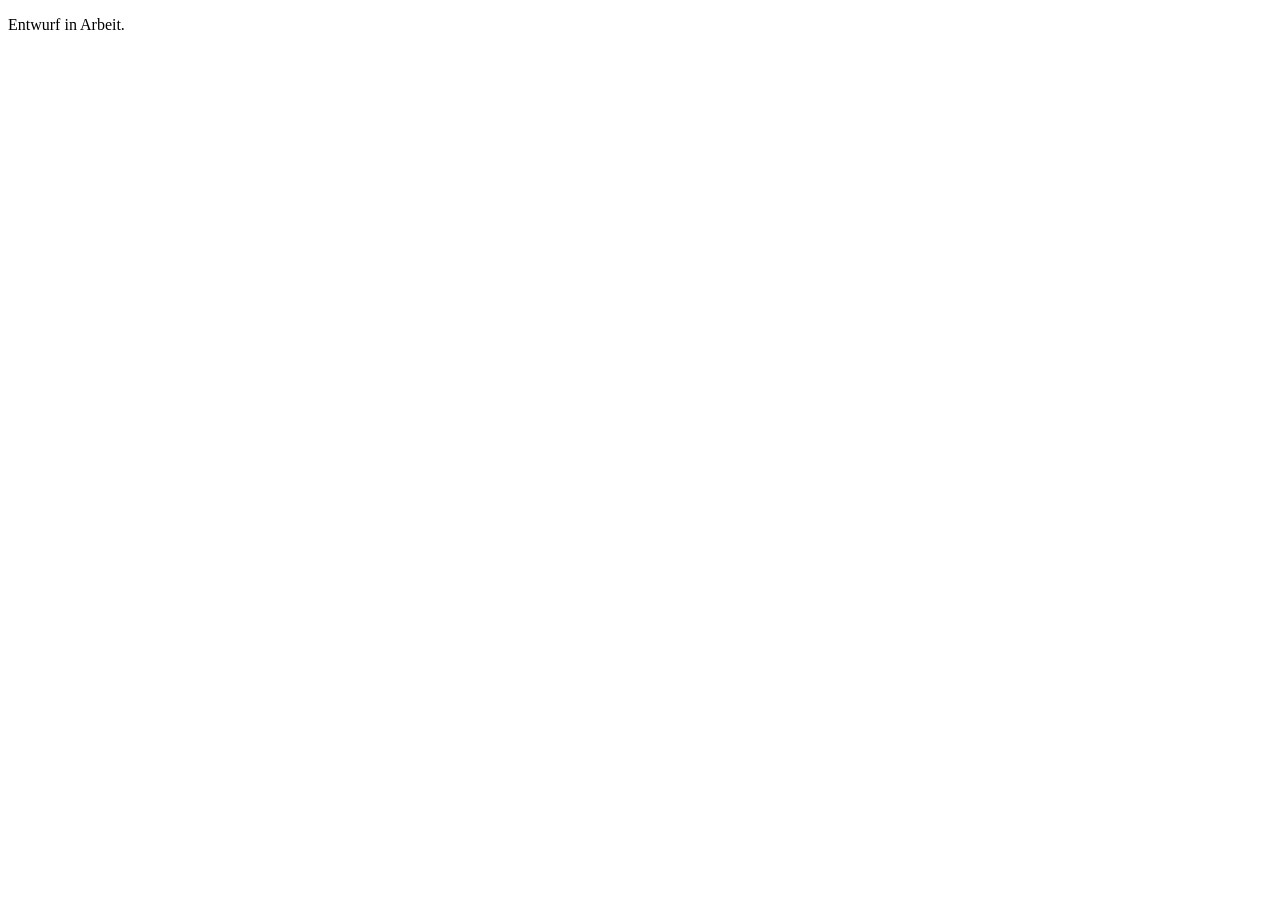
==== index.html @ 80e8ef06 "Adresse und Platzhalter Co-Authored-By: Claude Fable 5.2 <noreply@anthropic.com>" ====
<!doctype html><html lang="de"><head><meta charset="utf-8"><meta name="robots" content="noindex,nofollow"><meta name="viewport" content="width=device-width,initial-scale=1"><title>Entwurf in Arbeit</title></head><body><p>Entwurf in Arbeit.</p></body></html>
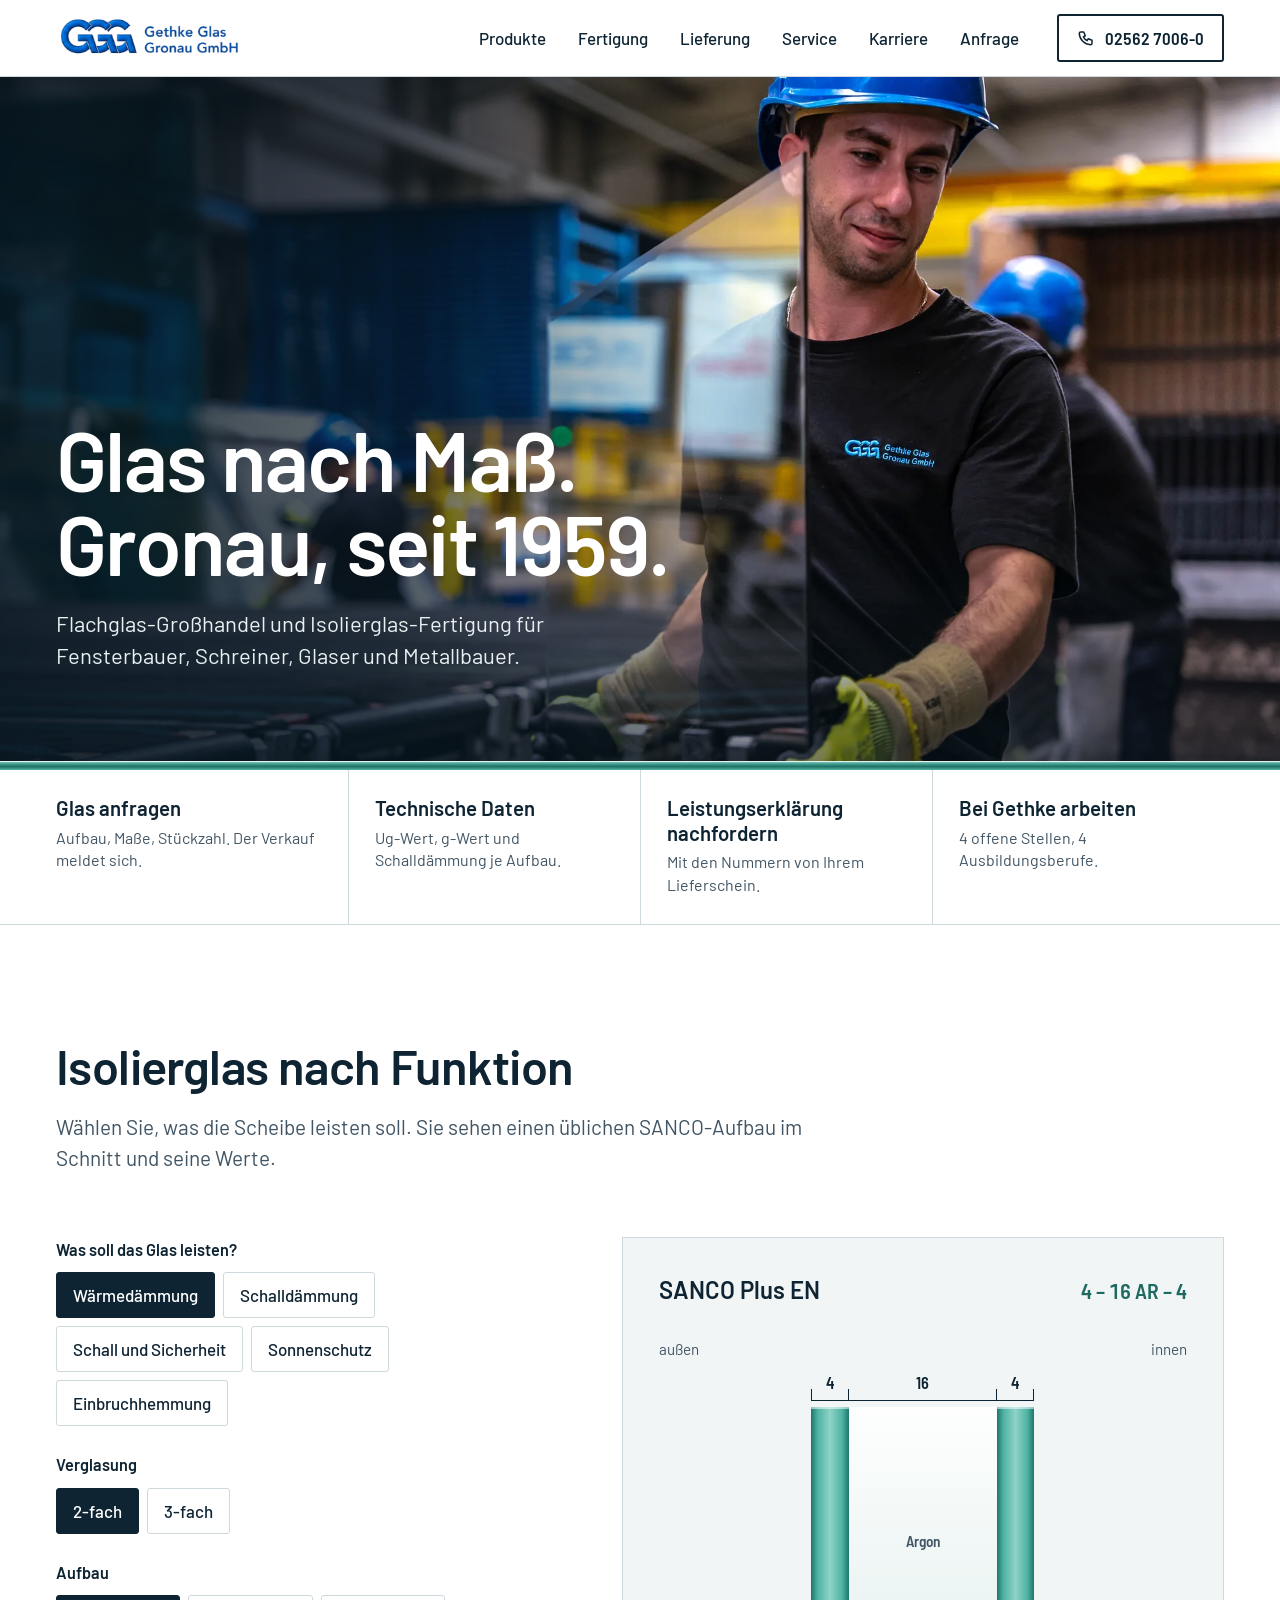
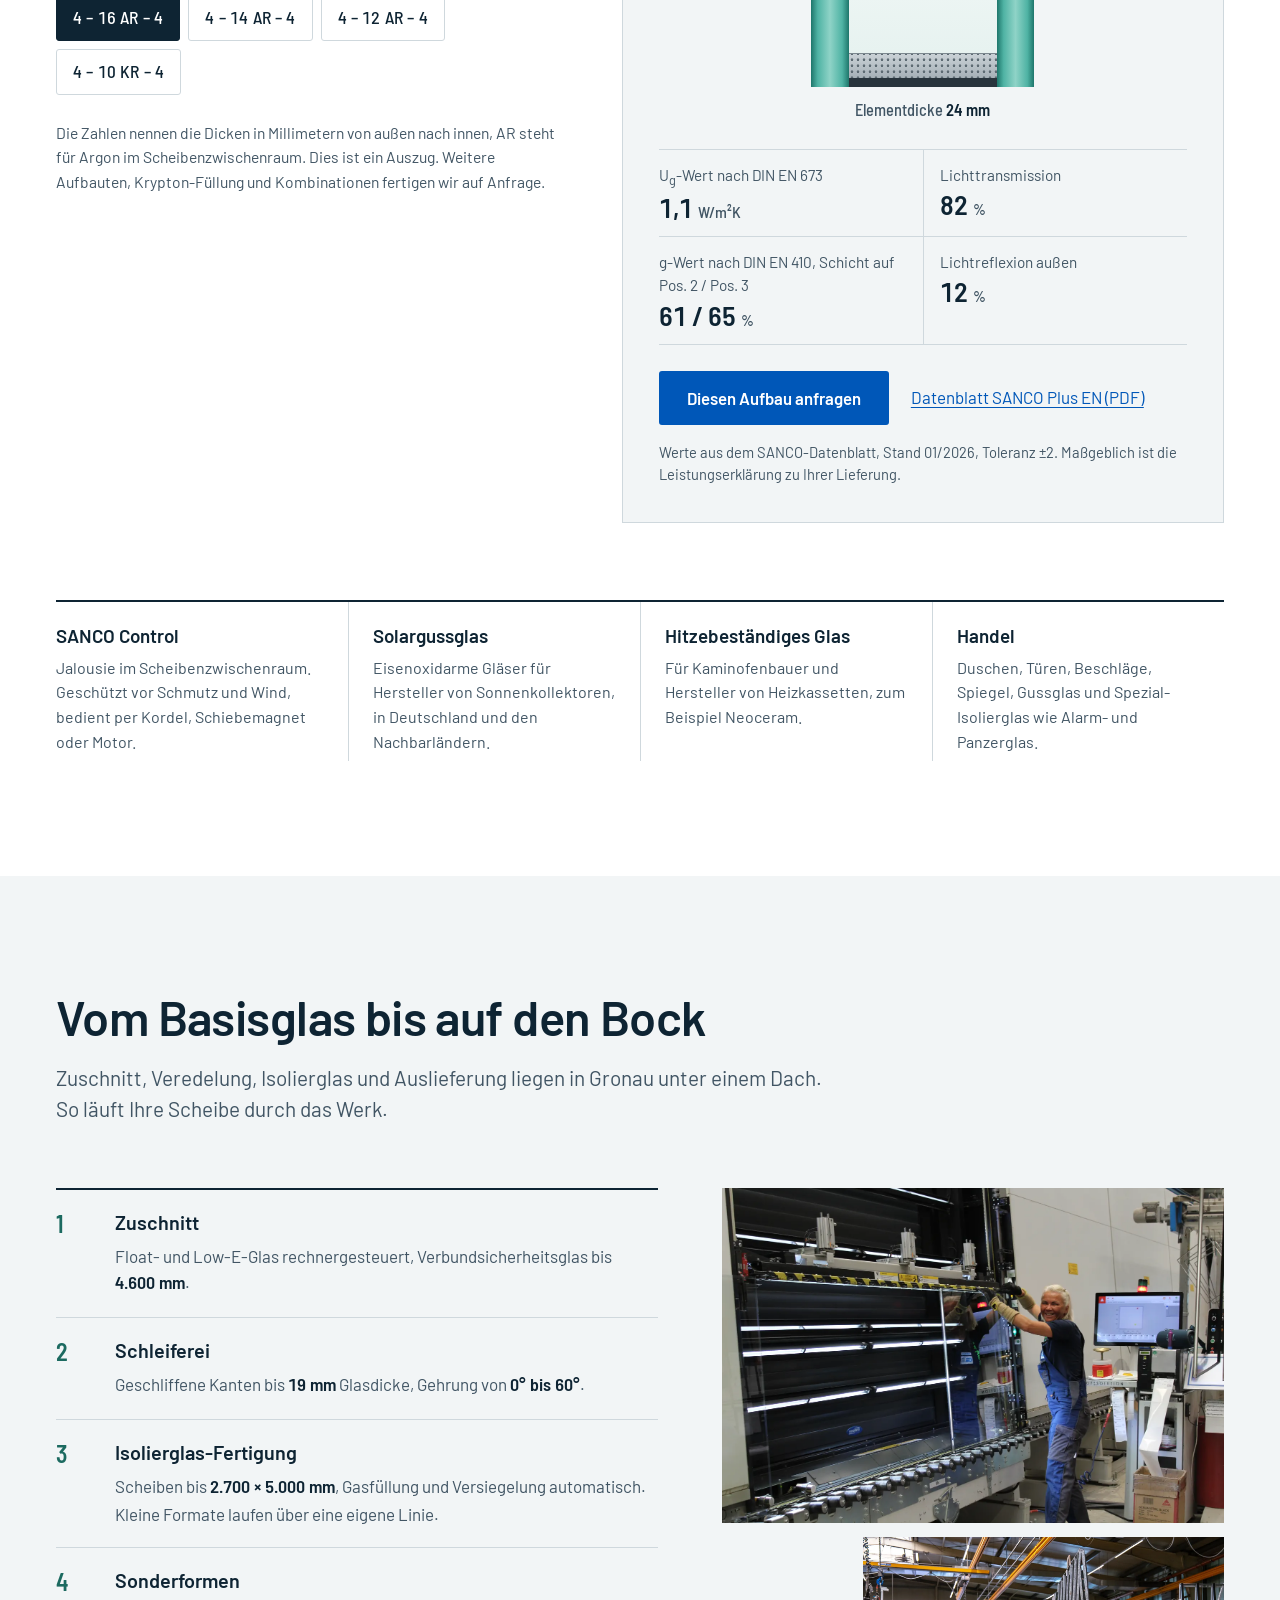
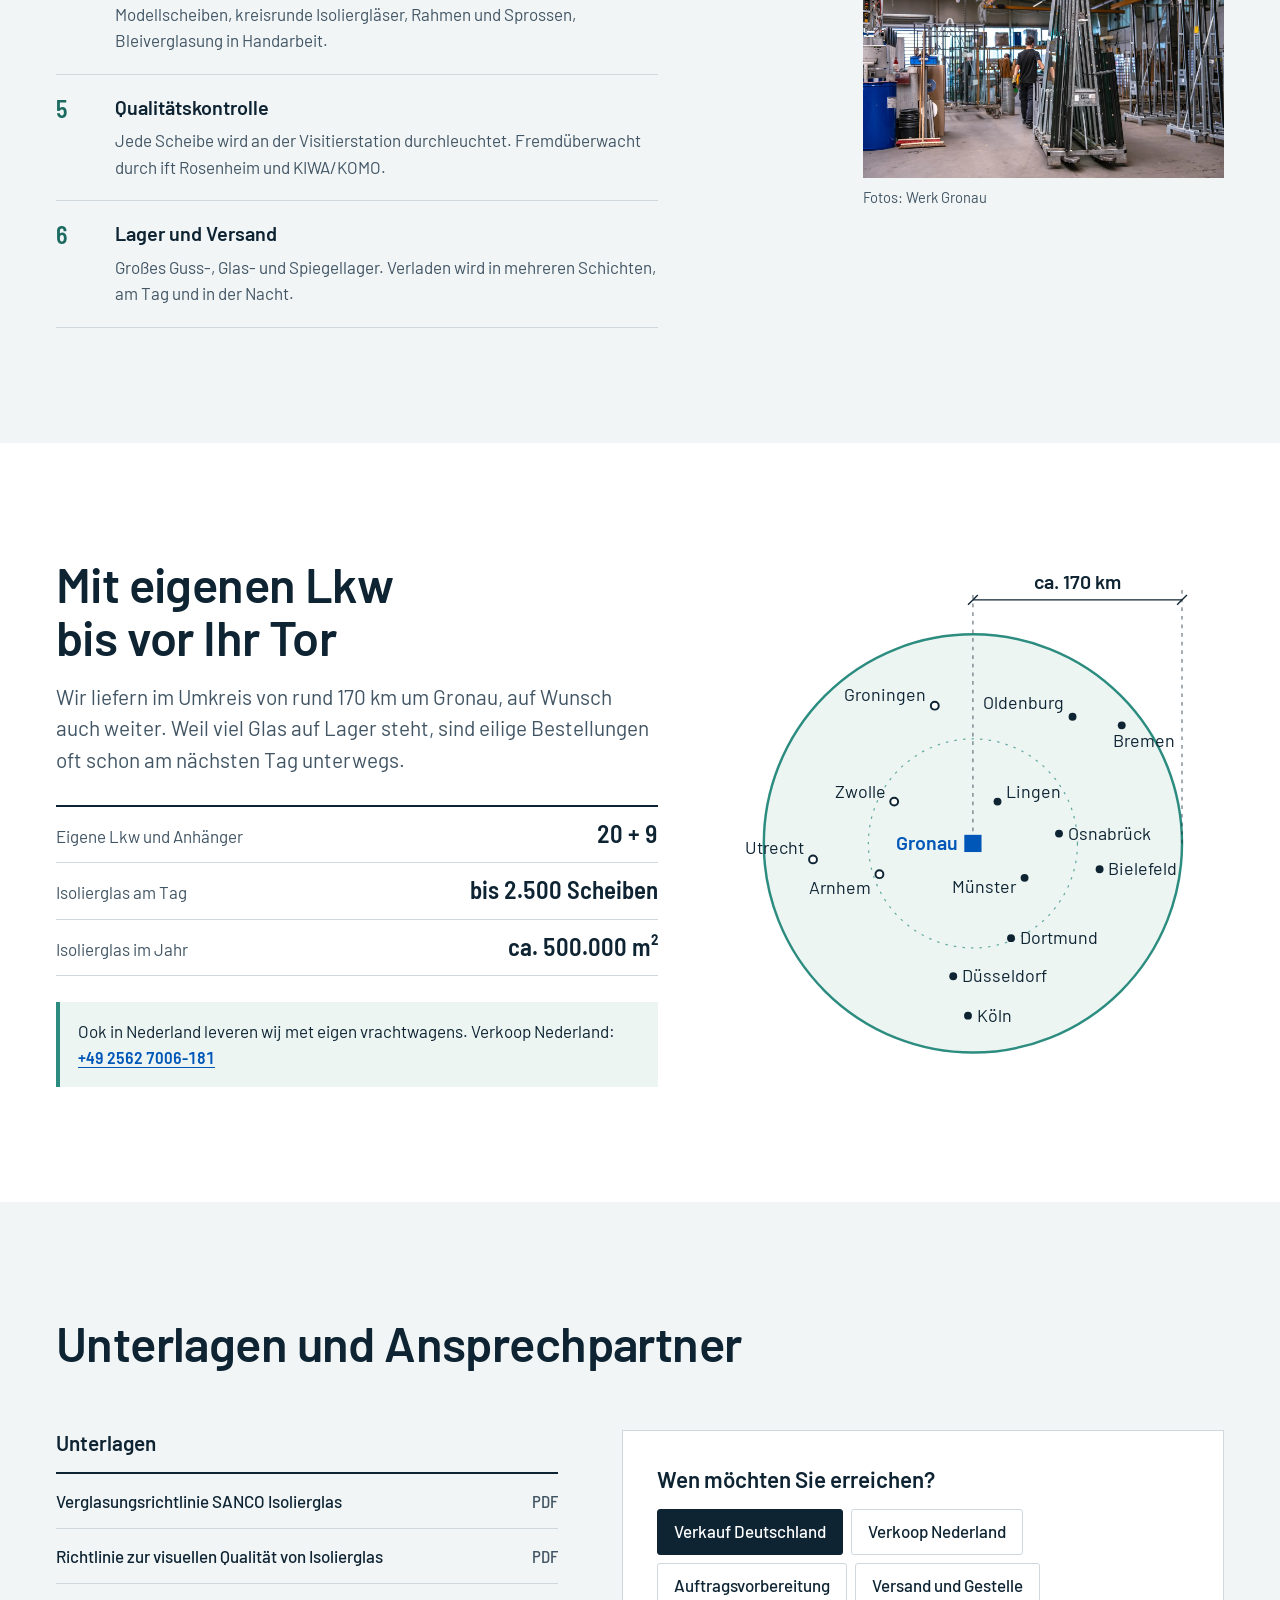
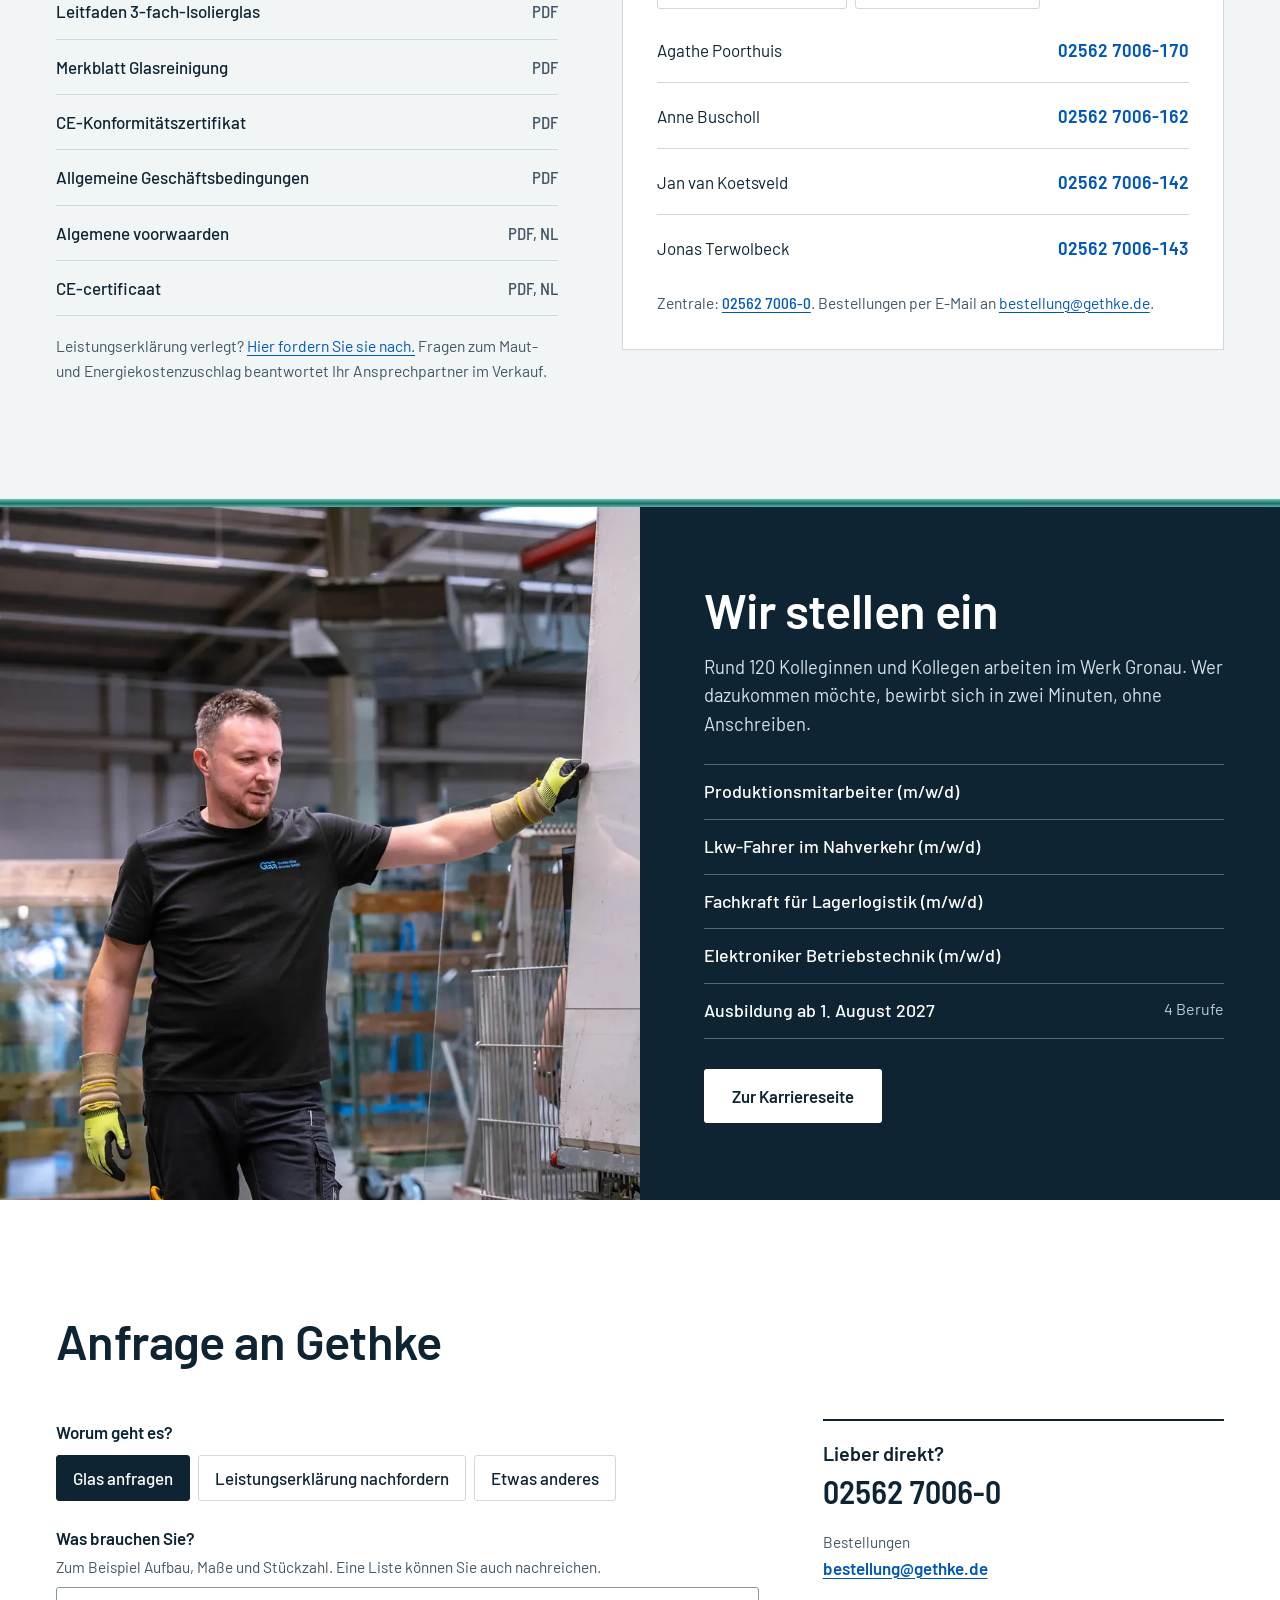
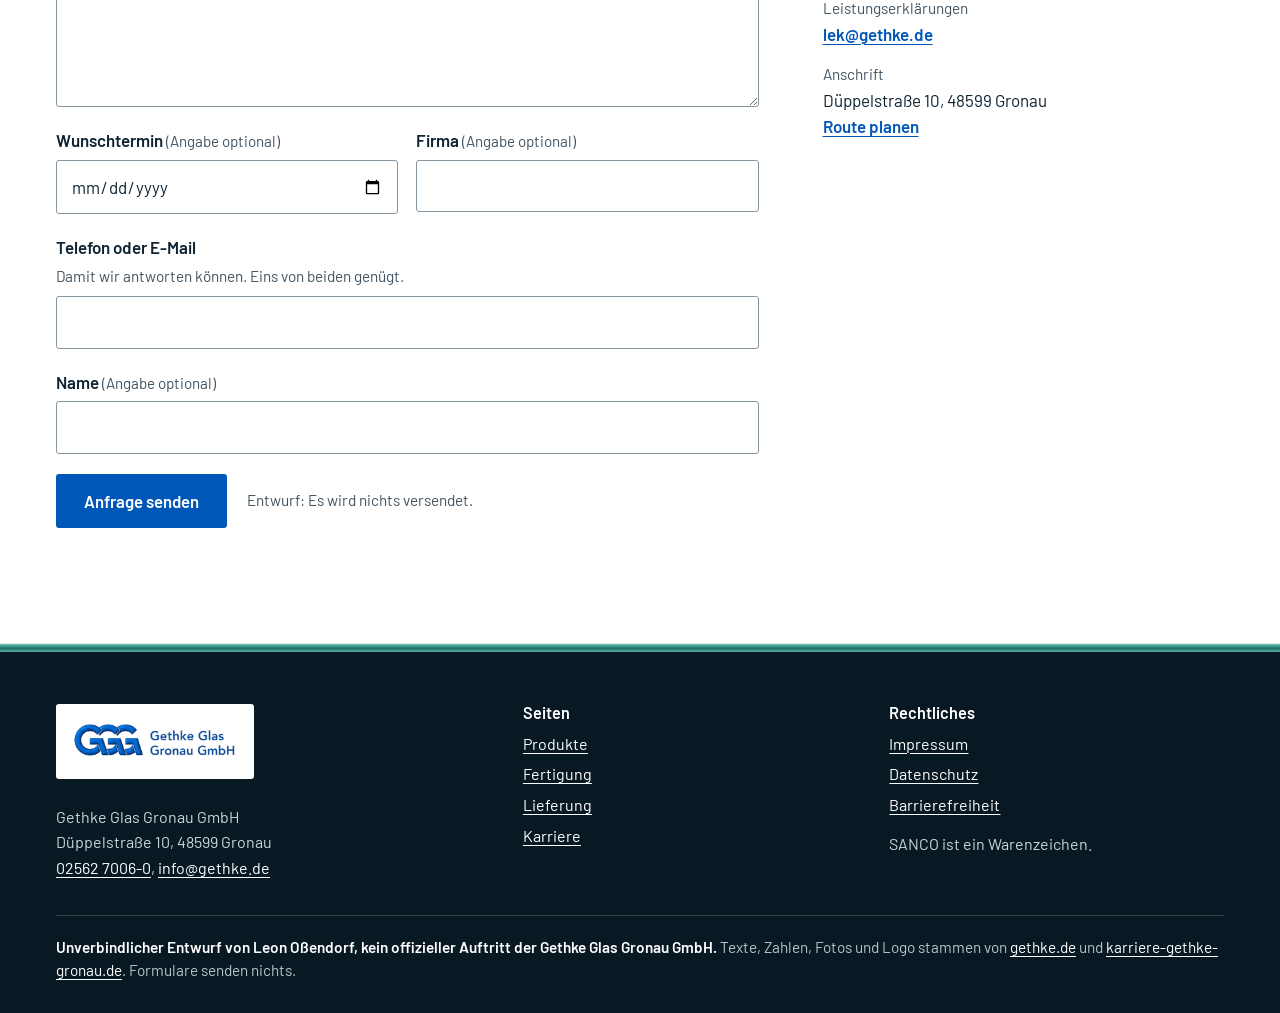
==== commit 9fa70bb2: "Entwurf Startseite und Karriereseite Co-Authored-By: Claude Fable 5.2 <noreply@anthropic.com>" ====
--- a/index.html
+++ b/index.html
@@ -1 +1,361 @@
-<!doctype html><html lang="de"><head><meta charset="utf-8"><meta name="robots" content="noindex,nofollow"><meta name="viewport" content="width=device-width,initial-scale=1"><title>Entwurf in Arbeit</title></head><body><p>Entwurf in Arbeit.</p></body></html>
+<!doctype html>
+<html lang="de-DE">
+<head>
+<meta charset="utf-8">
+<meta name="viewport" content="width=device-width, initial-scale=1">
+<meta name="robots" content="noindex,nofollow">
+<title>Gethke Glas Gronau: Isolierglas und Flachglas nach Maß (Entwurf)</title>
+<meta name="description" content="Unverbindlicher Entwurf für die Gethke Glas Gronau GmbH: Flachglas-Großhandel und Isolierglas-Fertigung in Gronau.">
+<link rel="preload" href="fonts/barlow-600.woff2" as="font" type="font/woff2" crossorigin>
+<link rel="preload" href="fonts/barlow-400.woff2" as="font" type="font/woff2" crossorigin>
+<link rel="stylesheet" href="css/site.css?v=1">
+<link rel="icon" href="img/favicon.svg" type="image/svg+xml">
+<script>window.STAND="2026-11-10-1";</script>
+</head>
+<body>
+<a class="sprung" href="#inhalt">Zum Inhalt springen</a>
+
+<header class="kopf">
+  <div class="innen kopf__innen">
+    <a class="kopf__logo" href="./" aria-label="Gethke Glas Gronau, Startseite"><img src="img/logo-gethke.png" width="1080" height="350" alt="Gethke Glas Gronau GmbH"></a>
+    <button class="kopf__menue" type="button" aria-expanded="false" aria-controls="hauptnav"><span aria-hidden="true"></span>Menü</button>
+    <nav class="kopf__nav" id="hauptnav" aria-label="Hauptmenü">
+      <ul>
+        <li><a href="#produkte">Produkte</a></li>
+        <li><a href="#leistung">Fertigung</a></li>
+        <li><a href="#lieferung">Lieferung</a></li>
+        <li><a href="#service">Service</a></li>
+        <li><a href="karriere.html">Karriere</a></li>
+        <li><a href="#anfrage">Anfrage</a></li>
+      </ul>
+    </nav>
+    <a class="kopf__tel" href="tel:+49256270060" aria-label="Anrufen: 02562 7006-0">
+      <svg viewBox="0 0 24 24" fill="none" stroke="currentColor" stroke-width="2" stroke-linecap="round" stroke-linejoin="round" aria-hidden="true"><path d="M5 4h4l2 5-2.5 1.5a11 11 0 0 0 5 5L15 13l5 2v4a2 2 0 0 1-2 2A16 16 0 0 1 3 6a2 2 0 0 1 2-2z"/></svg>
+      <span class="zahl">02562 7006-0</span>
+    </a>
+  </div>
+</header>
+
+<main id="inhalt">
+
+<section class="hero" aria-labelledby="hero-titel">
+  <picture class="hero__bild">
+    <source media="(max-width:760px)" srcset="img/werk-glaskante-hoch.webp">
+    <img src="img/werk-glaskante.webp" width="2000" height="1336" alt="Ein Mitarbeiter mit blauem Helm hebt im Werk Gronau eine Glasscheibe vom Schneidtisch. Die Kante der Scheibe läuft senkrecht durch das Bild." fetchpriority="high">
+  </picture>
+  <span class="hero__reflex" aria-hidden="true"></span>
+  <div class="innen hero__innen">
+    <h1 id="hero-titel"><span>Glas nach Maß.</span> <span>Gronau, seit 1959.</span></h1>
+    <p>Flachglas-Großhandel und Isolierglas-Fertigung für Fensterbauer, Schreiner, Glaser und Metallbauer.</p>
+  </div>
+</section>
+<div class="glaskante" aria-hidden="true"></div>
+
+<nav class="wege" aria-label="Schnelleinstieg">
+  <ul class="innen">
+    <li><a href="#anfrage" data-zweck="glas"><strong>Glas anfragen</strong><span>Aufbau, Maße, Stückzahl. Der Verkauf meldet sich.</span></a></li>
+    <li><a href="#produkte"><strong>Technische Daten</strong><span>Ug-Wert, g-Wert und Schalldämmung je Aufbau.</span></a></li>
+    <li><a href="#anfrage" data-zweck="le"><strong>Leistungserklärung nachfordern</strong><span>Mit den Nummern von Ihrem Lieferschein.</span></a></li>
+    <li><a href="karriere.html"><strong>Bei Gethke arbeiten</strong><span>4 offene Stellen, 4 Ausbildungsberufe.</span></a></li>
+  </ul>
+</nav>
+
+<section class="abschnitt" id="produkte" aria-labelledby="produkte-titel">
+  <div class="innen">
+    <h2 id="produkte-titel">Isolierglas nach Funktion</h2>
+    <p class="vorspann">Wählen Sie, was die Scheibe leisten soll. Sie sehen einen üblichen SANCO-Aufbau im Schnitt und seine Werte.</p>
+
+    <div class="finder">
+      <form class="finder__wahl" id="finder" aria-label="Glasaufbau wählen">
+        <fieldset>
+          <legend>Was soll das Glas leisten?</legend>
+          <div class="wahl" id="f-funktion"></div>
+        </fieldset>
+        <fieldset>
+          <legend>Verglasung</legend>
+          <div class="wahl" id="f-fach"></div>
+        </fieldset>
+        <fieldset>
+          <legend>Aufbau <small id="f-aufbau-hilfe"></small></legend>
+          <div class="wahl wahl--daten" id="f-aufbau"></div>
+        </fieldset>
+        <p class="finder__hinweis">Die Zahlen nennen die Dicken in Millimetern von außen nach innen, AR steht für Argon im Scheibenzwischenraum. Dies ist ein Auszug. Weitere Aufbauten, Krypton-Füllung und Kombinationen fertigen wir auf Anfrage.</p>
+        <p class="finder__kurz" id="f-kurz"><span><b id="f-kurz-name"></b><span id="f-kurz-wert"></span></span><a href="#aufbau">Schnitt ansehen</a></p>
+        <noscript><p class="finder__hinweis">Ohne JavaScript: Die Datenblätter finden Sie weiter unten bei <a href="#service">Unterlagen</a>.</p></noscript>
+      </form>
+
+      <div class="aufbau" id="aufbau" aria-live="polite">
+        <div class="aufbau__titel">
+          <h3 id="a-name">SANCO Plus EN</h3>
+          <span class="zahl" id="a-formel">4 – 16 AR – 4</span>
+        </div>
+        <div class="schnitt" role="img" aria-labelledby="a-beschreibung">
+          <div class="schnitt__seiten"><span>außen</span><span>innen</span></div>
+          <div class="schnitt__kette" id="a-kette"></div>
+          <div class="schnitt__lagen" id="a-lagen"></div>
+          <p class="schnitt__gesamt">Elementdicke <b id="a-dicke">24 mm</b></p>
+        </div>
+        <p class="sr" id="a-beschreibung"></p>
+        <dl class="werte" id="a-werte"></dl>
+        <div class="aufbau__fuss">
+          <a class="knopf" href="#anfrage" id="a-anfragen" data-zweck="glas">Diesen Aufbau anfragen</a>
+          <a id="a-pdf" href="https://gethke.de/www.gethke.de/contero/gallery/Downloads/wm_db_002_sanco_plus_en.pdf">Datenblatt als PDF</a>
+        </div>
+        <p class="aufbau__quelle" id="a-quelle"></p>
+      </div>
+    </div>
+
+    <div class="weitere">
+      <div>
+        <h3>SANCO Control</h3>
+        <p>Jalousie im Scheibenzwischenraum. Geschützt vor Schmutz und Wind, bedient per Kordel, Schiebemagnet oder Motor.</p>
+      </div>
+      <div>
+        <h3>Solargussglas</h3>
+        <p>Eisenoxidarme Gläser für Hersteller von Sonnenkollektoren, in Deutschland und den Nachbarländern.</p>
+      </div>
+      <div>
+        <h3>Hitzebeständiges Glas</h3>
+        <p>Für Kaminofenbauer und Hersteller von Heizkassetten, zum Beispiel Neoceram.</p>
+      </div>
+      <div>
+        <h3>Handel</h3>
+        <p>Duschen, Türen, Beschläge, Spiegel, Gussglas und Spezial-Isolierglas wie Alarm- und Panzerglas.</p>
+      </div>
+    </div>
+  </div>
+</section>
+
+<section class="abschnitt abschnitt--grau" id="leistung" aria-labelledby="leistung-titel">
+  <div class="innen">
+    <h2 id="leistung-titel">Vom Basisglas bis auf den Bock</h2>
+    <p class="vorspann">Zuschnitt, Veredelung, Isolierglas und Auslieferung liegen in Gronau unter einem Dach. So läuft Ihre Scheibe durch das Werk.</p>
+    <div class="fertigung">
+      <ol class="stationen">
+        <li><h3>Zuschnitt</h3><p>Float- und Low-E-Glas rechnergesteuert, Verbundsicherheitsglas bis <b>4.600 mm</b>.</p></li>
+        <li><h3>Schleiferei</h3><p>Geschliffene Kanten bis <b>19 mm</b> Glasdicke, Gehrung von <b>0° bis 60°</b>.</p></li>
+        <li><h3>Isolierglas-Fertigung</h3><p>Scheiben bis <b>2.700 × 5.000 mm</b>, Gasfüllung und Versiegelung automatisch. Kleine Formate laufen über eine eigene Linie.</p></li>
+        <li><h3>Sonderformen</h3><p>Modellscheiben, kreisrunde Isoliergläser, Rahmen und Sprossen, Bleiverglasung in Handarbeit.</p></li>
+        <li><h3>Qualitätskontrolle</h3><p>Jede Scheibe wird an der Visitierstation durchleuchtet. Fremdüberwacht durch ift Rosenheim und KIWA/KOMO.</p></li>
+        <li><h3>Lager und Versand</h3><p>Großes Guss-, Glas- und Spiegellager. Verladen wird in mehreren Schichten, am Tag und in der Nacht.</p></li>
+      </ol>
+      <div class="fertigung__bilder">
+        <figure>
+          <img src="img/werk-linie.webp" width="1400" height="933" loading="lazy" alt="Eine Mitarbeiterin führt an der Isolierglas-Linie eine Scheibe in die Presse.">
+        </figure>
+        <figure>
+          <img src="img/werk-halle.webp" width="1400" height="933" loading="lazy" alt="Blick in die Halle: Glasscheiben stehen auf Transportgestellen bereit.">
+          <figcaption>Fotos: Werk Gronau</figcaption>
+        </figure>
+      </div>
+    </div>
+  </div>
+</section>
+
+<section class="abschnitt" id="lieferung" aria-labelledby="lieferung-titel">
+  <div class="innen lieferung">
+    <div>
+      <h2 id="lieferung-titel">Mit eigenen Lkw bis vor Ihr Tor</h2>
+      <p class="vorspann">Wir liefern im Umkreis von rund 170 km um Gronau, auf Wunsch auch weiter. Weil viel Glas auf Lager steht, sind eilige Bestellungen oft schon am nächsten Tag unterwegs.</p>
+      <dl class="kennzahlen">
+        <div><dt>Eigene Lkw und Anhänger</dt><dd>20 + 9</dd></div>
+        <div><dt>Isolierglas am Tag</dt><dd>bis 2.500 Scheiben</dd></div>
+        <div><dt>Isolierglas im Jahr</dt><dd>ca. 500.000 m²</dd></div>
+      </dl>
+      <p class="nl" lang="nl">Ook in Nederland leveren wij met eigen vrachtwagens. Verkoop Nederland: <a class="zahl" href="tel:+4925627006181">+49 2562 7006-181</a></p>
+    </div>
+    <figure class="karte">
+      <svg viewBox="96 22 408 422" role="img" aria-labelledby="karte-titel karte-text">
+        <title id="karte-titel">Liefergebiet</title>
+        <desc id="karte-text">Kreis mit rund 170 Kilometern Radius um Gronau. Darin liegen unter anderem Münster, Osnabrück, Dortmund, Düsseldorf, Köln, Bielefeld, Oldenburg, Bremen sowie Zwolle, Arnhem, Utrecht und Groningen.</desc>
+        <circle cx="300" cy="250" r="170" fill="#EDF5F3" stroke="#2B8C7F" stroke-width="2"/>
+        <circle cx="300" cy="250" r="85" fill="none" stroke="#2B8C7F" stroke-width="1" stroke-dasharray="2 5" opacity=".7"/>
+        <!-- Maßkette für den Radius, wie in einer Werkzeichnung -->
+        <g stroke="#0E2433" stroke-width="1.1" fill="none">
+          <line x1="300" y1="240" x2="300" y2="44" stroke-dasharray="3 4" opacity=".55"/>
+          <line x1="470" y1="250" x2="470" y2="44" stroke-dasharray="3 4" opacity=".55"/>
+          <line x1="300" y1="52" x2="470" y2="52"/>
+          <line x1="296" y1="56" x2="304" y2="48"/><line x1="466" y1="56" x2="474" y2="48"/>
+        </g>
+        <text x="385" y="43" font-size="16" font-weight="600" fill="#0E2433" text-anchor="middle">ca. 170 km</text>
+        <g font-size="14.5" fill="#0E2433">
+          <g>
+            <circle cx="342" cy="278" r="3.2"/><text x="335" y="290" text-anchor="end">Münster</text>
+            <circle cx="370" cy="242" r="3.2"/><text x="377" y="247">Osnabrück</text>
+            <circle cx="331" cy="327" r="3.2"/><text x="338" y="332">Dortmund</text>
+            <circle cx="403" cy="271" r="3.2"/><text x="410" y="276">Bielefeld</text>
+            <circle cx="296" cy="390" r="3.2"/><text x="303" y="395">Köln</text>
+            <circle cx="284" cy="358" r="3.2"/><text x="291" y="363">Düsseldorf</text>
+            <circle cx="381" cy="147" r="3.2"/><text x="374" y="141" text-anchor="end">Oldenburg</text>
+            <circle cx="421" cy="154" r="3.2"/><text x="414" y="172">Bremen</text>
+            <circle cx="320" cy="216" r="3.2"/><text x="327" y="213">Lingen</text>
+          </g>
+          <g fill="#fff" stroke="#0E2433" stroke-width="1.6">
+            <circle cx="236" cy="216" r="3.2"/><circle cx="224" cy="275" r="3.2"/><circle cx="170" cy="263" r="3.2"/><circle cx="269" cy="138" r="3.2"/>
+          </g>
+          <g text-anchor="end">
+            <text x="229" y="213">Zwolle</text><text x="217" y="291">Arnhem</text><text x="163" y="259">Utrecht</text><text x="262" y="134">Groningen</text>
+          </g>
+        </g>
+        <rect x="293" y="243" width="14" height="14" fill="#0057B8"/>
+        <text x="288" y="255" font-size="16" font-weight="600" fill="#0057B8" text-anchor="end">Gronau</text>
+      </svg>
+      <figcaption class="sr">Gefüllte Punkte: Deutschland. Offene Punkte: Niederlande.</figcaption>
+    </figure>
+  </div>
+</section>
+
+<section class="abschnitt abschnitt--grau" id="service" aria-labelledby="service-titel">
+  <div class="innen">
+    <h2 id="service-titel">Unterlagen und Ansprechpartner</h2>
+    <div class="service">
+      <div>
+        <h3>Unterlagen</h3>
+        <ul class="unterlagen" style="margin-top:16px">
+          <li><a href="https://gethke.de/www.gethke.de/contero/gallery/Downloads/verglasungsrichtlinie_isoglas.pdf">Verglasungsrichtlinie SANCO Isolierglas <span>PDF</span></a></li>
+          <li><a href="https://gethke.de/www.gethke.de/contero/gallery/Downloads/richtlinie09.pdf">Richtlinie zur visuellen Qualität von Isolierglas <span>PDF</span></a></li>
+          <li><a href="https://gethke.de/www.gethke.de/contero/gallery/Downloads/leitfaden_3fach_isolierglas.pdf">Leitfaden 3-fach-Isolierglas <span>PDF</span></a></li>
+          <li><a href="https://gethke.de/www.gethke.de/contero/gallery/Downloads/glasreinigung.pdf">Merkblatt Glasreinigung <span>PDF</span></a></li>
+          <li><a href="https://gethke.de/www.gethke.de/contero/gallery/Downloads/deutschlandes_zertifikat.pdf">CE-Konformitätszertifikat <span>PDF</span></a></li>
+          <li><a href="https://gethke.de/www.gethke.de/contero/gallery/Downloads/deutscheagb02.pdf">Allgemeine Geschäftsbedingungen <span>PDF</span></a></li>
+          <li><a href="https://gethke.de/www.gethke.de/contero/gallery/Downloads/niederlaendischeagb021.pdf" hreflang="nl"><span lang="nl" style="font-family:inherit;color:inherit">Algemene voorwaarden</span> <span>PDF, NL</span></a></li>
+          <li><a href="https://gethke.de/www.gethke.de/contero/gallery/Downloads/niederlande_zertifikat.pdf" hreflang="nl"><span lang="nl" style="font-family:inherit;color:inherit">CE-certificaat</span> <span>PDF, NL</span></a></li>
+        </ul>
+        <p class="kontakte__hinweis" style="margin-top:18px">Leistungserklärung verlegt? <a href="#anfrage" data-zweck="le">Hier fordern Sie sie nach.</a> Fragen zum Maut- und Energiekostenzuschlag beantwortet Ihr Ansprechpartner im Verkauf.</p>
+      </div>
+
+      <div class="kontakte">
+        <h3 id="kontakte-titel">Wen möchten Sie erreichen?</h3>
+        <div class="wahl" id="k-gruppen" role="radiogroup" aria-labelledby="kontakte-titel"></div>
+        <ul class="kontakte__liste" id="k-liste" aria-live="polite"></ul>
+        <p class="kontakte__hinweis">Zentrale: <a class="zahl" href="tel:+49256270060">02562 7006-0</a>. Bestellungen per E-Mail an <a href="mailto:bestellung@gethke.de">bestellung@gethke.de</a>.</p>
+      </div>
+    </div>
+  </div>
+</section>
+
+<div class="glaskante" aria-hidden="true"></div>
+<section class="dunkel band" aria-labelledby="band-titel">
+  <div class="band__bild"><img src="img/werk-scheibe.webp" width="1400" height="935" loading="lazy" alt="Ein Mitarbeiter im schwarzen Gethke-Shirt stellt eine große Glasscheibe an ein Gestell."></div>
+  <div class="band__text">
+    <h2 id="band-titel">Wir stellen ein</h2>
+    <p>Rund 120 Kolleginnen und Kollegen arbeiten im Werk Gronau. Wer dazukommen möchte, bewirbt sich in zwei Minuten, ohne Anschreiben.</p>
+    <ul class="stellenliste">
+      <li><a href="karriere.html?stelle=produktion#bewerben">Produktionsmitarbeiter (m/w/d)</a></li>
+      <li><a href="karriere.html?stelle=lkw#bewerben">Lkw-Fahrer im Nahverkehr (m/w/d)</a></li>
+      <li><a href="karriere.html?stelle=lager#bewerben">Fachkraft für Lagerlogistik (m/w/d)</a></li>
+      <li><a href="karriere.html?stelle=elektro#bewerben">Elektroniker Betriebstechnik (m/w/d)</a></li>
+      <li><a href="karriere.html#ausbildung">Ausbildung ab 1. August 2027 <span>4 Berufe</span></a></li>
+    </ul>
+    <a class="knopf knopf--weiss" href="karriere.html">Zur Karriereseite</a>
+  </div>
+</section>
+
+<section class="abschnitt" id="anfrage" aria-labelledby="anfrage-titel">
+  <div class="innen">
+    <h2 id="anfrage-titel">Anfrage an Gethke</h2>
+    <div class="anfrage">
+      <div>
+        <form class="formular" id="anfrageform" novalidate>
+          <fieldset>
+            <legend>Worum geht es?</legend>
+            <div class="wahl">
+              <label><input type="radio" name="zweck" value="glas" checked><span>Glas anfragen</span></label>
+              <label><input type="radio" name="zweck" value="le"><span>Leistungserklärung nachfordern</span></label>
+              <label><input type="radio" name="zweck" value="sonst"><span>Etwas anderes</span></label>
+            </div>
+          </fieldset>
+
+          <div data-fuer="glas">
+            <div class="feld">
+              <label for="an-was">Was brauchen Sie?</label>
+              <p class="hilfe" id="an-was-h">Zum Beispiel Aufbau, Maße und Stückzahl. Eine Liste können Sie auch nachreichen.</p>
+              <textarea id="an-was" name="was" aria-describedby="an-was-h"></textarea>
+            </div>
+            <div class="paar">
+              <div class="feld"><label for="an-termin">Wunschtermin <small>(Angabe optional)</small></label><input id="an-termin" name="termin" type="date"></div>
+              <div class="feld"><label for="an-firma">Firma <small>(Angabe optional)</small></label><input id="an-firma" name="firma" autocomplete="organization"></div>
+            </div>
+          </div>
+
+          <div data-fuer="le" hidden>
+            <div class="paar">
+              <div class="feld"><label for="an-auftrag">Auftrags- oder Ordernummer</label><input id="an-auftrag" name="auftrag" inputmode="numeric"></div>
+              <div class="feld"><label for="an-le">Nummer der Leistungserklärung</label><input id="an-le" name="le" aria-describedby="an-le-h"></div>
+            </div>
+            <p class="hilfe" id="an-le-h" style="margin:-8px 0 20px;color:var(--tinte-2)">Beide Nummern stehen auf Ihrem Lieferschein, zum Beispiel <span class="zahl">559025_53_1_LE.pdf Pos. 2</span>.</p>
+          </div>
+
+          <div data-fuer="sonst" hidden>
+            <div class="feld"><label for="an-text">Ihre Nachricht</label><textarea id="an-text" name="text"></textarea></div>
+          </div>
+
+          <div class="feld" id="an-rueck-feld">
+            <label for="an-rueck">Telefon oder E-Mail</label>
+            <p class="hilfe" id="an-rueck-h">Damit wir antworten können. Eins von beiden genügt.</p>
+            <input id="an-rueck" name="rueck" autocomplete="email" aria-describedby="an-rueck-h an-rueck-f" required>
+            <p class="fehler" id="an-rueck-f">Bitte tragen Sie eine Telefonnummer oder eine E-Mail-Adresse ein.</p>
+          </div>
+          <div class="feld"><label for="an-name">Name <small>(Angabe optional)</small></label><input id="an-name" name="name" autocomplete="name"></div>
+
+          <div class="formular__fuss">
+            <button class="knopf" type="submit">Anfrage senden</button>
+            <p>Entwurf: Es wird nichts versendet.</p>
+          </div>
+        </form>
+        <div class="erfolg" id="anfrage-erfolg" tabindex="-1" hidden>
+          <h3>Das war ein Test. Es wurde nichts gesendet.</h3>
+          <p id="anfrage-erfolg-text"></p>
+          <button class="knopf knopf--hell" type="button" id="anfrage-neu">Neue Anfrage</button>
+        </div>
+      </div>
+
+      <div class="direkt">
+        <h3>Lieber direkt?</h3>
+        <a class="gross" href="tel:+49256270060">02562 7006-0</a>
+        <dl>
+          <dt>Bestellungen</dt><dd><a href="mailto:bestellung@gethke.de">bestellung@gethke.de</a></dd>
+          <dt>Leistungserklärungen</dt><dd><a href="mailto:lek@gethke.de">lek@gethke.de</a></dd>
+          <dt>Anschrift</dt><dd>Düppelstraße 10, 48599 Gronau<br><a href="https://www.google.com/maps/dir/?api=1&amp;destination=D%C3%BCppelstra%C3%9Fe+10%2C+48599+Gronau" rel="noopener">Route planen</a></dd>
+        </dl>
+      </div>
+    </div>
+  </div>
+</section>
+
+</main>
+
+<div class="glaskante" aria-hidden="true"></div>
+<footer class="fuss">
+  <div class="innen fuss__innen">
+    <div>
+      <span class="fuss__logo"><img src="img/logo-gethke.png" width="1080" height="350" alt="Gethke Glas Gronau GmbH" loading="lazy"></span>
+      <address>Gethke Glas Gronau GmbH<br>Düppelstraße 10, 48599 Gronau<br><a href="tel:+49256270060">02562 7006-0</a>, <a href="mailto:info@gethke.de">info@gethke.de</a></address>
+    </div>
+    <div>
+      <h2>Seiten</h2>
+      <ul>
+        <li><a href="#produkte">Produkte</a></li>
+        <li><a href="#leistung">Fertigung</a></li>
+        <li><a href="#lieferung">Lieferung</a></li>
+        <li><a href="karriere.html">Karriere</a></li>
+      </ul>
+    </div>
+    <div>
+      <h2>Rechtliches</h2>
+      <ul>
+        <li><a href="impressum.html">Impressum</a></li>
+        <li><a href="datenschutz.html">Datenschutz</a></li>
+        <li><a href="barrierefreiheit.html">Barrierefreiheit</a></li>
+      </ul>
+      <p style="margin-top:14px">SANCO ist ein Warenzeichen.</p>
+    </div>
+  </div>
+  <div class="innen entwurf">
+    <p><strong>Unverbindlicher Entwurf von Leon Oßendorf, kein offizieller Auftritt der Gethke Glas Gronau GmbH.</strong> Texte, Zahlen, Fotos und Logo stammen von <a href="https://gethke.de/">gethke.de</a> und <a href="https://www.karriere-gethke-gronau.de/produktionsmitarbeiter">karriere-gethke-gronau.de</a>. Formulare senden nichts.</p>
+  </div>
+</footer>
+
+<script src="js/site.js?v=1" defer></script>
+</body>
+</html>
--- a/css/site.css
+++ b/css/site.css
@@ -0,0 +1,428 @@
+/* Gethke Glas Gronau – Entwurf. Schrift: Barlow (SIL OFL), lokal eingebunden. */
+@font-face{font-family:"Barlow";src:url("../fonts/barlow-400.woff2") format("woff2");font-weight:400;font-display:swap}
+@font-face{font-family:"Barlow";src:url("../fonts/barlow-500.woff2") format("woff2");font-weight:500;font-display:swap}
+@font-face{font-family:"Barlow";src:url("../fonts/barlow-600.woff2") format("woff2");font-weight:600;font-display:swap}
+@font-face{font-family:"Barlow Semi Condensed";src:url("../fonts/barlow-semi-condensed-500.woff2") format("woff2");font-weight:500;font-display:swap}
+@font-face{font-family:"Barlow Semi Condensed";src:url("../fonts/barlow-semi-condensed-600.woff2") format("woff2");font-weight:600;font-display:swap}
+
+:root{
+  --tinte:#0E2433;        /* Hallendunkel, Text */
+  --tinte-2:#415564;      /* Nebentext, 7:1 auf Weiß */
+  --blau:#0057B8;         /* Gethke-Blau aus dem Logo */
+  --blau-tief:#00428C;
+  --kante:#2B8C7F;        /* Floatglas-Kante */
+  --kante-tief:#1C6A60;
+  --kante-hell:#BFE3DB;
+  --scheibe:#EDF5F3;      /* Glasfläche, sehr hell */
+  --papier:#FFFFFF;
+  --grau:#F2F5F6;
+  --linie:#CFD8DD;
+  --fehler:#A4262C;
+  --breite:1240px;
+  --rand:clamp(20px,4.4vw,56px);
+  --daten:"Barlow Semi Condensed","Barlow",Arial,sans-serif;
+}
+*,*::before,*::after{box-sizing:border-box}
+html{-webkit-text-size-adjust:100%;scroll-behavior:smooth;scroll-padding-top:92px}
+body{margin:0;font-family:"Barlow",Arial,Helvetica,sans-serif;font-size:1.0625rem;line-height:1.55;color:var(--tinte);background:var(--papier);text-rendering:optimizeLegibility}
+img{max-width:100%;height:auto;display:block}
+h1,h2,h3,p,ul,ol,dl,dd,figure{margin:0}
+ul,ol{padding:0;list-style:none}
+a{color:var(--blau);text-underline-offset:.18em;text-decoration-thickness:.07em}
+a:hover{color:var(--blau-tief)}
+button,input,select,textarea{font:inherit;color:inherit}
+:focus-visible{outline:3px solid var(--blau);outline-offset:3px;border-radius:2px}
+.dunkel :focus-visible,.hero :focus-visible{outline-color:#fff}
+.sr{position:absolute;width:1px;height:1px;overflow:hidden;clip-path:inset(50%);white-space:nowrap}
+.sprung{position:absolute;left:12px;top:-60px;z-index:100;background:var(--tinte);color:#fff;padding:12px 18px;border-radius:0 0 4px 4px}
+.sprung:focus{top:0;color:#fff}
+.innen{width:min(100% - 2*var(--rand),var(--breite));margin-inline:auto}
+.zahl{font-family:var(--daten);font-variant-numeric:tabular-nums lining-nums}
+
+h2{font-size:clamp(1.9rem,1.2rem + 2.6vw,3.05rem);line-height:1.08;font-weight:600;letter-spacing:-.012em;text-wrap:balance}
+h3{font-size:1.3rem;line-height:1.25;font-weight:600}
+.vorspann{font-size:clamp(1.1rem,1rem + .5vw,1.3rem);line-height:1.5;color:var(--tinte-2);max-width:38em;margin-top:18px}
+.abschnitt{padding-block:clamp(64px,9vw,128px)}
+.abschnitt--grau{background:var(--grau)}
+
+/* Glaskante: trennt Abschnitte wie die Kante einer Scheibe */
+.glaskante{height:9px;background:
+  linear-gradient(180deg,rgba(255,255,255,.75) 0 1px,transparent 1px),
+  linear-gradient(180deg,#9ED6CB 0%,#3C9C8E 34%,#1F7166 62%,#57B3A5 100%)}
+
+/* Knöpfe */
+.knopf{display:inline-flex;align-items:center;justify-content:center;gap:10px;min-height:52px;padding:12px 26px;border:2px solid var(--blau);border-radius:3px;background:var(--blau);color:#fff;font-weight:600;font-size:1.05rem;text-decoration:none;cursor:pointer;transition:background-color .18s,border-color .18s,color .18s}
+.knopf:hover{background:var(--blau-tief);border-color:var(--blau-tief);color:#fff}
+.knopf--hell{background:transparent;color:var(--blau)}
+.knopf--hell:hover{background:var(--blau);color:#fff}
+.knopf--weiss{background:#fff;border-color:#fff;color:var(--tinte)}
+.knopf--weiss:hover{background:var(--kante-hell);border-color:var(--kante-hell);color:var(--tinte)}
+
+/* Kopf */
+.kopf{position:sticky;top:0;z-index:50;background:#fff;border-bottom:1px solid var(--linie)}
+.kopf__innen{display:flex;align-items:center;gap:24px;min-height:76px}
+.kopf__logo{flex:none;display:block}
+.kopf__logo img{width:188px;height:auto}
+.kopf__nav{margin-left:auto}
+.kopf__nav ul{display:flex;gap:4px}
+.kopf__nav a{display:block;padding:12px 14px;color:var(--tinte);text-decoration:none;font-weight:500;border-radius:3px}
+.kopf__nav a:hover{background:var(--grau);color:var(--tinte)}
+.kopf__nav a[aria-current="page"]{box-shadow:inset 0 -3px 0 var(--kante)}
+.kopf__tel{flex:none;display:inline-flex;align-items:center;gap:10px;min-height:48px;padding:8px 18px;border:2px solid var(--tinte);border-radius:3px;color:var(--tinte);text-decoration:none;font-weight:600}
+.kopf__tel:hover{background:var(--tinte);color:#fff}
+.kopf__tel svg{width:18px;height:18px;flex:none}
+.kopf__menue{display:none}
+@media (max-width:1020px){
+  .kopf__innen{min-height:66px;gap:10px}
+  .kopf__logo img{width:150px}
+  .kopf__menue{display:inline-flex;align-items:center;gap:8px;margin-left:auto;min-height:48px;padding:8px 14px;background:none;border:2px solid var(--linie);border-radius:3px;font-weight:600;cursor:pointer}
+  .kopf__menue span{display:block;width:18px;height:2px;background:currentColor;box-shadow:0 6px 0 currentColor,0 -6px 0 currentColor}
+  .kopf__nav{position:absolute;left:0;right:0;top:100%;margin:0;background:#fff;border-bottom:1px solid var(--linie);display:none}
+  .kopf__nav.offen{display:block}
+  .kopf__nav ul{flex-direction:column;gap:0;padding:8px var(--rand) 16px}
+  .kopf__nav a{padding:14px 4px;border-bottom:1px solid var(--grau);font-size:1.15rem}
+  .kopf__tel span{display:none}
+  .kopf__tel{padding:8px 13px}
+}
+
+/* Hero: Werksfoto, die Glaskante teilt das Bild */
+.hero{position:relative;isolation:isolate;background:var(--tinte);color:#fff;overflow:hidden}
+.hero__bild{position:absolute;inset:0;z-index:-2}
+.hero__bild img{width:100%;height:100%;object-fit:cover;object-position:58% 12%}
+.hero::after{content:"";position:absolute;inset:0;z-index:-1;background:
+  linear-gradient(90deg,rgba(7,22,32,.86) 0%,rgba(7,22,32,.66) 30%,rgba(7,22,32,0) 58%),
+  linear-gradient(0deg,rgba(7,22,32,.55) 0%,rgba(7,22,32,0) 42%)}
+.hero__innen{min-height:clamp(520px,76vh,780px);display:flex;flex-direction:column;justify-content:flex-end;padding-block:clamp(48px,7vw,92px)}
+.hero h1{font-size:clamp(2.35rem,1.2rem + 5.2vw,5.25rem);line-height:1;font-weight:600;letter-spacing:-.02em}
+.hero h1 span{display:block}
+.hero p{margin-top:22px;font-size:clamp(1.12rem,1rem + .55vw,1.38rem);line-height:1.45;max-width:27em;color:#E8F0F2}
+/* ein einzelner Lichtreflex auf der Scheibe im Foto */
+.hero__reflex{position:absolute;z-index:-1;top:0;bottom:0;left:42%;width:22%;overflow:hidden;pointer-events:none}
+.hero__reflex::before{content:"";position:absolute;top:-10%;bottom:-10%;left:0;width:55%;background:linear-gradient(100deg,rgba(255,255,255,0) 0%,rgba(255,255,255,.16) 45%,rgba(255,255,255,.3) 52%,rgba(255,255,255,0) 100%);transform:translateX(-120%) skewX(-8deg);animation:reflex 1.9s cubic-bezier(.3,.1,.2,1) .5s 1 both}
+@keyframes reflex{to{transform:translateX(260%) skewX(-8deg)}}
+@media (max-width:760px){
+  .hero__bild img{object-position:50% 20%}
+  .hero::after{background:linear-gradient(0deg,rgba(7,22,32,.94) 0%,rgba(7,22,32,.78) 34%,rgba(7,22,32,0) 66%)}
+  .hero__innen{min-height:min(620px,86svh);padding-block:30px 34px}
+  .hero__reflex{left:30%;width:40%}
+}
+
+/* Wege: Schnelleinstieg direkt unter dem Bild */
+.wege ul{display:grid;grid-template-columns:repeat(4,1fr)}
+.wege li + li{border-left:1px solid var(--linie)}
+.wege a{display:block;height:100%;padding:26px 26px 28px;color:var(--tinte);text-decoration:none;position:relative}
+.wege li:first-child a{padding-left:0}
+.wege a strong{display:block;font-size:1.28rem;font-weight:600;line-height:1.2}
+.wege a span{display:block;margin-top:6px;color:var(--tinte-2);font-size:1rem;line-height:1.4}
+.wege a::after{content:"";position:absolute;left:26px;right:26px;bottom:0;height:4px;background:var(--kante);transform:scaleX(0);transform-origin:left;transition:transform .25s ease}
+.wege li:first-child a::after{left:0}
+.wege a:hover::after,.wege a:focus-visible::after{transform:scaleX(1)}
+.wege a:hover strong{color:var(--blau)}
+.wege{border-bottom:1px solid var(--linie)}
+@media (max-width:900px){
+  .wege ul{grid-template-columns:1fr 1fr}
+  .wege li + li{border-left:0}
+  .wege li:nth-child(even){border-left:1px solid var(--linie)}
+  .wege li:nth-child(n+3){border-top:1px solid var(--linie)}
+  .wege a,.wege li:first-child a{padding:18px 14px 20px 0}
+  .wege li:nth-child(even) a{padding-left:16px}
+  .wege a strong{font-size:1.08rem}
+  .wege a span{font-size:.94rem}
+  .wege a::after{display:none}
+}
+
+/* Glasaufbau-Finder */
+.finder{display:grid;grid-template-columns:minmax(0,5fr) minmax(0,6fr);gap:clamp(28px,5vw,80px);margin-top:clamp(36px,5vw,64px);align-items:start}
+.finder fieldset{border:0;padding:0;margin:0 0 26px;min-width:0}
+.finder legend{padding:0;margin-bottom:10px;font-weight:600;font-size:1.02rem}
+.wahl{display:flex;flex-wrap:wrap;gap:8px}
+.wahl label{position:relative;cursor:pointer}
+.wahl input{position:absolute;opacity:0;inset:0;margin:0;cursor:pointer}
+.wahl span{display:flex;align-items:center;min-height:46px;padding:8px 16px;border:1.5px solid var(--linie);border-radius:3px;background:#fff;font-weight:500;transition:border-color .15s,background-color .15s}
+.wahl label:hover span{border-color:var(--tinte-2)}
+.wahl input:checked + span{border-color:var(--tinte);background:var(--tinte);color:#fff}
+.wahl input:focus-visible + span{outline:3px solid var(--blau);outline-offset:3px}
+.wahl--daten span{font-family:var(--daten);font-variant-numeric:tabular-nums;font-size:1.1rem;letter-spacing:.01em}
+.finder__hinweis{color:var(--tinte-2);font-size:.98rem;max-width:34em}
+.finder__hinweis a{white-space:nowrap}
+
+.aufbau{background:var(--grau);border:1px solid var(--linie);padding:clamp(20px,3vw,36px);scroll-margin-top:84px}
+.aufbau__titel{display:flex;flex-wrap:wrap;justify-content:space-between;align-items:baseline;gap:6px 20px}
+.aufbau__titel h3{font-size:1.5rem}
+.aufbau__titel .zahl{font-size:1.35rem;font-weight:600;color:var(--kante-tief)}
+/* Schnitt durch die Scheibe */
+.schnitt{margin-top:22px;padding:8px 0 0}
+.schnitt__seiten{display:flex;justify-content:space-between;font-size:.95rem;color:var(--tinte-2)}
+.schnitt__kette,.schnitt__lagen{display:flex;justify-content:center}
+.schnitt__kette{margin-top:6px;align-items:flex-end;height:34px}
+.schnitt__kette div{flex:0 0 auto;text-align:center;font-family:var(--daten);font-weight:600;font-size:1.02rem;line-height:1;white-space:nowrap;border-inline:1px solid var(--tinte);border-bottom:1px solid var(--tinte);height:12px;position:relative;transition:width .45s cubic-bezier(.3,.7,.2,1)}
+.schnitt__kette div + div{border-left:0}
+.schnitt__kette div b{position:absolute;left:50%;bottom:9px;transform:translateX(-50%);font-weight:600}
+.schnitt__lagen{height:clamp(200px,26vw,280px);margin-top:6px}
+.lage{flex:0 0 auto;position:relative;transition:width .45s cubic-bezier(.3,.7,.2,1)}
+.lage--glas{background:linear-gradient(90deg,#1E766B 0,#4FB3A4 18%,#8FD3C7 50%,#4FB3A4 82%,#1E766B 100%);box-shadow:inset 0 2px 0 rgba(255,255,255,.55)}
+.lage--vsg{background:linear-gradient(90deg,#1E766B 0,#4FB3A4 18%,#8FD3C7 50%,#4FB3A4 82%,#1E766B 100%) 0 0/50% 100% repeat-x;box-shadow:inset 0 2px 0 rgba(255,255,255,.55)}
+.lage--vsg::after{content:"";position:absolute;top:0;bottom:0;left:50%;width:2px;margin-left:-1px;background:#EAF7F4}
+.lage--szr{background:linear-gradient(180deg,rgba(255,255,255,.9),rgba(226,240,237,.9))}
+.lage--szr::after{content:"";position:absolute;left:0;right:0;bottom:0;height:34px;background:
+  radial-gradient(circle at 50% 30%,#5d6b73 1.2px,transparent 1.6px) 0 4px/6px 6px,
+  linear-gradient(180deg,#C9D1D6,#98A4AB);border-top:1px solid #7b878e}
+.lage--szr::before{content:"";position:absolute;left:0;right:0;bottom:0;height:9px;background:#28343c;z-index:1}
+.lage--szr i{position:absolute;left:0;right:0;top:44%;text-align:center;font-style:normal;font-family:var(--daten);font-weight:600;font-size:.95rem;color:var(--tinte-2)}
+.schnitt__gesamt{margin-top:10px;text-align:center;font-family:var(--daten);font-size:1.02rem;color:var(--tinte-2)}
+.schnitt__gesamt b{color:var(--tinte);font-weight:600}
+/* Werte */
+.werte{display:grid;grid-template-columns:repeat(2,minmax(0,1fr));gap:0;margin-top:26px;border-top:1px solid var(--linie)}
+.werte div{padding:14px 0 12px;border-bottom:1px solid var(--linie)}
+.werte div:nth-child(odd){padding-right:16px}
+.werte div:nth-child(even){padding-left:16px;border-left:1px solid var(--linie)}
+.werte dt{font-size:.96rem;color:var(--tinte-2)}
+.werte dd{font-family:var(--daten);font-variant-numeric:tabular-nums;font-weight:600;font-size:1.7rem;line-height:1.15;margin-top:2px}
+.werte dd small{font-size:1rem;font-weight:500;color:var(--tinte-2)}
+.aufbau__fuss{display:flex;flex-wrap:wrap;gap:14px 22px;align-items:center;margin-top:26px}
+.aufbau__quelle{margin-top:16px;font-size:.92rem;color:var(--tinte-2)}
+.finder__kurz{display:none}
+@media (max-width:900px){
+  .finder{grid-template-columns:1fr}
+  .finder__kurz{display:flex;justify-content:space-between;align-items:center;gap:12px;position:sticky;bottom:0;z-index:5;margin:18px calc(-1*var(--rand)) 0;padding:10px var(--rand);background:var(--tinte);color:#fff;font-size:.98rem;line-height:1.3}
+  .finder__kurz b{display:block;font-weight:600}
+  .finder__kurz span span{font-family:var(--daten);color:var(--kante-hell)}
+  .finder__kurz a{flex:none;color:#fff;font-weight:600;padding:10px 0}
+}
+
+.weitere{display:grid;grid-template-columns:repeat(4,minmax(0,1fr));gap:0;margin-top:clamp(48px,6vw,84px);border-top:2px solid var(--tinte)}
+.weitere div{padding:22px 24px 6px 0}
+.weitere div + div{padding-left:24px;border-left:1px solid var(--linie)}
+.weitere h3{font-size:1.18rem}
+.weitere p{margin-top:8px;color:var(--tinte-2);font-size:1rem}
+@media (max-width:900px){.weitere{grid-template-columns:1fr 1fr}.weitere div:nth-child(3){padding-left:0;border-left:0}.weitere div:nth-child(n+3){border-top:1px solid var(--linie)}}
+@media (max-width:540px){.weitere{grid-template-columns:1fr}.weitere div + div{padding-left:0;border-left:0;border-top:1px solid var(--linie)}}
+
+/* Leistung: Stationen der Fertigung */
+.fertigung{display:grid;grid-template-columns:minmax(0,6fr) minmax(0,5fr);gap:clamp(28px,5vw,84px);margin-top:clamp(36px,5vw,64px);align-items:start}
+.stationen{counter-reset:station;border-top:2px solid var(--tinte)}
+.stationen li{counter-increment:station;display:grid;grid-template-columns:3.2rem 1fr;gap:0 8px;padding:20px 0;border-bottom:1px solid var(--linie)}
+.stationen li::before{content:counter(station);font-family:var(--daten);font-weight:600;font-size:1.5rem;line-height:1.2;color:var(--kante-tief)}
+.stationen h3{font-size:1.24rem}
+.stationen p{grid-column:2;margin-top:4px;color:var(--tinte-2)}
+.stationen p b{color:var(--tinte);font-weight:600;font-family:var(--daten);font-variant-numeric:tabular-nums;font-size:1.06em;white-space:nowrap}
+.fertigung__bilder{display:grid;gap:14px;position:sticky;top:104px}
+.fertigung__bilder figure{position:relative;overflow:hidden;background:var(--tinte)}
+.fertigung__bilder img{width:100%;aspect-ratio:3/2;object-fit:cover}
+.fertigung__bilder figure:nth-child(2){width:72%;justify-self:end}
+.fertigung__bilder figcaption{font-size:.92rem;color:var(--tinte-2);background:#fff;padding-top:8px}
+.abschnitt--grau .fertigung__bilder figcaption{background:var(--grau)}
+@media (max-width:900px){.fertigung{grid-template-columns:1fr}.fertigung__bilder{position:static;order:-1;grid-template-columns:1fr}.fertigung__bilder figure:nth-child(2){display:none}}
+
+/* Lieferung: Karte mit Maßkette */
+.lieferung{display:grid;grid-template-columns:minmax(0,6fr) minmax(0,5fr);gap:clamp(28px,5vw,84px);align-items:center}
+.karte svg{width:100%;height:auto;display:block}
+.karte text{font-family:"Barlow",Arial,sans-serif}
+.kennzahlen{margin-top:30px;border-top:2px solid var(--tinte)}
+.kennzahlen div{display:flex;align-items:baseline;justify-content:space-between;gap:16px;padding:13px 0;border-bottom:1px solid var(--linie)}
+.kennzahlen dt{color:var(--tinte-2)}
+.kennzahlen dd{font-family:var(--daten);font-variant-numeric:tabular-nums;font-weight:600;font-size:1.55rem;line-height:1.1;white-space:nowrap}
+.nl{margin-top:26px;padding:16px 18px;border-left:4px solid var(--kante);background:var(--scheibe)}
+.nl a{font-weight:600;white-space:nowrap}
+@media (max-width:900px){.lieferung{grid-template-columns:1fr}.karte{order:2}}
+
+/* Service */
+.service{display:grid;grid-template-columns:minmax(0,5fr) minmax(0,6fr);gap:clamp(28px,5vw,84px);margin-top:clamp(36px,5vw,60px);align-items:start}
+.unterlagen{border-top:2px solid var(--tinte)}
+.unterlagen li{border-bottom:1px solid var(--linie)}
+.unterlagen a{display:flex;justify-content:space-between;gap:16px;padding:14px 0;text-decoration:none;color:var(--tinte);font-weight:500}
+.unterlagen a:hover{color:var(--blau)}
+.unterlagen a span{flex:none;font-family:var(--daten);color:var(--tinte-2);font-weight:500}
+.kontakte{background:#fff;border:1px solid var(--linie);padding:clamp(20px,3vw,34px)}
+.kontakte h3{font-size:1.4rem}
+.kontakte .wahl{margin:16px 0 8px}
+.kontakte__liste{margin-top:8px}
+.kontakte__liste li{display:flex;flex-wrap:wrap;justify-content:space-between;align-items:baseline;gap:2px 16px;padding:12px 0;border-bottom:1px solid var(--linie)}
+.kontakte__liste li:last-child{border-bottom:0}
+.kontakte__liste a{font-family:var(--daten);font-variant-numeric:tabular-nums;font-weight:600;font-size:1.18rem;text-decoration:none;white-space:nowrap;padding:6px 0}
+.kontakte__liste a:hover{text-decoration:underline}
+.kontakte__liste small{display:block;font-size:.95rem;color:var(--tinte-2)}
+.kontakte__hinweis{margin-top:10px;color:var(--tinte-2);font-size:.98rem}
+@media (max-width:900px){.service{grid-template-columns:1fr}}
+
+/* Karriere-Band auf der Startseite */
+.dunkel{background:var(--tinte);color:#fff}
+.dunkel a:not(.knopf){color:#fff}
+.band{display:grid;grid-template-columns:minmax(0,1fr) minmax(0,1fr);align-items:stretch}
+.band__bild img{width:100%;height:100%;object-fit:cover;object-position:20% 50%;min-height:320px}
+.band__text{padding:clamp(40px,6vw,96px) var(--rand) clamp(40px,6vw,96px) clamp(28px,5vw,84px);max-width:680px}
+.band__text p{margin-top:16px;color:#D6E2E7;font-size:1.15rem}
+.stellenliste{margin:26px 0 30px;border-top:1px solid rgba(255,255,255,.3)}
+.stellenliste li{border-bottom:1px solid rgba(255,255,255,.3)}
+.stellenliste a{display:flex;justify-content:space-between;gap:14px;padding:13px 0;text-decoration:none;font-weight:500;font-size:1.12rem}
+.stellenliste a:hover{color:var(--kante-hell)}
+.stellenliste a span{color:#B9CBD3;font-weight:400;font-size:1rem;white-space:nowrap}
+@media (max-width:900px){.band{grid-template-columns:1fr}.band__text{padding:40px var(--rand) 48px;max-width:none}}
+
+/* Formulare */
+.anfrage{display:grid;grid-template-columns:minmax(0,7fr) minmax(0,4fr);gap:clamp(28px,5vw,84px);margin-top:clamp(32px,4vw,52px);align-items:start}
+.formular fieldset{border:0;padding:0;margin:0 0 24px;min-width:0}
+.formular legend{padding:0;margin-bottom:10px;font-weight:600}
+.feld{margin-bottom:20px}
+.feld label{display:block;font-weight:600;margin-bottom:6px}
+.feld label small,.formular legend small{font-weight:400;color:var(--tinte-2);font-size:.95rem}
+.feld .hilfe{margin:-2px 0 8px;color:var(--tinte-2);font-size:.96rem}
+.feld input,.feld textarea,.feld select{display:block;width:100%;min-height:52px;padding:12px 14px;border:1.5px solid #8696A0;border-radius:3px;background:#fff;color:var(--tinte)}
+.feld textarea{min-height:120px;resize:vertical;line-height:1.45}
+.feld input::placeholder,.feld textarea::placeholder{color:#63747F}
+.feld input:focus-visible,.feld textarea:focus-visible,.feld select:focus-visible{outline:3px solid var(--blau);outline-offset:1px;border-color:var(--blau)}
+.feld--fehler input{border-color:var(--fehler);border-width:2px}
+.fehler{display:none;margin-top:8px;color:var(--fehler);font-weight:600}
+.feld--fehler .fehler{display:block}
+.paar{display:grid;grid-template-columns:1fr 1fr;gap:0 18px}
+@media (max-width:560px){.paar{grid-template-columns:1fr}}
+.formular__fuss{display:flex;flex-wrap:wrap;align-items:center;gap:12px 20px;margin-top:6px}
+.formular__fuss p{color:var(--tinte-2);font-size:.96rem}
+.erfolg{border:2px solid var(--kante);background:var(--scheibe);padding:clamp(22px,3vw,34px)}
+.erfolg h3{font-size:1.5rem}
+.erfolg p{margin-top:10px;max-width:36em}
+.erfolg .knopf{margin-top:20px}
+[hidden]{display:none !important}
+.direkt{border-top:2px solid var(--tinte);padding-top:20px}
+.direkt h3{font-size:1.24rem}
+.direkt .gross{display:inline-block;margin:8px 0 2px;font-family:var(--daten);font-variant-numeric:tabular-nums;font-weight:600;font-size:2rem;line-height:1.1;text-decoration:none;color:var(--tinte)}
+.direkt .gross:hover{color:var(--blau)}
+.direkt dl{margin-top:20px}
+.direkt dt{margin-top:16px;color:var(--tinte-2);font-size:.96rem}
+.direkt dd a{font-weight:600}
+@media (max-width:900px){.anfrage{grid-template-columns:1fr}}
+
+/* Fuß */
+.fuss{background:#081923;color:#C9D6DC;font-size:1rem}
+.fuss a{color:#fff}
+.fuss__innen{display:grid;grid-template-columns:1.3fr 1fr 1fr;gap:32px;padding-block:52px 34px}
+.fuss__logo{display:inline-block;background:#fff;padding:10px 14px;border-radius:3px}
+.fuss__logo img{width:170px}
+.fuss h2{font-size:1.02rem;letter-spacing:0;font-weight:600;color:#fff;margin-bottom:10px}
+.fuss li{margin-top:6px}
+.fuss address{font-style:normal;margin-top:18px;line-height:1.6}
+.entwurf{border-top:1px solid rgba(255,255,255,.2);padding-block:20px 30px;font-size:.96rem;color:#B5C5CC}
+.entwurf strong{color:#fff}
+@media (max-width:820px){.fuss__innen{grid-template-columns:1fr;gap:26px}}
+
+/* Unterseiten (Platzhalter) */
+.schlicht{padding-block:clamp(48px,7vw,96px);min-height:50vh}
+.schlicht h1{font-size:clamp(2rem,1.4rem + 2.4vw,3rem);line-height:1.1;font-weight:600}
+.schlicht p{margin-top:18px;max-width:40em}
+
+/* ---------- Karriereseite ---------- */
+.khero{background:var(--tinte);color:#fff}
+.khero__bild{display:block;position:relative}
+.khero__bild img{width:100%;height:clamp(300px,56vh,600px);object-fit:cover;object-position:50% 16%}
+.khero__bild::after{content:"";position:absolute;left:0;right:0;bottom:0;height:90px;background:linear-gradient(0deg,var(--tinte),rgba(14,36,51,0))}
+.khero__innen{padding-block:clamp(8px,2vw,20px) clamp(40px,6vw,76px)}
+.khero__zeile{display:grid;grid-template-columns:minmax(0,7fr) auto;gap:20px clamp(24px,5vw,80px);align-items:end;margin-top:clamp(18px,2.4vw,30px)}
+.khero h1{font-size:clamp(2.2rem,1rem + 4.3vw,4.5rem);line-height:1.02;font-weight:600;letter-spacing:-.02em;text-wrap:balance}
+.khero h1 span{display:block}
+.khero p{font-size:clamp(1.08rem,1rem + .4vw,1.25rem);line-height:1.5;color:#E8F0F2;max-width:36em}
+@media (max-width:900px){.khero__zeile{grid-template-columns:1fr}.khero__bild img{height:auto;aspect-ratio:16/10;object-position:50% 30%}.khero__bild::after{height:50px}}
+.khero__knoepfe{display:flex;flex-wrap:wrap;gap:12px}
+.khero .knopf--hell{color:#fff;border-color:#fff}
+.khero .knopf--hell:hover{background:#fff;color:var(--tinte)}
+
+.jobs{margin-top:clamp(30px,4vw,52px);border-top:2px solid var(--tinte)}
+.jobs li{border-bottom:1px solid var(--linie)}
+.job{display:grid;grid-template-columns:minmax(0,5fr) minmax(0,6fr) auto;gap:6px 28px;align-items:center;width:100%;padding:22px 0;background:none;border:0;text-align:left;cursor:pointer;position:relative}
+.job h3{font-size:clamp(1.3rem,1.1rem + .9vw,1.75rem);line-height:1.15}
+.job h3 small{display:block;font-size:1rem;font-weight:400;color:var(--tinte-2);margin-top:4px}
+.job p{color:var(--tinte-2)}
+.job span.los{display:inline-flex;align-items:center;min-height:46px;padding:8px 18px;border:2px solid var(--blau);border-radius:3px;color:var(--blau);font-weight:600;white-space:nowrap;transition:background-color .18s,color .18s}
+.job:hover span.los,.job:focus-visible span.los{background:var(--blau);color:#fff}
+.job:hover h3{color:var(--blau)}
+@media (max-width:860px){.job{grid-template-columns:1fr;padding:20px 0}.job span.los{justify-self:start;margin-top:8px}}
+.jobs__gruppe{margin-top:clamp(44px,6vw,72px)}
+.jobs__gruppe > p{margin-top:10px;color:var(--tinte-2);max-width:40em}
+
+.vorteile{display:grid;grid-template-columns:minmax(0,5fr) minmax(0,6fr);gap:clamp(28px,5vw,84px);align-items:start}
+.vorteile__bild img{width:100%;aspect-ratio:4/5;object-fit:cover;object-position:16% 50%}
+.vorteile ul{margin-top:28px;border-top:2px solid var(--tinte)}
+.vorteile li{display:grid;grid-template-columns:minmax(0,11em) 1fr;gap:4px 24px;padding:15px 0;border-bottom:1px solid var(--linie)}
+.vorteile li strong{font-weight:600;font-size:1.12rem}
+.vorteile li span{color:var(--tinte-2)}
+@media (max-width:900px){.vorteile{grid-template-columns:1fr}.vorteile__bild img{aspect-ratio:3/2}}
+@media (max-width:520px){.vorteile li{grid-template-columns:1fr}}
+
+/* Klickstrecke */
+.strecke{background:var(--tinte);color:#fff;padding-block:clamp(56px,8vw,112px);scroll-margin-top:76px}
+.strecke h2{max-width:14em}
+.strecke__vorspann{margin-top:14px;color:#D6E2E7;font-size:1.15rem;max-width:34em}
+.strecke__rahmen{display:grid;grid-template-columns:minmax(0,7fr) minmax(0,4fr);gap:clamp(28px,5vw,80px);margin-top:clamp(30px,4vw,52px);align-items:stretch}
+.strecke__buehne{background:#fff;color:var(--tinte);padding:clamp(22px,3.4vw,46px);min-height:440px;display:flex;flex-direction:column}
+.strecke__stand{display:flex;justify-content:space-between;align-items:baseline;gap:14px;color:var(--tinte-2);font-size:.98rem;margin-bottom:18px}
+.strecke__stand button{background:none;border:0;padding:10px 0;color:var(--blau);font-weight:600;cursor:pointer;text-decoration:underline;text-underline-offset:.18em}
+.schritt{flex:1;display:flex;flex-direction:column}
+.schritt h3{font-size:clamp(1.5rem,1.2rem + 1.4vw,2.2rem);line-height:1.12;max-width:17em;text-wrap:balance}
+.schritt h3:focus{outline:none}
+.schritt > p{margin-top:10px;color:var(--tinte-2);max-width:34em}
+.antworten{display:grid;gap:10px;margin-top:26px}
+.antworten--2{grid-template-columns:1fr 1fr}
+.antwort{display:flex;align-items:center;gap:14px;min-height:60px;width:100%;padding:12px 18px;background:#fff;border:1.5px solid #8696A0;border-radius:3px;text-align:left;font-weight:500;font-size:1.1rem;cursor:pointer;transition:border-color .15s,background-color .15s,transform .15s}
+.antwort:hover{border-color:var(--tinte);background:var(--scheibe)}
+.antwort:active{transform:scale(.99)}
+.antwort small{display:block;font-weight:400;font-size:.96rem;color:var(--tinte-2)}
+@media (max-width:520px){.antworten--2{grid-template-columns:1fr}}
+.schritt .formular{margin-top:22px}
+.schritt .erfolg{border:0;padding:0;background:none}
+.ablauf{margin-top:22px;counter-reset:ab;border-top:1px solid var(--linie)}
+.ablauf li{counter-increment:ab;display:grid;grid-template-columns:2.4rem 1fr;padding:12px 0;border-bottom:1px solid var(--linie)}
+.ablauf li::before{content:counter(ab);font-family:var(--daten);font-weight:600;font-size:1.3rem;color:var(--kante-tief)}
+/* Die Bewerbung wächst wie eine Isolierglasscheibe */
+.scheibe{display:flex;flex-direction:column;justify-content:space-between;gap:20px}
+.scheibe__bild{position:relative;flex:1;min-height:300px;display:flex;justify-content:center;align-items:stretch;gap:0}
+.scheibe__bild .teil{position:relative;opacity:.16;transition:opacity .5s ease,transform .6s cubic-bezier(.2,.8,.2,1)}
+.scheibe__bild .teil.da{opacity:1;transform:none}
+.scheibe__bild .glas{width:26px;background:linear-gradient(90deg,#1E766B 0,#4FB3A4 18%,#A9E0D5 50%,#4FB3A4 82%,#1E766B 100%);box-shadow:inset 0 2px 0 rgba(255,255,255,.6);transform:translateY(-14px)}
+.scheibe__bild .raum{width:92px;background:linear-gradient(180deg,rgba(255,255,255,.07),rgba(191,227,219,.12));transform:none}
+.scheibe__bild .raum::after{content:"";position:absolute;left:0;right:0;bottom:12px;height:36px;background:radial-gradient(circle at 50% 30%,#4d5a62 1.2px,transparent 1.6px) 0 4px/6px 6px,linear-gradient(180deg,#C9D1D6,#98A4AB)}
+.scheibe__bild .raum::before{content:"";position:absolute;left:0;right:0;bottom:0;height:12px;background:#0b0f12;border-top:1px solid #33424b;opacity:0;transition:opacity .5s ease .1s}
+.scheibe__bild .raum.dicht::before{opacity:1}
+.scheibe__bild .raum i{position:absolute;inset:38% 0 auto;text-align:center;font-style:normal;font-family:var(--daten);font-weight:600;color:var(--kante-hell);opacity:0;transition:opacity .6s ease}
+.scheibe__bild .raum.gas i{opacity:1}
+.scheibe__liste{border-top:1px solid rgba(255,255,255,.3)}
+.scheibe__liste li{display:flex;justify-content:space-between;gap:12px;padding:9px 0;border-bottom:1px solid rgba(255,255,255,.18);color:#9FB3BD;transition:color .3s}
+.scheibe__liste li span{font-family:var(--daten)}
+.scheibe__liste li.da{color:#fff}
+.scheibe__liste li.da span{color:var(--kante-hell)}
+@media (max-width:900px){
+  .strecke__rahmen{grid-template-columns:1fr}
+  .scheibe{order:-1;flex-direction:row;align-items:center}
+  .scheibe__bild{min-height:110px;flex:0 0 132px}
+  .scheibe__bild .glas{width:14px;transform:translateY(-6px)}
+  .scheibe__bild .raum{width:46px}
+  .scheibe__bild .raum::after{height:18px;bottom:7px}
+  .scheibe__bild .raum::before{height:7px}
+  .scheibe__bild .raum i{font-size:.85rem}
+  .scheibe__liste{flex:1;font-size:.95rem}
+  .scheibe__liste li{padding:5px 0}
+  .strecke__buehne{min-height:0}
+}
+
+.ausbildung{display:grid;grid-template-columns:minmax(0,6fr) minmax(0,5fr);gap:clamp(28px,5vw,84px);align-items:start}
+.ausbildung__bild img{width:100%;aspect-ratio:3/2;object-fit:cover}
+.ausbildung__bild figcaption{margin-top:8px;font-size:.92rem;color:var(--tinte-2)}
+.ausbildung p + p{margin-top:14px}
+@media (max-width:900px){.ausbildung{grid-template-columns:1fr}}
+.personen{display:grid;grid-template-columns:1fr 1fr;gap:0;margin-top:34px;border-top:2px solid var(--tinte)}
+.personen div{padding:20px 24px 4px 0}
+.personen div + div{padding-left:24px;border-left:1px solid var(--linie)}
+.personen dt{color:var(--tinte-2);font-size:.98rem}
+.personen dd{font-weight:600;font-size:1.2rem;margin-top:2px}
+.personen dd a{font-weight:500;font-size:1.05rem}
+@media (max-width:620px){.personen{grid-template-columns:1fr}.personen div + div{padding-left:0;border-left:0;border-top:1px solid var(--linie)}}
+
+/* Einblenden: nur ein ruhiger Übergang, nur wenn Bewegung erwünscht ist */
+@media (prefers-reduced-motion:no-preference){
+  .schritt.neu{animation:herein .34s cubic-bezier(.2,.8,.2,1)}
+  @keyframes herein{from{opacity:0;transform:translateX(18px)}to{opacity:1;transform:none}}
+}
+@media (prefers-reduced-motion:reduce){
+  html{scroll-behavior:auto}
+  *,*::before,*::after{animation:none !important;transition:none !important}
+  .hero__reflex{display:none}
+}
+@media print{.kopf,.hero__reflex,.strecke{position:static}}
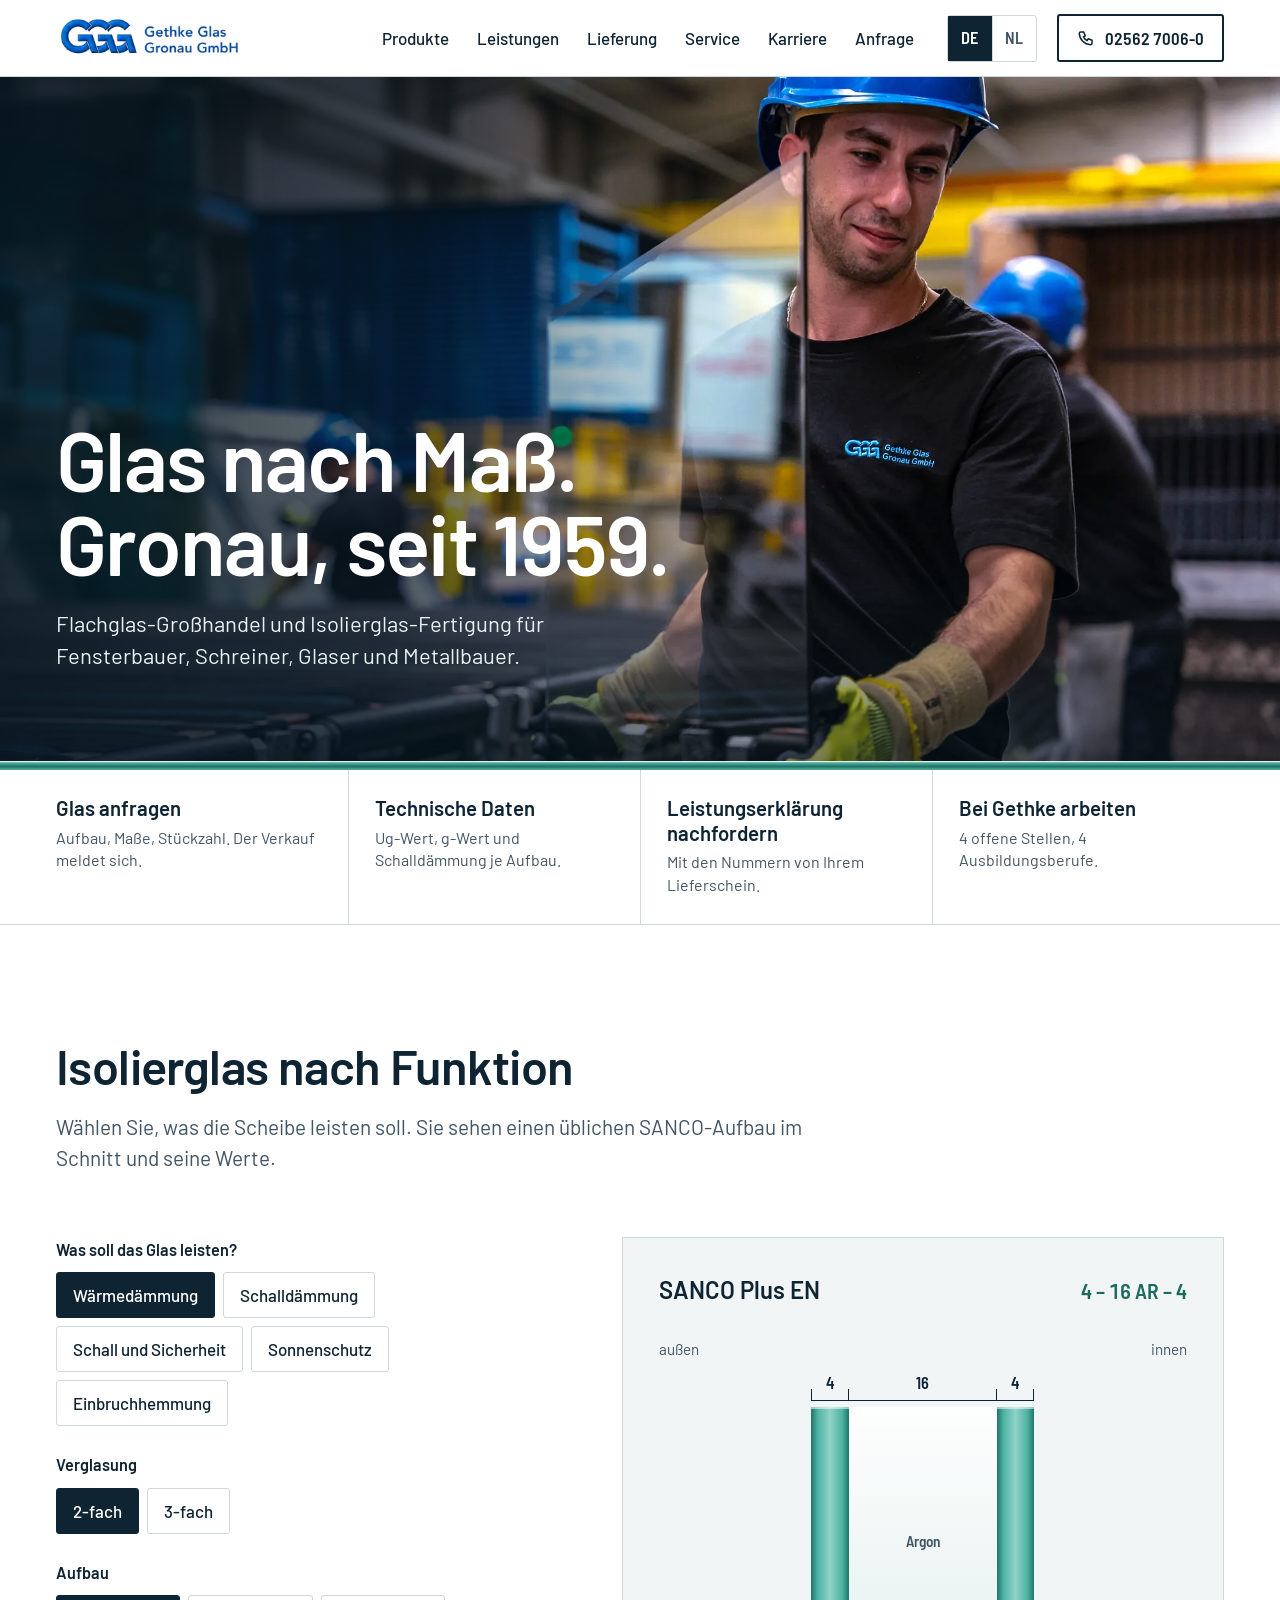
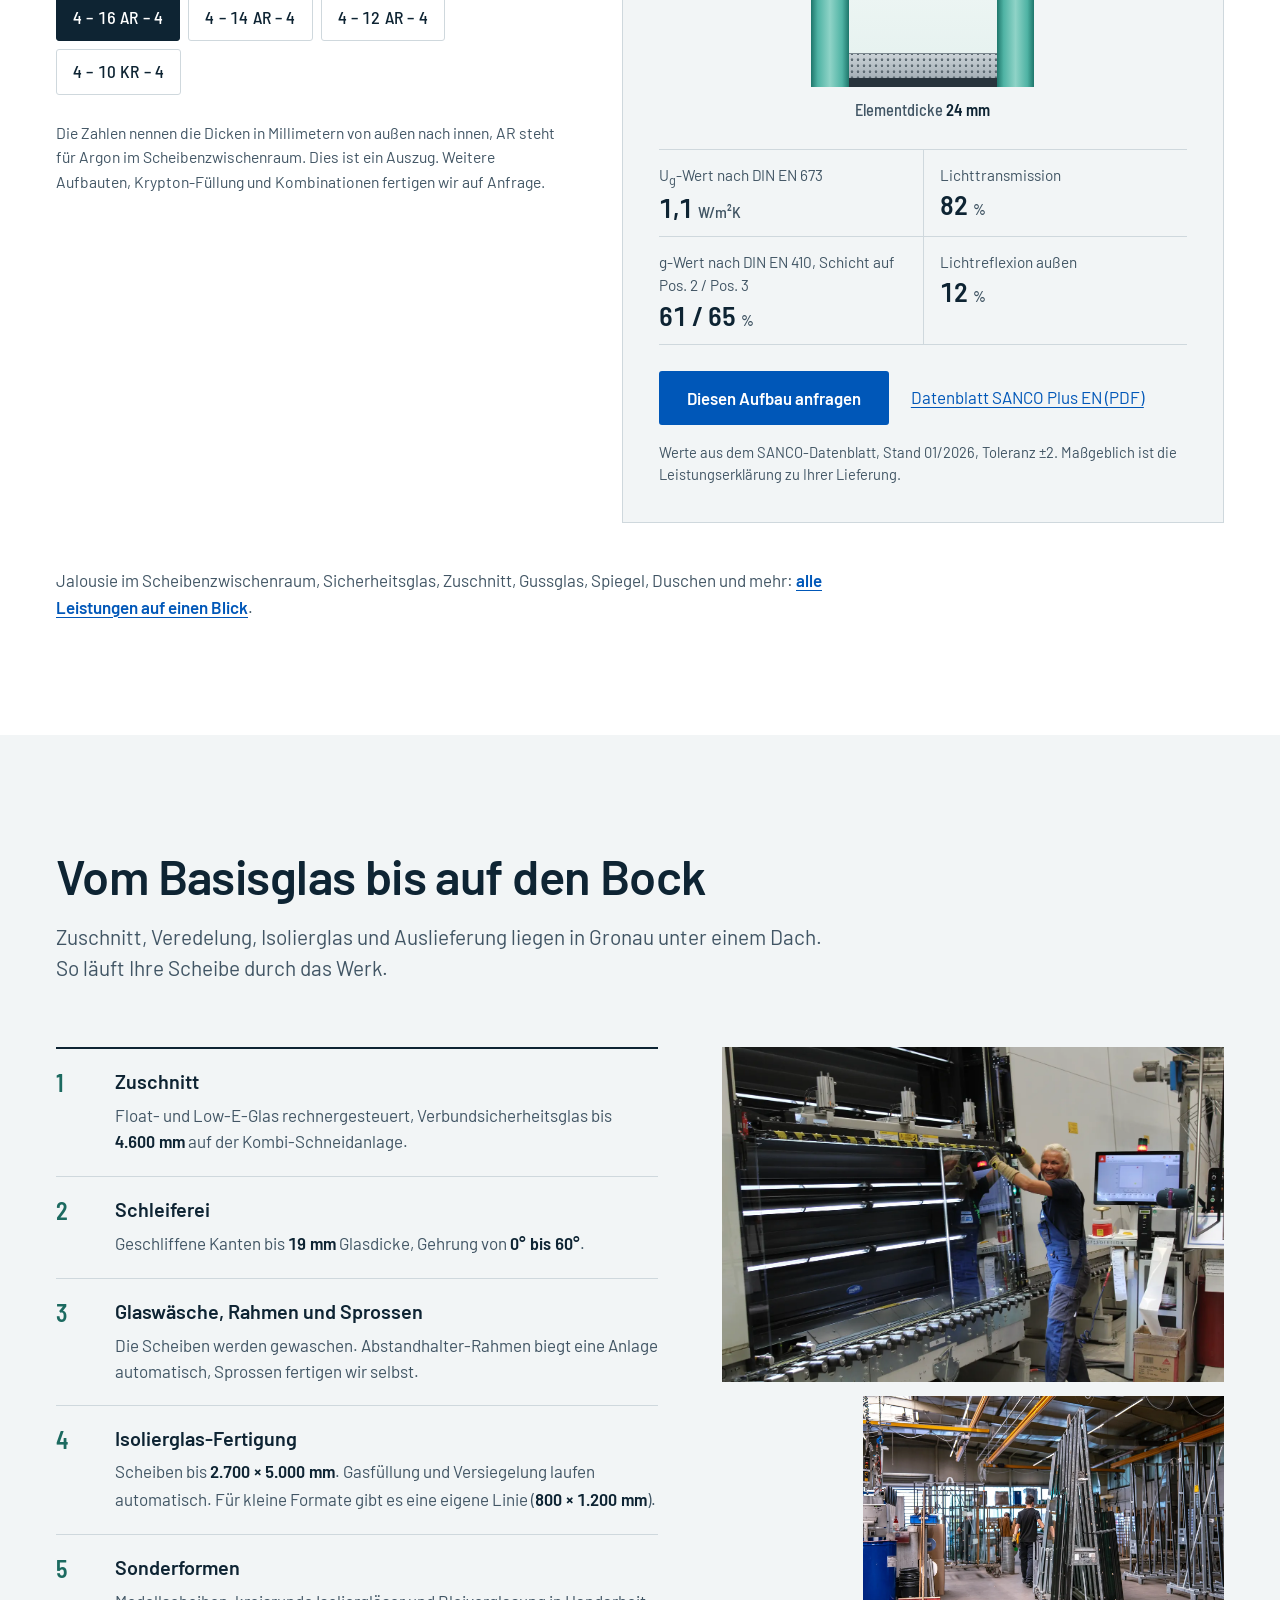
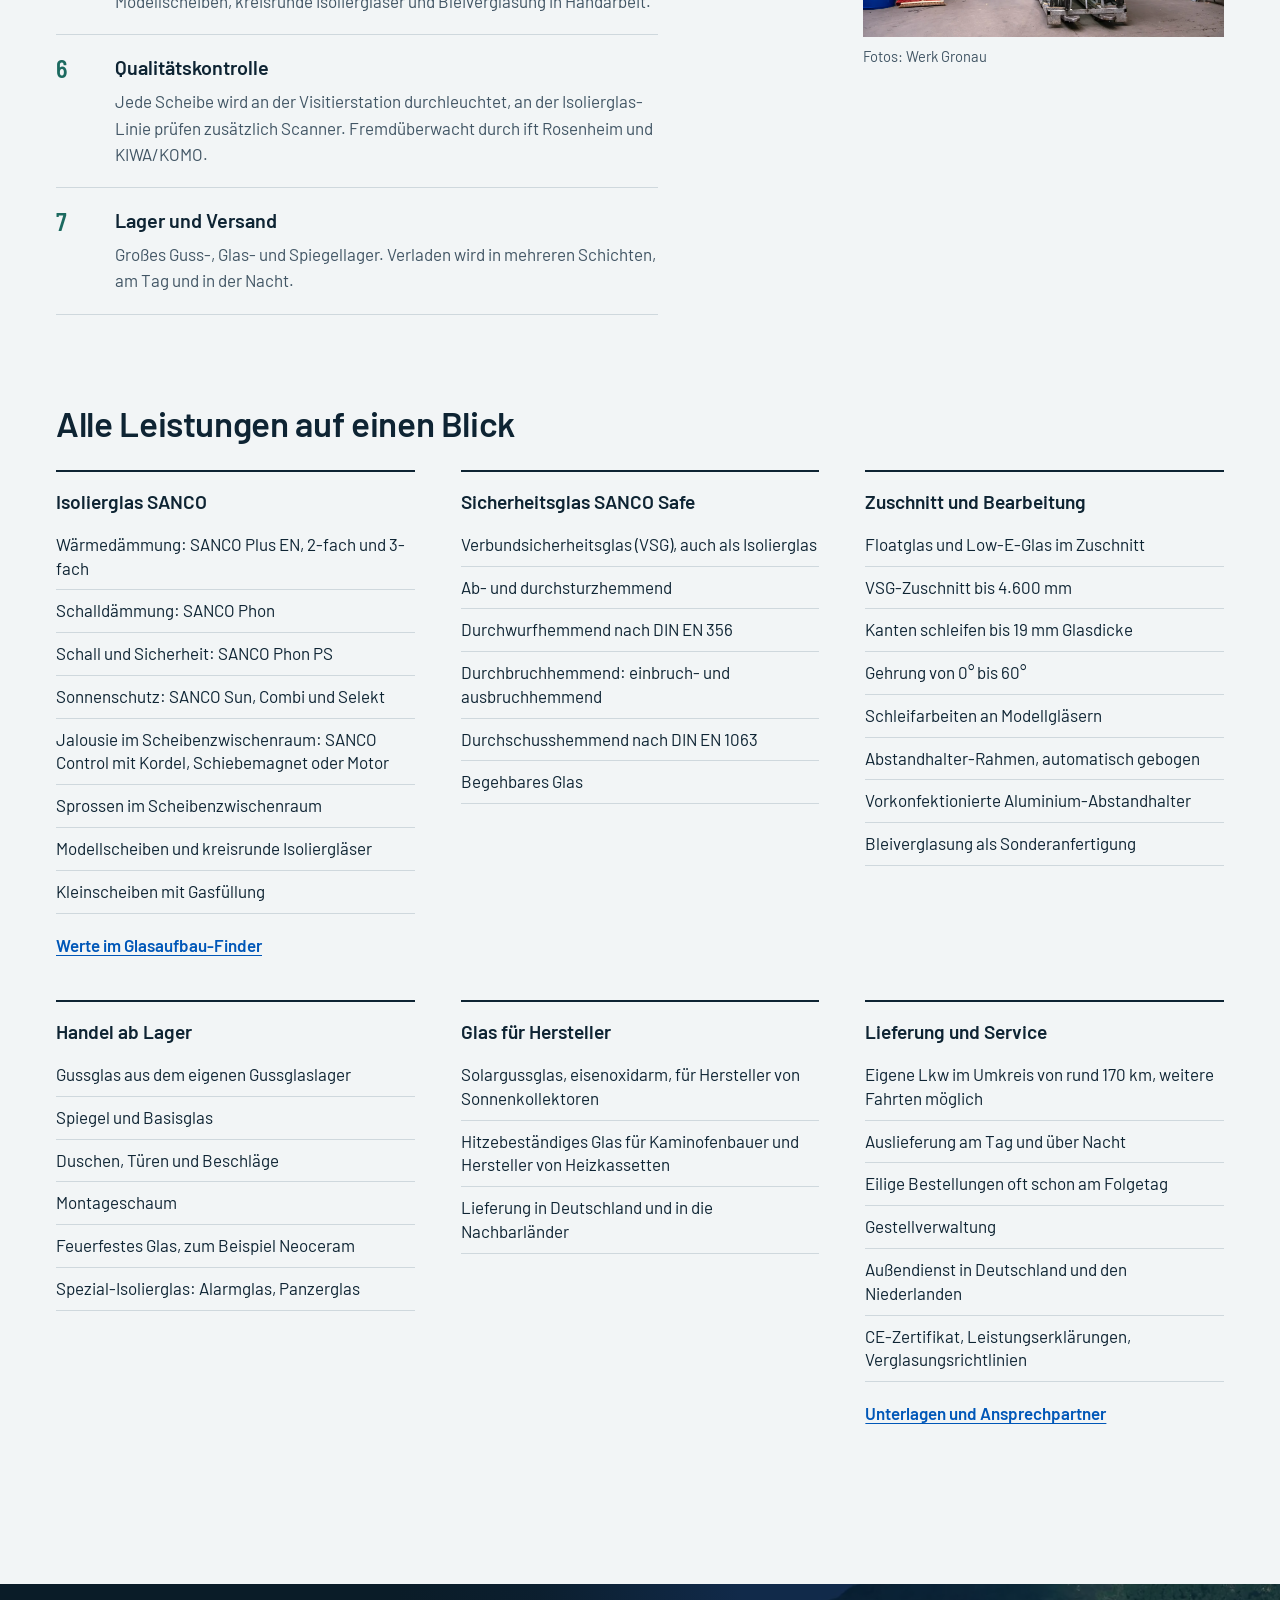
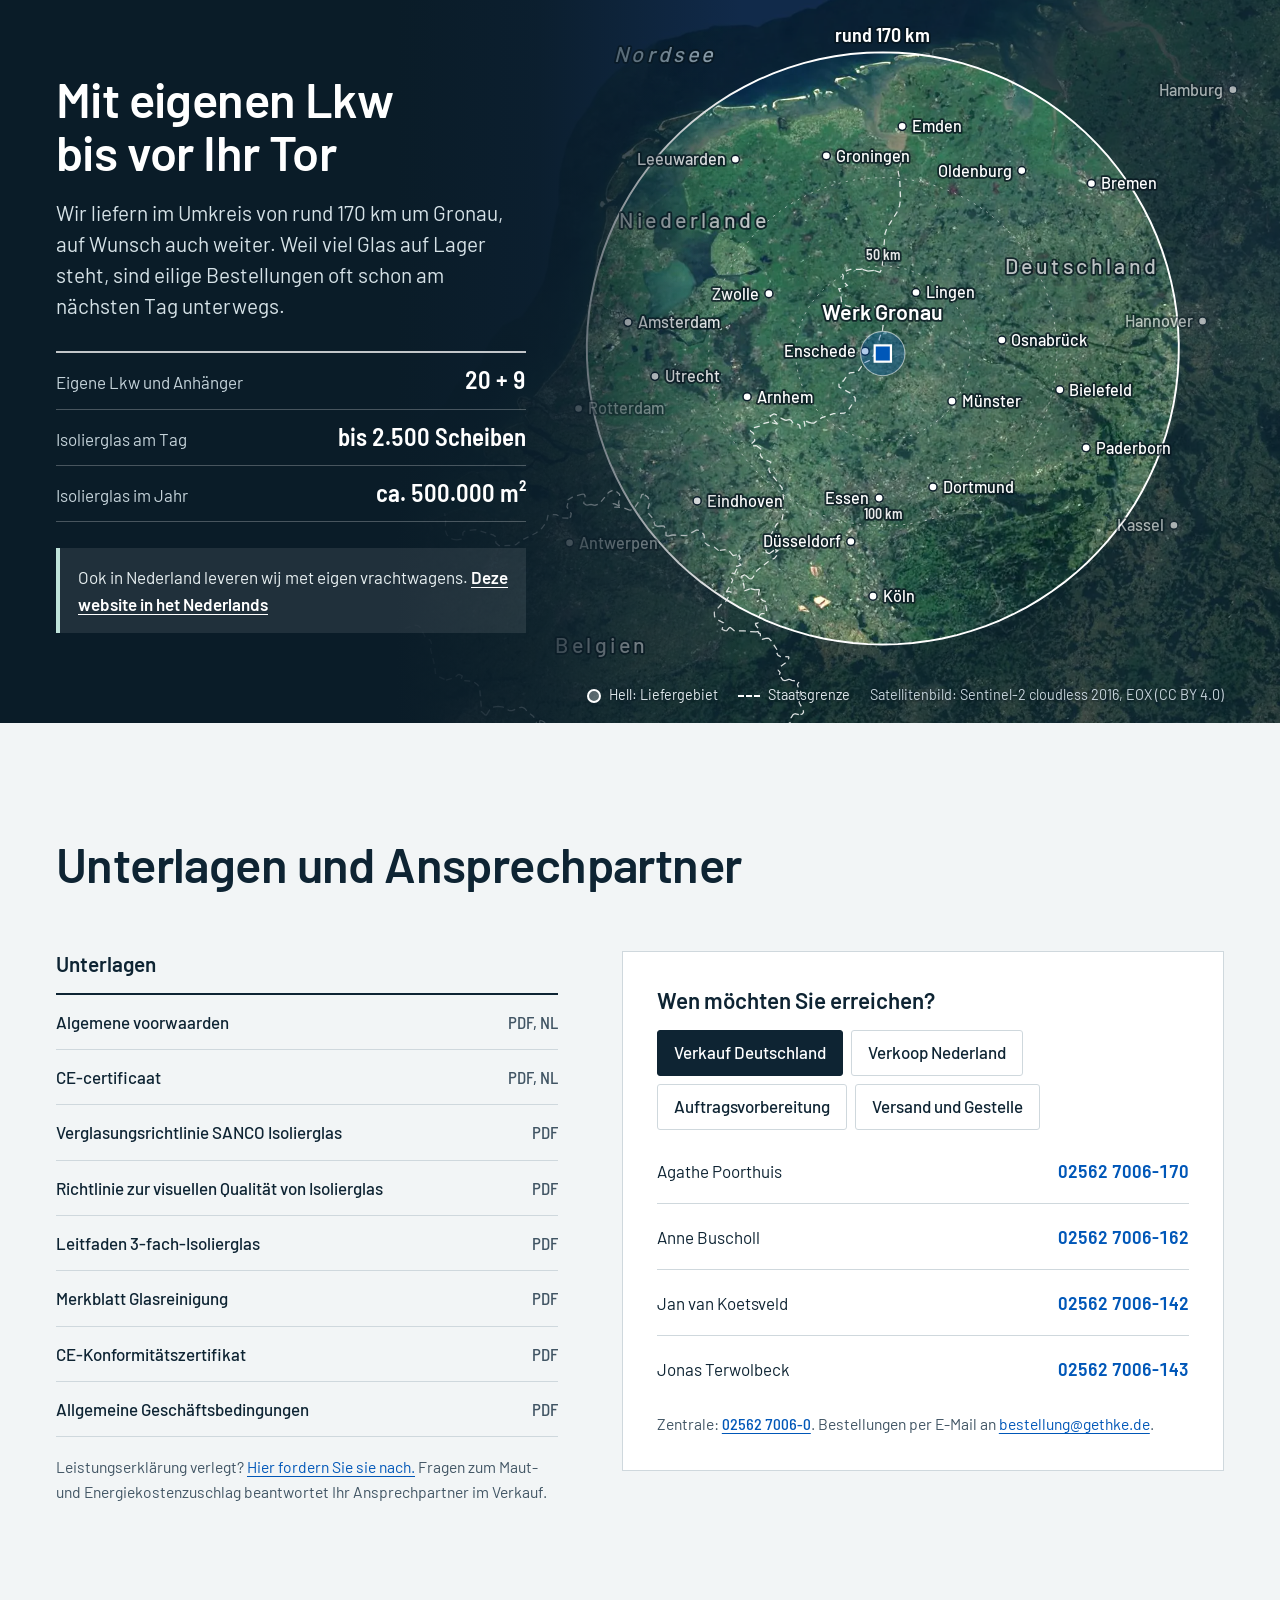
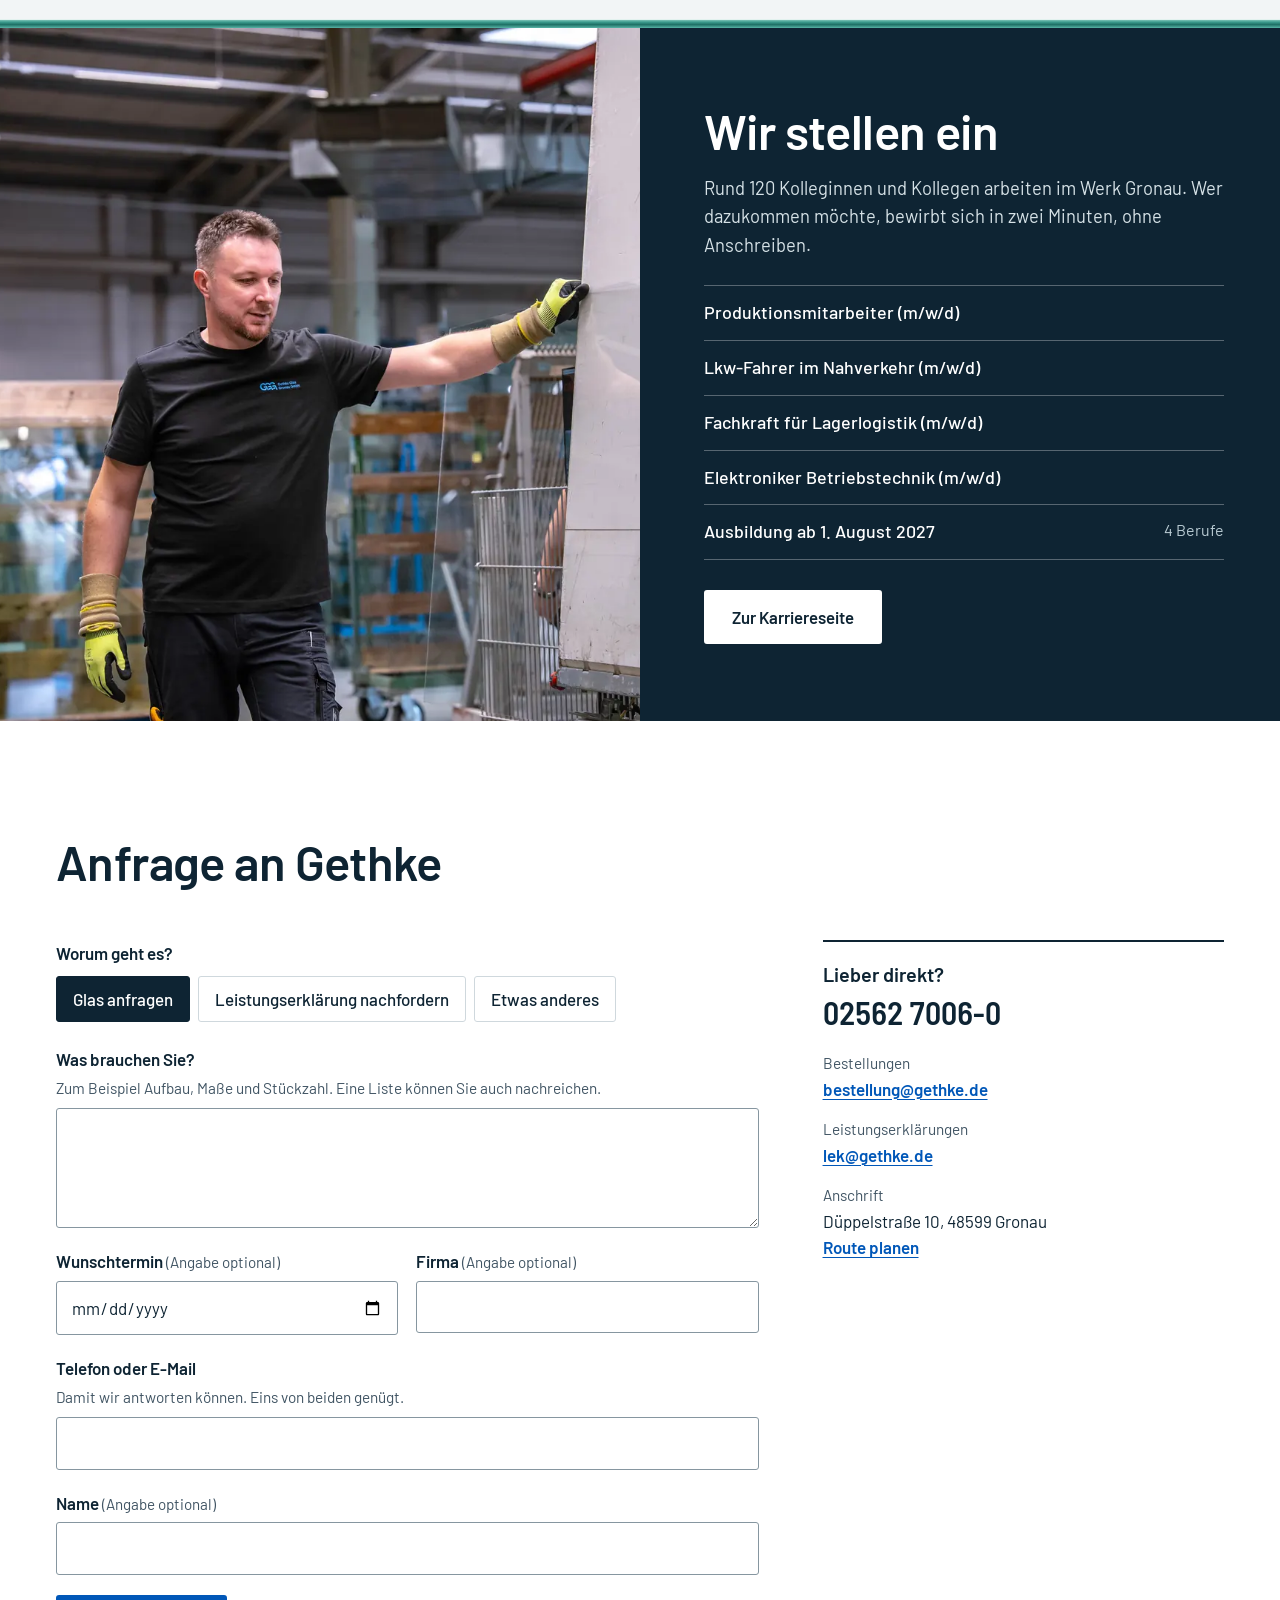
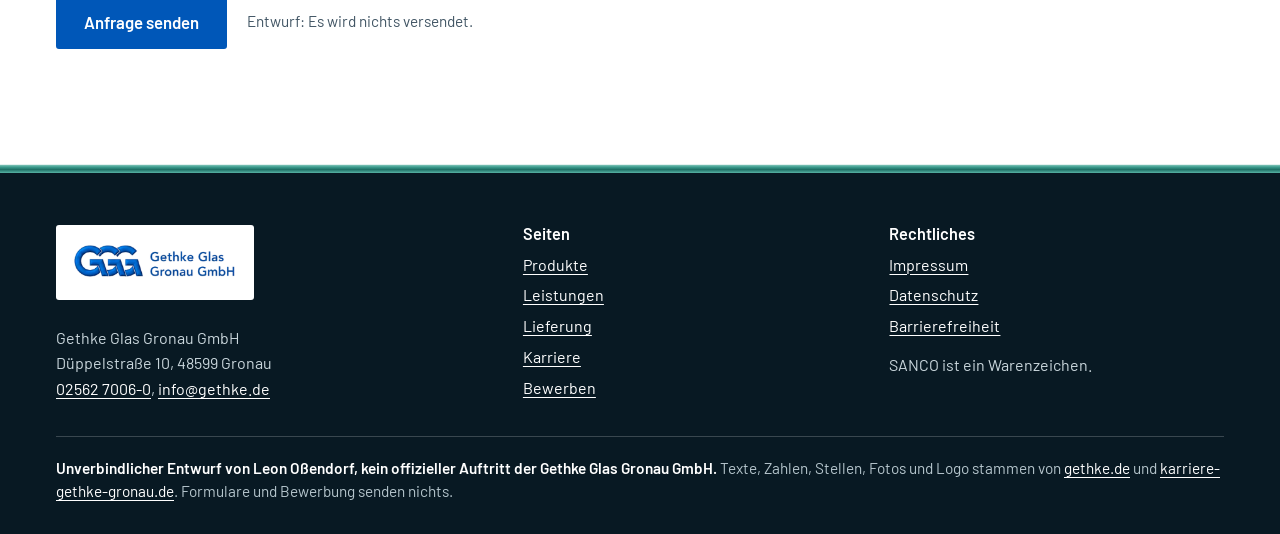
==== commit a2b882da: "Zweite Runde: Niederländisch, Satellitenkarte, alle Leistungen, neue Bewerbung Co-Authored-By: Claud" ====
--- a/index.html
+++ b/index.html
@@ -6,11 +6,13 @@
 <meta name="robots" content="noindex,nofollow">
 <title>Gethke Glas Gronau: Isolierglas und Flachglas nach Maß (Entwurf)</title>
 <meta name="description" content="Unverbindlicher Entwurf für die Gethke Glas Gronau GmbH: Flachglas-Großhandel und Isolierglas-Fertigung in Gronau.">
+<link rel="alternate" hreflang="de" href="https://gethke.leonossendorf.de/">
+<link rel="alternate" hreflang="nl" href="https://gethke.leonossendorf.de/nl/">
 <link rel="preload" href="fonts/barlow-600.woff2" as="font" type="font/woff2" crossorigin>
 <link rel="preload" href="fonts/barlow-400.woff2" as="font" type="font/woff2" crossorigin>
-<link rel="stylesheet" href="css/site.css?v=1">
+<link rel="stylesheet" href="css/site.css?v=2">
 <link rel="icon" href="img/favicon.svg" type="image/svg+xml">
-<script>window.STAND="2026-11-10-1";</script>
+<script>window.STAND="2026-11-10-2";</script>
 </head>
 <body>
 <a class="sprung" href="#inhalt">Zum Inhalt springen</a>
@@ -18,15 +20,19 @@
 <header class="kopf">
   <div class="innen kopf__innen">
     <a class="kopf__logo" href="./" aria-label="Gethke Glas Gronau, Startseite"><img src="img/logo-gethke.png" width="1080" height="350" alt="Gethke Glas Gronau GmbH"></a>
-    <button class="kopf__menue" type="button" aria-expanded="false" aria-controls="hauptnav"><span aria-hidden="true"></span>Menü</button>
+    <div class="sprache" role="group" aria-label="Sprache">
+      <a href="./" lang="de" hreflang="de" aria-current="true"><span class="sr">Deutsch</span><span aria-hidden="true">DE</span></a>
+      <a href="nl/" lang="nl" hreflang="nl"><span class="sr">Nederlands</span><span aria-hidden="true">NL</span></a>
+    </div>
+    <button class="kopf__menue" type="button" aria-expanded="false" aria-controls="hauptnav"><span aria-hidden="true"></span><b>Menü</b></button>
     <nav class="kopf__nav" id="hauptnav" aria-label="Hauptmenü">
       <ul>
-        <li><a href="#produkte">Produkte</a></li>
-        <li><a href="#leistung">Fertigung</a></li>
-        <li><a href="#lieferung">Lieferung</a></li>
-        <li><a href="#service">Service</a></li>
+        <li><a href="./#produkte">Produkte</a></li>
+        <li><a href="./#leistung">Leistungen</a></li>
+        <li><a href="./#lieferung">Lieferung</a></li>
+        <li><a href="./#service">Service</a></li>
         <li><a href="karriere.html">Karriere</a></li>
-        <li><a href="#anfrage">Anfrage</a></li>
+        <li><a href="./#anfrage">Anfrage</a></li>
       </ul>
     </nav>
     <a class="kopf__tel" href="tel:+49256270060" aria-label="Anrufen: 02562 7006-0">
@@ -35,6 +41,7 @@
     </a>
   </div>
 </header>
+
 
 <main id="inhalt">
 
@@ -104,25 +111,7 @@
         <p class="aufbau__quelle" id="a-quelle"></p>
       </div>
     </div>
-
-    <div class="weitere">
-      <div>
-        <h3>SANCO Control</h3>
-        <p>Jalousie im Scheibenzwischenraum. Geschützt vor Schmutz und Wind, bedient per Kordel, Schiebemagnet oder Motor.</p>
-      </div>
-      <div>
-        <h3>Solargussglas</h3>
-        <p>Eisenoxidarme Gläser für Hersteller von Sonnenkollektoren, in Deutschland und den Nachbarländern.</p>
-      </div>
-      <div>
-        <h3>Hitzebeständiges Glas</h3>
-        <p>Für Kaminofenbauer und Hersteller von Heizkassetten, zum Beispiel Neoceram.</p>
-      </div>
-      <div>
-        <h3>Handel</h3>
-        <p>Duschen, Türen, Beschläge, Spiegel, Gussglas und Spezial-Isolierglas wie Alarm- und Panzerglas.</p>
-      </div>
-    </div>
+    <p class="mehr">Jalousie im Scheibenzwischenraum, Sicherheitsglas, Zuschnitt, Gussglas, Spiegel, Duschen und mehr: <a href="#alles">alle Leistungen auf einen Blick</a>.</p>
   </div>
 </section>
 
@@ -132,11 +121,12 @@
     <p class="vorspann">Zuschnitt, Veredelung, Isolierglas und Auslieferung liegen in Gronau unter einem Dach. So läuft Ihre Scheibe durch das Werk.</p>
     <div class="fertigung">
       <ol class="stationen">
-        <li><h3>Zuschnitt</h3><p>Float- und Low-E-Glas rechnergesteuert, Verbundsicherheitsglas bis <b>4.600 mm</b>.</p></li>
+        <li><h3>Zuschnitt</h3><p>Float- und Low-E-Glas rechnergesteuert, Verbundsicherheitsglas bis <b>4.600 mm</b> auf der Kombi-Schneidanlage.</p></li>
         <li><h3>Schleiferei</h3><p>Geschliffene Kanten bis <b>19 mm</b> Glasdicke, Gehrung von <b>0° bis 60°</b>.</p></li>
-        <li><h3>Isolierglas-Fertigung</h3><p>Scheiben bis <b>2.700 × 5.000 mm</b>, Gasfüllung und Versiegelung automatisch. Kleine Formate laufen über eine eigene Linie.</p></li>
-        <li><h3>Sonderformen</h3><p>Modellscheiben, kreisrunde Isoliergläser, Rahmen und Sprossen, Bleiverglasung in Handarbeit.</p></li>
-        <li><h3>Qualitätskontrolle</h3><p>Jede Scheibe wird an der Visitierstation durchleuchtet. Fremdüberwacht durch ift Rosenheim und KIWA/KOMO.</p></li>
+        <li><h3>Glaswäsche, Rahmen und Sprossen</h3><p>Die Scheiben werden gewaschen. Abstandhalter-Rahmen biegt eine Anlage automatisch, Sprossen fertigen wir selbst.</p></li>
+        <li><h3>Isolierglas-Fertigung</h3><p>Scheiben bis <b>2.700 × 5.000 mm</b>. Gasfüllung und Versiegelung laufen automatisch. Für kleine Formate gibt es eine eigene Linie (<b>800 × 1.200 mm</b>).</p></li>
+        <li><h3>Sonderformen</h3><p>Modellscheiben, kreisrunde Isoliergläser und Bleiverglasung in Handarbeit.</p></li>
+        <li><h3>Qualitätskontrolle</h3><p>Jede Scheibe wird an der Visitierstation durchleuchtet, an der Isolierglas-Linie prüfen zusätzlich Scanner. Fremdüberwacht durch ift Rosenheim und KIWA/KOMO.</p></li>
         <li><h3>Lager und Versand</h3><p>Großes Guss-, Glas- und Spiegellager. Verladen wird in mehreren Schichten, am Tag und in der Nacht.</p></li>
       </ol>
       <div class="fertigung__bilder">
@@ -149,12 +139,137 @@
         </figure>
       </div>
     </div>
-  </div>
-</section>
-
-<section class="abschnitt" id="lieferung" aria-labelledby="lieferung-titel">
-  <div class="innen lieferung">
-    <div>
+
+    <div class="alles" id="alles">
+      <h3 class="alles__titel">Alle Leistungen auf einen Blick</h3>
+      <div class="alles__gitter">
+        <div>
+          <h4>Isolierglas SANCO</h4>
+          <ul>
+            <li>Wärmedämmung: SANCO Plus EN, 2-fach und 3-fach</li>
+            <li>Schalldämmung: SANCO Phon</li>
+            <li>Schall und Sicherheit: SANCO Phon PS</li>
+            <li>Sonnenschutz: SANCO Sun, Combi und Selekt</li>
+            <li>Jalousie im Scheibenzwischenraum: SANCO Control mit Kordel, Schiebemagnet oder Motor</li>
+            <li>Sprossen im Scheibenzwischenraum</li>
+            <li>Modellscheiben und kreisrunde Isoliergläser</li>
+            <li>Kleinscheiben mit Gasfüllung</li>
+          </ul>
+          <a href="#produkte">Werte im Glasaufbau-Finder</a>
+        </div>
+        <div>
+          <h4>Sicherheitsglas SANCO Safe</h4>
+          <ul>
+            <li>Verbundsicherheitsglas (VSG), auch als Isolierglas</li>
+            <li>Ab- und durchsturzhemmend</li>
+            <li>Durchwurfhemmend nach DIN EN 356</li>
+            <li>Durchbruchhemmend: einbruch- und ausbruchhemmend</li>
+            <li>Durchschusshemmend nach DIN EN 1063</li>
+            <li>Begehbares Glas</li>
+          </ul>
+        </div>
+        <div>
+          <h4>Zuschnitt und Bearbeitung</h4>
+          <ul>
+            <li>Floatglas und Low-E-Glas im Zuschnitt</li>
+            <li>VSG-Zuschnitt bis 4.600 mm</li>
+            <li>Kanten schleifen bis 19 mm Glasdicke</li>
+            <li>Gehrung von 0° bis 60°</li>
+            <li>Schleifarbeiten an Modellgläsern</li>
+            <li>Abstandhalter-Rahmen, automatisch gebogen</li>
+            <li>Vorkonfektionierte Aluminium-Abstandhalter</li>
+            <li>Bleiverglasung als Sonderanfertigung</li>
+          </ul>
+        </div>
+        <div>
+          <h4>Handel ab Lager</h4>
+          <ul>
+            <li>Gussglas aus dem eigenen Gussglaslager</li>
+            <li>Spiegel und Basisglas</li>
+            <li>Duschen, Türen und Beschläge</li>
+            <li>Montageschaum</li>
+            <li>Feuerfestes Glas, zum Beispiel Neoceram</li>
+            <li>Spezial-Isolierglas: Alarmglas, Panzerglas</li>
+          </ul>
+        </div>
+        <div>
+          <h4>Glas für Hersteller</h4>
+          <ul>
+            <li>Solargussglas, eisenoxidarm, für Hersteller von Sonnenkollektoren</li>
+            <li>Hitzebeständiges Glas für Kaminofenbauer und Hersteller von Heizkassetten</li>
+            <li>Lieferung in Deutschland und in die Nachbarländer</li>
+          </ul>
+        </div>
+        <div>
+          <h4>Lieferung und Service</h4>
+          <ul>
+            <li>Eigene Lkw im Umkreis von rund 170 km, weitere Fahrten möglich</li>
+            <li>Auslieferung am Tag und über Nacht</li>
+            <li>Eilige Bestellungen oft schon am Folgetag</li>
+            <li>Gestellverwaltung</li>
+            <li>Außendienst in Deutschland und den Niederlanden</li>
+            <li>CE-Zertifikat, Leistungserklärungen, Verglasungsrichtlinien</li>
+          </ul>
+          <a href="#service">Unterlagen und Ansprechpartner</a>
+        </div>
+      </div>
+    </div>
+  </div>
+</section>
+
+<section class="lkarte dunkel" id="lieferung" aria-labelledby="lieferung-titel">
+  <figure class="lkarte__bild">
+    <svg viewBox="0 0 1000 1000" preserveAspectRatio="xMidYMid meet" role="img" aria-labelledby="karte-titel karte-text">
+      <title id="karte-titel">Liefergebiet auf dem Satellitenbild</title>
+      <desc id="karte-text">Satellitenbild von Nordwestdeutschland und den Niederlanden. Hell hervorgehoben ist der Umkreis von rund 170 Kilometern um das Werk Gronau, das direkt an der niederländischen Grenze liegt. Im Liefergebiet liegen unter anderem Münster, Osnabrück, Dortmund, Düsseldorf, Köln, Bielefeld, Oldenburg und Bremen sowie Enschede, Zwolle, Groningen, Arnhem, Utrecht, Amsterdam und Eindhoven. Knapp außerhalb liegen Rotterdam, Hannover und Kassel.</desc>
+<image href="img/karte-satellit.webp" x="-500" y="-200" width="1900" height="1400" preserveAspectRatio="none"/>
+<path class="k-aussen" fill-rule="evenodd" d="M-500 -200H1400V1200H-500Z M500.0 92.5 L521.7 93.0 L543.4 94.8 L564.9 97.7 L586.2 101.8 L607.2 107.1 L628.0 113.4 L648.3 120.9 L668.2 129.5 L687.6 139.1 L706.4 149.7 L724.6 161.4 L742.1 173.9 L758.9 187.4 L775.0 201.8 L790.2 217.0 L804.6 232.9 L818.0 249.6 L830.6 266.9 L842.2 284.9 L852.8 303.4 L862.4 322.4 L870.9 341.9 L878.4 361.8 L884.8 382.0 L890.1 402.4 L894.4 423.1 L897.5 444.0 L899.5 464.9 L900.5 485.9 L900.3 506.9 L899.0 527.8 L896.7 548.5 L893.3 569.1 L888.8 589.4 L883.3 609.5 L876.7 629.2 L869.2 648.5 L860.7 667.3 L851.2 685.7 L840.9 703.5 L829.6 720.7 L817.5 737.4 L804.6 753.3 L790.9 768.5 L776.4 783.1 L761.3 796.8 L745.4 809.7 L729.0 821.8 L712.0 833.0 L694.4 843.4 L676.4 852.8 L657.9 861.3 L639.1 868.8 L619.8 875.4 L600.3 881.0 L580.6 885.6 L560.6 889.1 L540.5 891.7 L520.3 893.2 L500.0 893.8 L479.7 893.2 L459.5 891.7 L439.4 889.1 L419.4 885.6 L399.7 881.0 L380.2 875.4 L360.9 868.8 L342.1 861.3 L323.6 852.8 L305.6 843.4 L288.0 833.0 L271.0 821.8 L254.6 809.7 L238.7 796.8 L223.6 783.1 L209.1 768.5 L195.4 753.3 L182.5 737.4 L170.4 720.7 L159.1 703.5 L148.8 685.7 L139.3 667.3 L130.8 648.5 L123.3 629.2 L116.7 609.5 L111.2 589.4 L106.7 569.1 L103.3 548.5 L101.0 527.8 L99.7 506.9 L99.5 485.9 L100.5 464.9 L102.5 444.0 L105.6 423.1 L109.9 402.4 L115.2 382.0 L121.6 361.8 L129.1 341.9 L137.6 322.4 L147.2 303.4 L157.8 284.9 L169.4 266.9 L182.0 249.6 L195.4 232.9 L209.8 217.0 L225.0 201.8 L241.1 187.4 L257.9 173.9 L275.4 161.4 L293.6 149.7 L312.4 139.1 L331.8 129.5 L351.7 120.9 L372.0 113.4 L392.8 107.1 L413.8 101.8 L435.1 97.7 L456.6 94.8 L478.3 93.0Z"/>
+<path class="k-grenze" d="M884.3 -202.4 L884.3 -202.4M909.7 -217.6 L911.2 -214.6 L916.6 -210.0 L923.1 -207.2 L936.2 -204.9 L956.2 -208.1 L962.4 -206.2 L980.8 -190.6M1404.6 966.1 L1406.7 965.9 L1408.5 964.1 L1414.1 956.6 L1419.3 955.5M1396.0 964.5 L1404.6 966.1M1369.9 979.5 L1371.9 972.2 L1377.5 967.3 L1384.0 965.4 L1396.0 964.5M1368.5 979.4 L1369.9 979.5M1343.8 1024.6 L1346.1 1023.0 L1344.7 1014.9 L1345.2 1010.5 L1349.2 1004.0 L1349.6 1000.1 L1354.6 994.9 L1359.5 985.9 L1368.5 979.4M1307.8 985.9 L1319.6 986.7 L1322.7 988.9 L1324.2 997.5 L1328.3 999.8 L1334.1 1000.6 L1334.5 1002.6 L1332.5 1006.0 L1336.4 1010.4 L1339.5 1021.7 L1341.1 1024.2 L1343.8 1024.6M1359.5 1066.6 L1335.2 1053.6 L1334.4 1047.2 L1332.9 1044.7 L1325.8 1039.1 L1324.4 1035.3 L1325.4 1025.9 L1323.7 1019.1 L1318.0 1012.0 L1310.1 1007.0 L1308.4 1004.0 L1313.1 998.8 L1313.4 995.5 L1312.8 992.0 L1307.8 985.9M1373.1 1107.9 L1377.9 1097.2 L1379.7 1088.5 L1378.7 1086.7 L1369.9 1082.0 L1371.2 1075.9 L1370.8 1072.2 L1368.1 1069.7 L1362.2 1069.0 L1359.7 1066.6M1359.7 1066.6 L1359.5 1066.6M1369.9 1106.9 L1373.1 1107.9M1392.7 1185.9 L1389.2 1183.5 L1386.9 1179.4 L1383.4 1165.4 L1376.2 1159.4 L1377.1 1156.8 L1375.4 1155.9 L1376.7 1152.9 L1376.6 1149.6 L1375.3 1146.9 L1367.7 1143.2 L1363.0 1139.4 L1357.2 1128.8 L1359.1 1125.1 L1365.7 1122.3 L1368.3 1119.7 L1369.9 1106.9M1412.7 1215.9 L1409.5 1212.5 L1398.9 1206.4 L1397.1 1202.9 L1395.6 1186.6 L1394.4 1185.6M1394.4 1185.6 L1392.7 1185.9M348.8 1049.0 L351.5 1034.7M358.6 1079.2 L351.4 1063.7 L350.9 1055.7 L348.1 1052.7 L349.8 1048.9M349.8 1048.9 L348.8 1049.0M382.5 1106.1 L381.2 1106.0 L378.6 1099.5 L370.8 1095.5 L368.3 1093.0 L360.3 1075.7M360.3 1075.7 L358.6 1079.2M399.1 1113.3 L396.3 1112.5 L389.0 1106.4 L384.9 1104.6M384.9 1104.6 L382.5 1106.1M413.3 1115.7 L406.8 1113.3M406.8 1113.3 L399.1 1113.3M413.2 1115.7 L413.3 1115.7M412.8 1136.5 L410.5 1131.1 L410.6 1128.9 L412.2 1127.5 L413.2 1115.7M411.4 1135.9 L412.8 1136.5M388.0 1200.0 L387.5 1190.7 L389.8 1169.8 L399.7 1154.6 L399.5 1152.9 L397.2 1150.5 L399.7 1147.0 L411.5 1139.3 L410.1 1137.5 L411.4 1135.9M-225.7 790.1 L-223.2 796.0 L-220.0 812.2 L-211.8 822.4 L-211.3 827.4 L-216.8 835.0 L-213.7 846.2 L-215.3 851.8 L-212.1 854.5 L-209.8 859.2 L-205.0 860.3M-202.0 859.8 L-198.4 861.1 L-196.0 866.2 L-190.0 871.9 L-186.1 880.3 L-183.2 882.8 L-167.1 889.6M-205.0 860.3 L-202.0 859.8M-132.3 867.4 L-128.2 868.7 L-125.5 871.3 L-118.6 884.9 L-117.3 886.4 L-112.9 887.4 L-111.6 889.8 L-109.8 895.8 L-112.0 900.0 L-106.5 921.6 L-105.4 932.5 L-100.8 937.4 L-91.0 941.9M-167.1 889.6 L-165.0 887.9 L-157.2 876.4 L-153.5 874.1 L-132.3 867.4M-72.3 934.3 L-69.0 936.3 L-70.8 941.2 L-68.8 942.6 L-54.8 943.5 L-48.1 948.3 L-45.5 953.0 L-42.7 984.8 L-37.1 990.1M-91.0 941.9 L-80.0 938.8 L-74.6 934.5 L-72.3 934.3M-20.7 977.5 L-14.1 978.3 L-5.1 983.3M-35.9 988.6 L-29.9 978.8 L-20.7 977.5M12.1 978.6 L15.2 980.1 L20.6 986.0 L27.3 991.0 L31.7 1000.4 L34.6 1001.8M-5.1 983.3 L-1.5 983.3 L8.7 979.0 L12.1 978.6M-36.2 988.3 L-35.9 988.6M-37.1 990.1 L-36.2 988.3M37.7 996.5 L41.3 998.3 L44.3 1001.7 L43.9 1004.3 L38.5 1009.1 L36.1 1013.6 L32.2 1028.2 L31.8 1032.8 L34.0 1033.9M34.6 1001.8 L35.8 1000.6 L35.7 997.3 L37.7 996.5M142.5 1024.5 L143.2 1028.2 L145.0 1028.9M81.4 1081.7 L86.2 1080.9 L108.6 1069.8 L117.0 1067.5 L119.6 1060.7 L120.8 1052.7 L119.7 1048.3 L121.0 1043.8 L138.2 1026.5 L142.5 1024.5M150.0 1027.9 L151.5 1029.9 L150.1 1043.8M145.0 1028.9 L150.0 1027.9M39.0 1032.2 L40.6 1033.0 L45.3 1049.8 L37.7 1054.4 L33.6 1058.6 L32.2 1063.4 L34.0 1071.2M34.0 1033.9 L39.0 1032.2M150.1 1043.8 L148.4 1041.9M148.4 1041.9 L147.4 1042.1 L144.4 1048.8 L144.3 1055.8 L137.4 1075.2 L139.5 1078.7 L147.1 1081.8 L149.6 1086.4 L149.5 1091.8 L145.6 1101.5 L147.9 1106.8 L147.9 1116.1 L149.3 1118.0 L153.5 1118.6M34.0 1071.2 L32.7 1071.1M32.7 1071.1 L43.9 1076.5M56.1 1074.8 L81.4 1081.7M43.9 1076.5 L56.1 1074.8M167.4 1115.4 L176.3 1122.9 L185.2 1126.4 L194.0 1138.2 L199.3 1142.7 L203.0 1143.8M153.5 1118.6 L167.4 1115.4M213.7 1141.6 L220.2 1148.8 L221.3 1152.5 L219.2 1154.2 L219.1 1160.0 L222.6 1161.5M203.0 1143.8 L213.7 1141.6M225.8 1157.9 L233.6 1161.0 L236.6 1163.7 L244.4 1177.7 L244.3 1187.1 L245.3 1189.3 L248.8 1190.2M222.6 1161.5 L225.8 1157.9M291.9 1176.8 L299.0 1179.7M286.1 1181.3 L291.9 1176.8M275.6 1178.2 L286.1 1181.3M266.4 1185.9 L268.8 1185.6 L271.6 1180.2 L275.6 1178.2M260.0 1183.2 L266.4 1185.9M248.8 1190.2 L260.0 1183.2M338.8 1027.7 L334.9 1026.4 L332.3 1021.0M332.3 1021.0 L329.9 1023.0 L326.4 1023.4 L323.1 1032.7 L312.1 1040.6 L310.8 1047.9 L306.5 1053.0 L306.3 1060.2 L300.9 1064.2 L300.7 1067.6 L302.5 1070.4 L300.8 1073.8 L294.7 1078.1 L287.5 1091.9 L286.8 1094.3 L292.3 1097.9 L293.8 1100.2M351.5 1034.7 L349.1 1033.6 L348.2 1027.0 L346.1 1025.0M346.1 1025.0 L342.4 1027.1 L338.8 1027.7M293.8 1100.2 L289.6 1099.7M289.6 1099.7 L288.8 1103.4 L290.3 1104.8 L288.4 1106.1 L287.7 1108.5 L288.9 1114.6 L290.6 1117.4 L293.9 1118.5 L297.0 1121.4 L300.8 1128.8 L301.4 1134.1 L306.5 1136.3M307.5 1135.9 L308.6 1136.0 L309.7 1139.4 L307.3 1146.0 L307.8 1147.8 L313.3 1150.0 L314.2 1153.5 L305.3 1168.5 L308.0 1170.0 L306.5 1173.9 L302.8 1177.9 L299.0 1179.7M306.5 1136.3 L307.5 1135.9M389.4 1200.2 L388.0 1200.0M326.3 1203.5 L324.1 1196.4 L321.1 1193.4 L306.8 1189.0 L299.0 1179.7M388.0 1200.0 L384.8 1199.7 L380.5 1197.4 L372.6 1191.4 L363.7 1189.2M363.7 1189.2 L354.4 1190.2 L355.5 1192.5 L349.8 1193.3 L348.6 1197.8 L346.7 1198.5 L345.1 1200.9 L326.3 1203.5M845.4 -213.5 L848.1 -211.2 L850.4 -201.1 L853.3 -200.0 L865.0 -199.9M875.9 -204.9 L879.1 -201.8 L881.9 -201.5M865.0 -199.9 L875.9 -204.9M881.9 -201.5 L884.3 -202.4M524.3 225.4 L524.5 241.5 L520.7 254.2 L522.8 262.8 L524.0 291.5 L522.6 300.0 L519.1 308.9 L505.9 329.7 L503.0 337.8 L499.0 384.6 L496.1 390.3M480.0 388.6 L471.5 386.0M471.5 386.0 L456.3 386.3 L450.9 388.0 L445.2 392.1 L446.6 394.8 L445.6 401.6 L452.0 407.8 L443.1 412.3 L440.4 412.5 L442.4 416.7 L444.2 430.0 L447.3 433.7 L451.6 435.7 L464.3 437.5 L477.1 441.5M496.1 390.3 L487.9 387.4M487.9 387.4 L480.0 388.6M488.8 436.3 L498.6 452.3 L500.8 459.0 L499.5 468.6 L495.1 480.1 L495.0 484.9 L497.8 493.0 L497.3 494.3 L490.2 498.7 L484.7 506.9 L481.5 509.7 L474.6 512.7 L465.9 525.1 L455.5 526.3 L452.9 527.8 L446.8 537.1 L441.7 538.8 L440.6 541.6 L440.9 545.5 L457.5 554.3 L462.5 559.9 L462.7 564.9 L459.4 567.3 L452.0 578.5 L447.6 580.8 L433.4 581.3 L417.4 586.8 L406.9 594.1 L403.6 594.1M477.1 441.5 L485.3 440.0 L488.8 436.3M368.7 590.4 L363.3 588.2 L358.2 584.0 L353.0 581.5M353.0 581.5 L347.5 584.5 L357.7 595.7M388.0 601.2 L387.5 597.1 L384.9 595.6 L378.7 594.7 L376.2 590.6 L373.7 589.3M373.7 589.3 L368.7 590.4M403.6 594.1 L393.3 591.0M393.3 591.0 L394.6 596.9 L394.0 599.5 L388.0 601.2M357.7 595.7 L346.1 592.7M346.1 592.7 L339.5 594.5 L333.9 598.2 L324.3 600.7 L321.6 602.6 L321.0 604.9 L324.7 607.7 L326.8 612.7 L326.6 618.0 L323.0 621.5 L322.9 624.3 L324.4 625.0M329.1 624.8 L336.1 630.1 L334.0 637.4 L337.6 642.1 L348.5 646.9 L345.8 656.4 L346.5 659.6 L363.6 681.8 L365.6 695.0 L363.5 710.3 L365.9 713.2 L363.7 724.3 L356.3 731.0 L348.1 746.3 L343.1 753.2 L341.7 758.3 L341.2 764.1 L342.4 768.8 L346.1 770.9M324.4 625.0 L329.1 624.8M354.1 765.4 L357.8 766.7 L352.9 770.4 L356.2 773.6 L353.8 776.7 L344.7 781.7 L329.9 793.4 L324.6 802.4 L322.6 804.6 L319.7 804.9M346.1 770.9 L354.1 765.4M319.7 804.9 L313.4 799.2M313.4 799.2 L308.9 801.6 L312.3 814.9 L312.5 821.3M321.0 818.2 L327.4 819.9M312.5 821.3 L321.0 818.2M333.2 819.2 L331.9 824.8 L332.6 830.5 L337.6 834.2 L342.8 836.0 L341.4 840.1 L342.7 847.4 L339.9 852.1M327.4 819.9 L333.2 819.2M339.9 852.1 L336.3 851.8M336.3 851.8 L334.1 853.1 L332.7 855.6 L333.2 860.2 L332.3 863.2 L330.0 865.3M330.0 865.3 L327.6 864.7M327.6 864.7 L328.3 868.0 L332.1 872.8 L331.8 876.1M331.8 876.1 L331.7 877.9 L334.3 879.3 L334.4 886.6 L336.6 886.8M342.9 885.1 L345.6 885.3 L348.7 888.4 L358.5 903.4 L356.3 904.7 L358.2 908.4 L361.5 910.1 L372.6 910.4 L372.9 911.9 L370.0 917.3 L361.3 923.7 L358.4 928.3 L361.1 931.7 L360.0 934.8 L363.2 935.5 L361.9 937.6 L364.6 941.7 L367.4 942.8M336.6 886.8 L342.9 885.1M373.6 940.7 L376.8 942.3 L386.7 944.1 L384.5 947.9 L385.8 952.7 L389.0 956.1 L386.8 972.5 L392.4 982.3 L392.7 985.8 L390.7 987.9 L386.4 988.7M367.4 942.8 L373.6 940.7M386.4 988.7 L380.7 987.4M380.7 987.4 L378.5 988.7 L375.8 993.1 L376.2 997.8 L373.3 1000.5 L363.0 1004.0 L356.2 1011.2 L358.3 1013.6 L359.1 1019.3 L356.9 1022.5 L352.4 1023.6 L351.2 1028.4 L353.4 1031.3 L351.5 1034.7M-76.1 752.2 L-81.2 751.6 L-86.1 749.4 L-90.0 745.1 L-92.2 738.6 L-91.5 726.3 L-92.8 716.4M47.1 718.2 L45.0 727.8 L38.6 736.5 L30.7 742.8 L10.8 752.8 L3.5 758.6 L-0.1 759.7 L-19.1 760.0M-19.1 760.0 L-23.5 756.3 L-24.3 747.4 L-27.4 745.4 L-51.1 738.2M-51.1 738.2 L-66.4 740.6 L-68.1 742.4 L-68.5 751.0 L-76.1 752.2M143.6 706.5 L142.5 702.0 L144.2 694.4 L143.8 690.5 L139.5 686.6 L134.2 685.2M134.2 685.2 L128.9 688.0 L116.5 703.3 L110.2 705.5M100.5 705.0 L98.4 704.8 L95.3 702.6 L97.2 692.6 L95.9 690.5 L93.9 690.1M93.9 690.1 L80.5 694.0 L72.1 699.0 L74.1 701.1 L72.6 707.5 L78.4 716.7 L77.6 721.1 L74.5 722.8M194.6 733.8 L191.8 732.3 L188.5 722.7 L183.0 716.5 L182.0 714.1 L182.6 708.5 L184.9 700.1 L181.8 694.0 L176.5 690.2M176.5 690.2 L174.0 690.9 L171.4 698.0 L165.2 707.2 L161.2 711.1 L157.7 712.1M136.6 703.2 L143.6 706.5M157.7 712.1 L148.5 708.4 L137.3 708.0 L133.9 706.6 L134.8 703.5 L136.6 703.2M110.2 705.5 L105.1 704.2M105.1 704.2 L100.5 705.0M74.5 722.8 L67.1 722.3 L58.1 718.0 L53.5 717.9M209.5 747.0 L206.7 746.3 L206.6 737.2 L203.8 733.6 L200.8 733.3M200.8 733.3 L194.6 733.8M277.9 766.7 L272.4 762.1 L263.3 759.4 L259.6 756.2 L258.0 745.4 L255.0 741.5 L251.3 739.2 L247.8 738.8M247.8 738.8 L234.5 746.3M234.5 746.3 L215.5 745.5M215.5 745.5 L209.5 747.0M297.5 773.5 L292.0 767.1 L287.3 765.3M287.3 765.3 L277.9 766.7M303.0 788.0 L307.9 786.1 L304.2 782.1 L304.7 779.2 L307.0 777.0 L306.6 775.7 L305.2 772.5 L302.4 772.3M302.4 772.3 L297.5 773.5M301.3 787.8 L303.0 788.0M299.1 798.4 L302.4 791.5 L301.3 787.8M297.2 796.8 L299.1 798.4M288.0 822.8 L294.4 812.7 L296.9 806.5 L294.7 803.5 L295.9 797.6 L297.2 796.8M287.2 875.3 L282.6 873.3 L284.5 864.5 L274.9 859.5 L272.3 855.7 L272.0 850.0 L283.6 837.0 L288.0 835.0 L294.7 822.8 L291.6 821.8M291.6 821.8 L288.0 822.8M299.4 875.5 L292.9 870.1M292.9 870.1 L288.9 875.0 L287.2 875.3M328.5 876.7 L316.9 876.3 L313.3 875.2M313.3 875.2 L299.4 875.5M331.8 876.1 L328.5 876.7M395.5 1197.2 L412.0 1204.9 L414.7 1207.6 L417.0 1214.8M389.4 1200.2 L395.5 1197.2"/>
+<path class="k-ring" d="M500.0 381.6 L506.2 381.8 L512.4 382.3 L518.6 383.1 L524.7 384.2 L530.8 385.7 L536.7 387.5 L542.6 389.6 L548.4 392.0 L554.0 394.7 L559.4 397.7 L564.7 401.0 L569.8 404.5 L574.7 408.3 L579.4 412.4 L583.9 416.7 L588.1 421.3 L592.1 426.0 L595.9 431.0 L599.3 436.1 L602.5 441.4 L605.4 446.9 L608.0 452.5 L610.4 458.2 L612.4 464.1 L614.1 470.0 L615.4 476.1 L616.5 482.1 L617.3 488.3 L617.7 494.4 L617.8 500.6 L617.6 506.8 L617.0 512.9 L616.1 519.0 L615.0 525.0 L613.5 531.0 L611.7 536.9 L609.6 542.6 L607.2 548.3 L604.5 553.8 L601.5 559.2 L598.2 564.4 L594.7 569.4 L591.0 574.2 L586.9 578.9 L582.7 583.3 L578.2 587.5 L573.5 591.4 L568.7 595.1 L563.6 598.5 L558.4 601.7 L553.0 604.6 L547.5 607.2 L541.8 609.5 L536.0 611.5 L530.2 613.3 L524.2 614.7 L518.2 615.8 L512.2 616.6 L506.1 617.0 L500.0 617.2 L493.9 617.0 L487.8 616.6 L481.8 615.8 L475.8 614.7 L469.8 613.3 L464.0 611.5 L458.2 609.5 L452.5 607.2 L447.0 604.6 L441.6 601.7 L436.4 598.5 L431.3 595.1 L426.5 591.4 L421.8 587.5 L417.3 583.3 L413.1 578.9 L409.0 574.2 L405.3 569.4 L401.8 564.4 L398.5 559.2 L395.5 553.8 L392.8 548.3 L390.4 542.6 L388.3 536.9 L386.5 531.0 L385.0 525.0 L383.9 519.0 L383.0 512.9 L382.4 506.8 L382.2 500.6 L382.3 494.4 L382.7 488.3 L383.5 482.1 L384.6 476.1 L385.9 470.0 L387.6 464.1 L389.6 458.2 L392.0 452.5 L394.6 446.9 L397.5 441.4 L400.7 436.1 L404.1 431.0 L407.9 426.0 L411.9 421.3 L416.1 416.7 L420.6 412.4 L425.3 408.3 L430.2 404.5 L435.3 401.0 L440.6 397.7 L446.0 394.7 L451.6 392.0 L457.4 389.6 L463.3 387.5 L469.2 385.7 L475.3 384.2 L481.4 383.1 L487.6 382.3 L493.8 381.8Z"/>
+<text class="k-km" x="500" y="373" text-anchor="middle">50 km</text>
+<path class="k-ring" d="M500.0 262.0 L512.6 262.4 L525.1 263.4 L537.6 265.0 L550.0 267.4 L562.2 270.4 L574.2 274.0 L586.0 278.3 L597.6 283.2 L608.9 288.7 L619.9 294.8 L630.5 301.5 L640.8 308.7 L650.6 316.5 L660.0 324.7 L669.0 333.5 L677.4 342.7 L685.4 352.3 L692.9 362.3 L699.7 372.7 L706.1 383.4 L711.8 394.5 L717.0 405.8 L721.5 417.4 L725.4 429.2 L728.7 441.1 L731.4 453.2 L733.4 465.4 L734.7 477.7 L735.5 490.0 L735.5 502.4 L735.0 514.7 L733.7 526.9 L731.9 539.1 L729.4 551.1 L726.3 563.0 L722.6 574.7 L718.3 586.2 L713.4 597.4 L708.0 608.3 L701.9 618.9 L695.4 629.2 L688.3 639.2 L680.8 648.7 L672.7 657.8 L664.2 666.5 L655.3 674.8 L645.9 682.6 L636.2 689.8 L626.2 696.6 L615.8 702.8 L605.1 708.5 L594.1 713.6 L582.9 718.2 L571.4 722.1 L559.8 725.5 L548.0 728.3 L536.1 730.4 L524.1 732.0 L512.1 732.9 L500.0 733.2 L487.9 732.9 L475.9 732.0 L463.9 730.4 L452.0 728.3 L440.2 725.5 L428.6 722.1 L417.1 718.2 L405.9 713.6 L394.9 708.5 L384.2 702.8 L373.8 696.6 L363.8 689.8 L354.1 682.6 L344.7 674.8 L335.8 666.5 L327.3 657.8 L319.2 648.7 L311.7 639.2 L304.6 629.2 L298.1 618.9 L292.0 608.3 L286.6 597.4 L281.7 586.2 L277.4 574.7 L273.7 563.0 L270.6 551.1 L268.1 539.1 L266.3 526.9 L265.0 514.7 L264.5 502.4 L264.5 490.0 L265.3 477.7 L266.6 465.4 L268.6 453.2 L271.3 441.1 L274.6 429.2 L278.5 417.4 L283.0 405.8 L288.2 394.5 L293.9 383.4 L300.3 372.7 L307.1 362.3 L314.6 352.3 L322.6 342.7 L331.0 333.5 L340.0 324.7 L349.4 316.5 L359.2 308.7 L369.5 301.5 L380.1 294.8 L391.1 288.7 L402.4 283.2 L414.0 278.3 L425.8 274.0 L437.8 270.4 L450.0 267.4 L462.4 265.0 L474.9 263.4 L487.4 262.4Z"/>
+<text class="k-km" x="500" y="724" text-anchor="middle">100 km</text>
+<path class="k-kreis" d="M500.0 92.5 L521.7 93.0 L543.4 94.8 L564.9 97.7 L586.2 101.8 L607.2 107.1 L628.0 113.4 L648.3 120.9 L668.2 129.5 L687.6 139.1 L706.4 149.7 L724.6 161.4 L742.1 173.9 L758.9 187.4 L775.0 201.8 L790.2 217.0 L804.6 232.9 L818.0 249.6 L830.6 266.9 L842.2 284.9 L852.8 303.4 L862.4 322.4 L870.9 341.9 L878.4 361.8 L884.8 382.0 L890.1 402.4 L894.4 423.1 L897.5 444.0 L899.5 464.9 L900.5 485.9 L900.3 506.9 L899.0 527.8 L896.7 548.5 L893.3 569.1 L888.8 589.4 L883.3 609.5 L876.7 629.2 L869.2 648.5 L860.7 667.3 L851.2 685.7 L840.9 703.5 L829.6 720.7 L817.5 737.4 L804.6 753.3 L790.9 768.5 L776.4 783.1 L761.3 796.8 L745.4 809.7 L729.0 821.8 L712.0 833.0 L694.4 843.4 L676.4 852.8 L657.9 861.3 L639.1 868.8 L619.8 875.4 L600.3 881.0 L580.6 885.6 L560.6 889.1 L540.5 891.7 L520.3 893.2 L500.0 893.8 L479.7 893.2 L459.5 891.7 L439.4 889.1 L419.4 885.6 L399.7 881.0 L380.2 875.4 L360.9 868.8 L342.1 861.3 L323.6 852.8 L305.6 843.4 L288.0 833.0 L271.0 821.8 L254.6 809.7 L238.7 796.8 L223.6 783.1 L209.1 768.5 L195.4 753.3 L182.5 737.4 L170.4 720.7 L159.1 703.5 L148.8 685.7 L139.3 667.3 L130.8 648.5 L123.3 629.2 L116.7 609.5 L111.2 589.4 L106.7 569.1 L103.3 548.5 L101.0 527.8 L99.7 506.9 L99.5 485.9 L100.5 464.9 L102.5 444.0 L105.6 423.1 L109.9 402.4 L115.2 382.0 L121.6 361.8 L129.1 341.9 L137.6 322.4 L147.2 303.4 L157.8 284.9 L169.4 266.9 L182.0 249.6 L195.4 232.9 L209.8 217.0 L225.0 201.8 L241.1 187.4 L257.9 173.9 L275.4 161.4 L293.6 149.7 L312.4 139.1 L331.8 129.5 L351.7 120.9 L372.0 113.4 L392.8 107.1 L413.8 101.8 L435.1 97.7 L456.6 94.8 L478.3 93.0Z"/>
+<text class="k-km k-km--gross" x="500" y="79" text-anchor="middle">rund 170 km</text>
+<text class="k-land" x="245" y="330" text-anchor="middle">Niederlande</text>
+<text class="k-land" x="770" y="392" text-anchor="middle">Deutschland</text>
+<text class="k-land k-land--see" x="205" y="105" text-anchor="middle">Nordsee</text>
+<text class="k-land k-land--aus k2" x="120" y="905" text-anchor="middle">Belgien</text>
+<g class="k-ort "><circle cx="593.6" cy="564.5" r="5.5"/><text x="606.6" y="572.5">Münster</text></g>
+<g class="k-ort "><circle cx="661.1" cy="481.7" r="5.5"/><text x="674.1" y="489.7">Osnabrück</text></g>
+<g class="k-ort "><circle cx="567.9" cy="680.6" r="5.5"/><text x="580.9" y="688.6">Dortmund</text></g>
+<g class="k-ort k2"><circle cx="495.0" cy="695.6" r="5.5"/><text x="482.0" y="703.6" text-anchor="end">Essen</text></g>
+<g class="k-ort "><circle cx="456.7" cy="754.4" r="5.5"/><text x="443.7" y="762.4" text-anchor="end">Düsseldorf</text></g>
+<g class="k-ort "><circle cx="486.7" cy="828.3" r="5.5"/><text x="499.7" y="836.3">Köln</text></g>
+<g class="k-ort "><circle cx="739.5" cy="549.1" r="5.5"/><text x="752.5" y="557.1">Bielefeld</text></g>
+<g class="k-ort k2"><circle cx="688.0" cy="252.5" r="5.5"/><text x="675.0" y="260.5" text-anchor="end">Oldenburg</text></g>
+<g class="k-ort "><circle cx="782.3" cy="269.9" r="5.5"/><text x="795.3" y="277.9">Bremen</text></g>
+<g class="k-ort k2"><circle cx="526.2" cy="192.6" r="5.5"/><text x="539.2" y="200.6">Emden</text></g>
+<g class="k-ort k2"><circle cx="775.1" cy="627.6" r="5.5"/><text x="788.1" y="635.6">Paderborn</text></g>
+<g class="k-ort k2"><circle cx="544.9" cy="417.5" r="5.5"/><text x="557.9" y="425.5">Lingen</text></g>
+<g class="k-ort nl"><circle cx="476.1" cy="496.9" r="5.5"/><text x="463.1" y="504.9" text-anchor="end">Enschede</text></g>
+<g class="k-ort nl"><circle cx="345.9" cy="419.0" r="5.5"/><text x="332.9" y="427.0" text-anchor="end">Zwolle</text></g>
+<g class="k-ort nl"><circle cx="423.6" cy="232.4" r="5.5"/><text x="436.6" y="240.4">Groningen</text></g>
+<g class="k-ort nl k2"><circle cx="300.5" cy="237.2" r="5.5"/><text x="287.5" y="245.2" text-anchor="end">Leeuwarden</text></g>
+<g class="k-ort nl"><circle cx="316.4" cy="558.5" r="5.5"/><text x="329.4" y="566.5">Arnhem</text></g>
+<g class="k-ort nl"><circle cx="191.7" cy="530.9" r="5.5"/><text x="204.7" y="538.9">Utrecht</text></g>
+<g class="k-ort nl"><circle cx="155.2" cy="457.8" r="5.5"/><text x="168.2" y="465.8">Amsterdam</text></g>
+<g class="k-ort nl k2"><circle cx="248.8" cy="699.4" r="5.5"/><text x="261.8" y="707.4">Eindhoven</text></g>
+<g class="k-ort aus"><circle cx="88.3" cy="574.4" r="5.5"/><text x="101.3" y="582.4">Rotterdam</text></g>
+<g class="k-ort aus k2"><circle cx="932.7" cy="456.2" r="5.5"/><text x="919.7" y="464.2" text-anchor="end">Hannover</text></g>
+<g class="k-ort aus"><circle cx="973.7" cy="143.0" r="5.5"/><text x="960.7" y="151.0" text-anchor="end">Hamburg</text></g>
+<g class="k-ort aus k2"><circle cx="893.9" cy="732.4" r="5.5"/><text x="880.9" y="740.4" text-anchor="end">Kassel</text></g>
+<g class="k-ort aus k2"><circle cx="76.1" cy="756.2" r="5.5"/><text x="89.1" y="764.2">Antwerpen</text></g>
+<g class="k-werk"><circle cx="500" cy="500" r="30" class="k-werk__hof"/><rect x="489" y="489" width="22" height="22"/><text x="500" y="455" text-anchor="middle">Werk Gronau</text></g>
+    </svg>
+    <figcaption class="lkarte__legende">
+      <span class="leg leg--gebiet">Hell: Liefergebiet</span>
+      <span class="leg leg--grenze">Staatsgrenze</span>
+      <span class="leg--quelle">Satellitenbild: Sentinel-2 cloudless 2016, EOX (CC BY 4.0)</span>
+    </figcaption>
+  </figure>
+  <div class="innen lkarte__innen">
+    <div class="lkarte__text">
       <h2 id="lieferung-titel">Mit eigenen Lkw bis vor Ihr Tor</h2>
       <p class="vorspann">Wir liefern im Umkreis von rund 170 km um Gronau, auf Wunsch auch weiter. Weil viel Glas auf Lager steht, sind eilige Bestellungen oft schon am nächsten Tag unterwegs.</p>
       <dl class="kennzahlen">
@@ -162,46 +277,8 @@
         <div><dt>Isolierglas am Tag</dt><dd>bis 2.500 Scheiben</dd></div>
         <div><dt>Isolierglas im Jahr</dt><dd>ca. 500.000 m²</dd></div>
       </dl>
-      <p class="nl" lang="nl">Ook in Nederland leveren wij met eigen vrachtwagens. Verkoop Nederland: <a class="zahl" href="tel:+4925627006181">+49 2562 7006-181</a></p>
-    </div>
-    <figure class="karte">
-      <svg viewBox="96 22 408 422" role="img" aria-labelledby="karte-titel karte-text">
-        <title id="karte-titel">Liefergebiet</title>
-        <desc id="karte-text">Kreis mit rund 170 Kilometern Radius um Gronau. Darin liegen unter anderem Münster, Osnabrück, Dortmund, Düsseldorf, Köln, Bielefeld, Oldenburg, Bremen sowie Zwolle, Arnhem, Utrecht und Groningen.</desc>
-        <circle cx="300" cy="250" r="170" fill="#EDF5F3" stroke="#2B8C7F" stroke-width="2"/>
-        <circle cx="300" cy="250" r="85" fill="none" stroke="#2B8C7F" stroke-width="1" stroke-dasharray="2 5" opacity=".7"/>
-        <!-- Maßkette für den Radius, wie in einer Werkzeichnung -->
-        <g stroke="#0E2433" stroke-width="1.1" fill="none">
-          <line x1="300" y1="240" x2="300" y2="44" stroke-dasharray="3 4" opacity=".55"/>
-          <line x1="470" y1="250" x2="470" y2="44" stroke-dasharray="3 4" opacity=".55"/>
-          <line x1="300" y1="52" x2="470" y2="52"/>
-          <line x1="296" y1="56" x2="304" y2="48"/><line x1="466" y1="56" x2="474" y2="48"/>
-        </g>
-        <text x="385" y="43" font-size="16" font-weight="600" fill="#0E2433" text-anchor="middle">ca. 170 km</text>
-        <g font-size="14.5" fill="#0E2433">
-          <g>
-            <circle cx="342" cy="278" r="3.2"/><text x="335" y="290" text-anchor="end">Münster</text>
-            <circle cx="370" cy="242" r="3.2"/><text x="377" y="247">Osnabrück</text>
-            <circle cx="331" cy="327" r="3.2"/><text x="338" y="332">Dortmund</text>
-            <circle cx="403" cy="271" r="3.2"/><text x="410" y="276">Bielefeld</text>
-            <circle cx="296" cy="390" r="3.2"/><text x="303" y="395">Köln</text>
-            <circle cx="284" cy="358" r="3.2"/><text x="291" y="363">Düsseldorf</text>
-            <circle cx="381" cy="147" r="3.2"/><text x="374" y="141" text-anchor="end">Oldenburg</text>
-            <circle cx="421" cy="154" r="3.2"/><text x="414" y="172">Bremen</text>
-            <circle cx="320" cy="216" r="3.2"/><text x="327" y="213">Lingen</text>
-          </g>
-          <g fill="#fff" stroke="#0E2433" stroke-width="1.6">
-            <circle cx="236" cy="216" r="3.2"/><circle cx="224" cy="275" r="3.2"/><circle cx="170" cy="263" r="3.2"/><circle cx="269" cy="138" r="3.2"/>
-          </g>
-          <g text-anchor="end">
-            <text x="229" y="213">Zwolle</text><text x="217" y="291">Arnhem</text><text x="163" y="259">Utrecht</text><text x="262" y="134">Groningen</text>
-          </g>
-        </g>
-        <rect x="293" y="243" width="14" height="14" fill="#0057B8"/>
-        <text x="288" y="255" font-size="16" font-weight="600" fill="#0057B8" text-anchor="end">Gronau</text>
-      </svg>
-      <figcaption class="sr">Gefüllte Punkte: Deutschland. Offene Punkte: Niederlande.</figcaption>
-    </figure>
+      <p class="nl" lang="nl">Ook in Nederland leveren wij met eigen vrachtwagens. <a href="nl/#lieferung" hreflang="nl">Deze website in het Nederlands</a></p>
+    </div>
   </div>
 </section>
 
@@ -212,14 +289,14 @@
       <div>
         <h3>Unterlagen</h3>
         <ul class="unterlagen" style="margin-top:16px">
-          <li><a href="https://gethke.de/www.gethke.de/contero/gallery/Downloads/verglasungsrichtlinie_isoglas.pdf">Verglasungsrichtlinie SANCO Isolierglas <span>PDF</span></a></li>
-          <li><a href="https://gethke.de/www.gethke.de/contero/gallery/Downloads/richtlinie09.pdf">Richtlinie zur visuellen Qualität von Isolierglas <span>PDF</span></a></li>
-          <li><a href="https://gethke.de/www.gethke.de/contero/gallery/Downloads/leitfaden_3fach_isolierglas.pdf">Leitfaden 3-fach-Isolierglas <span>PDF</span></a></li>
-          <li><a href="https://gethke.de/www.gethke.de/contero/gallery/Downloads/glasreinigung.pdf">Merkblatt Glasreinigung <span>PDF</span></a></li>
-          <li><a href="https://gethke.de/www.gethke.de/contero/gallery/Downloads/deutschlandes_zertifikat.pdf">CE-Konformitätszertifikat <span>PDF</span></a></li>
-          <li><a href="https://gethke.de/www.gethke.de/contero/gallery/Downloads/deutscheagb02.pdf">Allgemeine Geschäftsbedingungen <span>PDF</span></a></li>
-          <li><a href="https://gethke.de/www.gethke.de/contero/gallery/Downloads/niederlaendischeagb021.pdf" hreflang="nl"><span lang="nl" style="font-family:inherit;color:inherit">Algemene voorwaarden</span> <span>PDF, NL</span></a></li>
-          <li><a href="https://gethke.de/www.gethke.de/contero/gallery/Downloads/niederlande_zertifikat.pdf" hreflang="nl"><span lang="nl" style="font-family:inherit;color:inherit">CE-certificaat</span> <span>PDF, NL</span></a></li>
+          <li><a href="https://gethke.de/www.gethke.de/contero/gallery/Downloads/niederlaendischeagb021.pdf" hreflang="nl"><span class="t" lang="nl">Algemene voorwaarden</span> <span>PDF, NL</span></a></li>
+          <li><a href="https://gethke.de/www.gethke.de/contero/gallery/Downloads/niederlande_zertifikat.pdf" hreflang="nl"><span class="t" lang="nl">CE-certificaat</span> <span>PDF, NL</span></a></li>
+          <li><a href="https://gethke.de/www.gethke.de/contero/gallery/Downloads/verglasungsrichtlinie_isoglas.pdf" hreflang="de"><span class="t">Verglasungsrichtlinie SANCO Isolierglas</span> <span>PDF</span></a></li>
+          <li><a href="https://gethke.de/www.gethke.de/contero/gallery/Downloads/richtlinie09.pdf" hreflang="de"><span class="t">Richtlinie zur visuellen Qualität von Isolierglas</span> <span>PDF</span></a></li>
+          <li><a href="https://gethke.de/www.gethke.de/contero/gallery/Downloads/leitfaden_3fach_isolierglas.pdf" hreflang="de"><span class="t">Leitfaden 3-fach-Isolierglas</span> <span>PDF</span></a></li>
+          <li><a href="https://gethke.de/www.gethke.de/contero/gallery/Downloads/glasreinigung.pdf" hreflang="de"><span class="t">Merkblatt Glasreinigung</span> <span>PDF</span></a></li>
+          <li><a href="https://gethke.de/www.gethke.de/contero/gallery/Downloads/deutschlandes_zertifikat.pdf" hreflang="de"><span class="t">CE-Konformitätszertifikat</span> <span>PDF</span></a></li>
+          <li><a href="https://gethke.de/www.gethke.de/contero/gallery/Downloads/deutscheagb02.pdf" hreflang="de"><span class="t">Allgemeine Geschäftsbedingungen</span> <span>PDF</span></a></li>
         </ul>
         <p class="kontakte__hinweis" style="margin-top:18px">Leistungserklärung verlegt? <a href="#anfrage" data-zweck="le">Hier fordern Sie sie nach.</a> Fragen zum Maut- und Energiekostenzuschlag beantwortet Ihr Ansprechpartner im Verkauf.</p>
       </div>
@@ -335,10 +412,11 @@
     <div>
       <h2>Seiten</h2>
       <ul>
-        <li><a href="#produkte">Produkte</a></li>
-        <li><a href="#leistung">Fertigung</a></li>
-        <li><a href="#lieferung">Lieferung</a></li>
+        <li><a href="./#produkte">Produkte</a></li>
+        <li><a href="./#leistung">Leistungen</a></li>
+        <li><a href="./#lieferung">Lieferung</a></li>
         <li><a href="karriere.html">Karriere</a></li>
+        <li><a href="karriere.html#bewerben">Bewerben</a></li>
       </ul>
     </div>
     <div>
@@ -352,10 +430,11 @@
     </div>
   </div>
   <div class="innen entwurf">
-    <p><strong>Unverbindlicher Entwurf von Leon Oßendorf, kein offizieller Auftritt der Gethke Glas Gronau GmbH.</strong> Texte, Zahlen, Fotos und Logo stammen von <a href="https://gethke.de/">gethke.de</a> und <a href="https://www.karriere-gethke-gronau.de/produktionsmitarbeiter">karriere-gethke-gronau.de</a>. Formulare senden nichts.</p>
+    <p><strong>Unverbindlicher Entwurf von Leon Oßendorf, kein offizieller Auftritt der Gethke Glas Gronau GmbH.</strong> Texte, Zahlen, Stellen, Fotos und Logo stammen von <a href="https://gethke.de/">gethke.de</a> und <a href="https://www.karriere-gethke-gronau.de/produktionsmitarbeiter">karriere-gethke-gronau.de</a>. Formulare und Bewerbung senden nichts.</p>
   </div>
 </footer>
 
-<script src="js/site.js?v=1" defer></script>
+<script src="js/site.js?v=2" defer></script>
+
 </body>
 </html>
--- a/css/site.css
+++ b/css/site.css
@@ -26,7 +26,7 @@
 html{-webkit-text-size-adjust:100%;scroll-behavior:smooth;scroll-padding-top:92px}
 body{margin:0;font-family:"Barlow",Arial,Helvetica,sans-serif;font-size:1.0625rem;line-height:1.55;color:var(--tinte);background:var(--papier);text-rendering:optimizeLegibility}
 img{max-width:100%;height:auto;display:block}
-h1,h2,h3,p,ul,ol,dl,dd,figure{margin:0}
+h1,h2,h3,h4,p,ul,ol,dl,dd,figure{margin:0}
 ul,ol{padding:0;list-style:none}
 a{color:var(--blau);text-underline-offset:.18em;text-decoration-thickness:.07em}
 a:hover{color:var(--blau-tief)}
@@ -60,29 +60,49 @@
 
 /* Kopf */
 .kopf{position:sticky;top:0;z-index:50;background:#fff;border-bottom:1px solid var(--linie)}
-.kopf__innen{display:flex;align-items:center;gap:24px;min-height:76px}
+.kopf__innen{display:flex;align-items:center;gap:20px;min-height:76px}
 .kopf__logo{flex:none;display:block}
 .kopf__logo img{width:188px;height:auto}
-.kopf__nav{margin-left:auto}
-.kopf__nav ul{display:flex;gap:4px}
-.kopf__nav a{display:block;padding:12px 14px;color:var(--tinte);text-decoration:none;font-weight:500;border-radius:3px}
+.kopf__nav{margin-left:auto;order:2}
+.kopf__nav ul{display:flex;gap:2px}
+.kopf__nav a{display:block;padding:12px 13px;color:var(--tinte);text-decoration:none;font-weight:500;border-radius:3px}
 .kopf__nav a:hover{background:var(--grau);color:var(--tinte)}
 .kopf__nav a[aria-current="page"]{box-shadow:inset 0 -3px 0 var(--kante)}
-.kopf__tel{flex:none;display:inline-flex;align-items:center;gap:10px;min-height:48px;padding:8px 18px;border:2px solid var(--tinte);border-radius:3px;color:var(--tinte);text-decoration:none;font-weight:600}
+.kopf__tel{flex:none;order:4;display:inline-flex;align-items:center;gap:10px;min-height:48px;padding:8px 18px;border:2px solid var(--tinte);border-radius:3px;color:var(--tinte);text-decoration:none;font-weight:600}
 .kopf__tel:hover{background:var(--tinte);color:#fff}
 .kopf__tel svg{width:18px;height:18px;flex:none}
 .kopf__menue{display:none}
-@media (max-width:1020px){
-  .kopf__innen{min-height:66px;gap:10px}
+/* Sprachschalter Deutsch / Nederlands */
+.sprache{flex:none;order:3;display:inline-flex;border:1.5px solid var(--linie);border-radius:3px}
+.sprache a{display:flex;align-items:center;justify-content:center;min-width:44px;min-height:45px;padding:0 10px;font-family:var(--daten);font-weight:600;font-size:1.02rem;letter-spacing:.02em;color:var(--tinte-2);text-decoration:none}
+.sprache a + a{border-left:1.5px solid var(--linie)}
+.sprache a:hover{background:var(--grau);color:var(--tinte)}
+.sprache a[aria-current]{background:var(--tinte);color:#fff}
+.sprache a:focus-visible{outline-offset:-3px}
+.sprache a[aria-current]:focus-visible{outline-color:#fff}
+@media (max-width:1240px){
+  .kopf__innen{min-height:66px;gap:8px}
   .kopf__logo img{width:150px}
-  .kopf__menue{display:inline-flex;align-items:center;gap:8px;margin-left:auto;min-height:48px;padding:8px 14px;background:none;border:2px solid var(--linie);border-radius:3px;font-weight:600;cursor:pointer}
+  .sprache{order:1;margin-left:auto}
+  .kopf__menue{order:2;display:inline-flex;align-items:center;gap:9px;min-height:48px;min-width:48px;justify-content:center;padding:8px 13px;background:none;border:2px solid var(--linie);border-radius:3px;font-weight:600;cursor:pointer}
   .kopf__menue span{display:block;width:18px;height:2px;background:currentColor;box-shadow:0 6px 0 currentColor,0 -6px 0 currentColor}
+  .kopf__menue b{font-weight:600}
   .kopf__nav{position:absolute;left:0;right:0;top:100%;margin:0;background:#fff;border-bottom:1px solid var(--linie);display:none}
   .kopf__nav.offen{display:block}
   .kopf__nav ul{flex-direction:column;gap:0;padding:8px var(--rand) 16px}
   .kopf__nav a{padding:14px 4px;border-bottom:1px solid var(--grau);font-size:1.15rem}
+  .kopf__tel{order:3;padding:8px 13px}
   .kopf__tel span{display:none}
-  .kopf__tel{padding:8px 13px}
+}
+@media (max-width:480px){
+  .kopf__logo img{width:116px}
+  .kopf__menue b{position:absolute;width:1px;height:1px;overflow:hidden;clip-path:inset(50%)}
+  .sprache a{min-width:40px;padding:0 8px}
+}
+@media (max-width:360px){
+  .kopf__innen{gap:6px}
+  .kopf__logo img{width:90px}
+  .sprache a{min-width:34px;padding:0 5px}
 }
 
 /* Hero: Werksfoto, die Glaskante teilt das Bild */
@@ -190,13 +210,8 @@
   .finder__kurz a{flex:none;color:#fff;font-weight:600;padding:10px 0}
 }
 
-.weitere{display:grid;grid-template-columns:repeat(4,minmax(0,1fr));gap:0;margin-top:clamp(48px,6vw,84px);border-top:2px solid var(--tinte)}
-.weitere div{padding:22px 24px 6px 0}
-.weitere div + div{padding-left:24px;border-left:1px solid var(--linie)}
-.weitere h3{font-size:1.18rem}
-.weitere p{margin-top:8px;color:var(--tinte-2);font-size:1rem}
-@media (max-width:900px){.weitere{grid-template-columns:1fr 1fr}.weitere div:nth-child(3){padding-left:0;border-left:0}.weitere div:nth-child(n+3){border-top:1px solid var(--linie)}}
-@media (max-width:540px){.weitere{grid-template-columns:1fr}.weitere div + div{padding-left:0;border-left:0;border-top:1px solid var(--linie)}}
+.mehr{margin-top:clamp(28px,4vw,44px);color:var(--tinte-2);max-width:46em}
+.mehr a{font-weight:600}
 
 /* Leistung: Stationen der Fertigung */
 .fertigung{display:grid;grid-template-columns:minmax(0,6fr) minmax(0,5fr);gap:clamp(28px,5vw,84px);margin-top:clamp(36px,5vw,64px);align-items:start}
@@ -214,17 +229,75 @@
 .abschnitt--grau .fertigung__bilder figcaption{background:var(--grau)}
 @media (max-width:900px){.fertigung{grid-template-columns:1fr}.fertigung__bilder{position:static;order:-1;grid-template-columns:1fr}.fertigung__bilder figure:nth-child(2){display:none}}
 
-/* Lieferung: Karte mit Maßkette */
-.lieferung{display:grid;grid-template-columns:minmax(0,6fr) minmax(0,5fr);gap:clamp(28px,5vw,84px);align-items:center}
-.karte svg{width:100%;height:auto;display:block}
-.karte text{font-family:"Barlow",Arial,sans-serif}
+/* Alle Leistungen auf einen Blick */
+.alles{margin-top:clamp(56px,7vw,100px);scroll-margin-top:92px}
+.alles__titel{font-size:clamp(1.55rem,1.2rem + 1.3vw,2.2rem);line-height:1.12;font-weight:600;letter-spacing:-.01em}
+.alles__gitter{display:grid;grid-template-columns:repeat(3,minmax(0,1fr));gap:0 clamp(24px,3.6vw,56px);margin-top:26px}
+.alles__gitter > div{border-top:2px solid var(--tinte);padding:18px 0 38px}
+.alles h4{font-size:1.2rem;line-height:1.25;font-weight:600}
+.alles ul{margin-top:10px}
+.alles li{padding:9px 0;border-bottom:1px solid var(--linie);line-height:1.4}
+.alles a{display:inline-block;margin-top:14px;padding:4px 0;font-weight:600}
+@media (max-width:940px){.alles__gitter{grid-template-columns:1fr 1fr}}
+@media (max-width:600px){.alles__gitter{grid-template-columns:1fr}.alles__gitter > div{padding-bottom:26px}}
+
+/* Lieferung: Satellitenbild, das Liefergebiet ist hell */
+.lkarte{position:relative;isolation:isolate;overflow:hidden;background:#0A1C28;scroll-margin-top:76px}
+.lkarte__bild{position:absolute;inset:0 0 0 38%}
+.lkarte__bild svg{display:block;width:100%;height:100%;overflow:visible}
+.lkarte::before{content:"";position:absolute;inset:0;z-index:1;pointer-events:none;background:linear-gradient(90deg,#0A1C28 0%,#0A1C28 31%,rgba(10,28,40,.8) 42%,rgba(10,28,40,0) 58%)}
+.lkarte__innen{position:relative;z-index:2;min-height:clamp(620px,56vw,840px);display:flex;align-items:center;padding-block:clamp(56px,7vw,96px);pointer-events:none}
+.lkarte__text{width:min(100%,470px,37vw);pointer-events:auto}
+.lkarte .vorspann{color:#D6E2E7}
 .kennzahlen{margin-top:30px;border-top:2px solid var(--tinte)}
 .kennzahlen div{display:flex;align-items:baseline;justify-content:space-between;gap:16px;padding:13px 0;border-bottom:1px solid var(--linie)}
 .kennzahlen dt{color:var(--tinte-2)}
 .kennzahlen dd{font-family:var(--daten);font-variant-numeric:tabular-nums;font-weight:600;font-size:1.55rem;line-height:1.1;white-space:nowrap}
+.lkarte .kennzahlen{border-top-color:rgba(255,255,255,.75)}
+.lkarte .kennzahlen div{border-bottom-color:rgba(255,255,255,.25)}
+.lkarte .kennzahlen dt{color:#C5D3DA}
 .nl{margin-top:26px;padding:16px 18px;border-left:4px solid var(--kante);background:var(--scheibe)}
-.nl a{font-weight:600;white-space:nowrap}
-@media (max-width:900px){.lieferung{grid-template-columns:1fr}.karte{order:2}}
+.nl a{font-weight:600}
+.nl a.zahl{white-space:nowrap}
+.lkarte .nl{background:rgba(255,255,255,.09);border-left-color:var(--kante-hell);color:#E8F0F2}
+.lkarte__legende{position:absolute;z-index:2;right:var(--rand);bottom:16px;display:flex;flex-wrap:wrap;justify-content:flex-end;align-items:center;gap:4px 20px;font-size:.9rem;color:#E1EAEE;text-shadow:0 1px 3px #06141d}
+.leg{display:inline-flex;align-items:center;gap:8px}
+.leg::before{content:"";flex:none;width:22px;height:12px}
+.leg--gebiet::before{border:2px solid #fff;border-radius:50%;width:14px;height:14px;background:rgba(255,255,255,.3)}
+.leg--grenze::before{height:0;border-top:2px dashed #fff}
+.leg--quelle{color:#C5D3DA}
+.lkarte text{font-family:"Barlow",Arial,sans-serif;fill:#fff;paint-order:stroke;stroke:rgba(6,20,29,.78);stroke-width:5px;stroke-linejoin:round}
+.k-aussen{fill:#0A1C28;fill-opacity:.6}
+.k-grenze{fill:none;stroke:#fff;stroke-opacity:.85;stroke-width:1.7;stroke-dasharray:8 6}
+.k-kreis{fill:none;stroke:#fff;stroke-width:2.6}
+.k-ring{fill:none;stroke:#fff;stroke-opacity:.55;stroke-width:1.3;stroke-dasharray:2 8;stroke-linecap:round}
+.lkarte .k-km{font-family:var(--daten);font-size:19px;font-weight:600;fill-opacity:.9}
+.lkarte .k-km--gross{font-size:27px;fill-opacity:1}
+.lkarte .k-land{font-size:29px;font-weight:500;letter-spacing:.16em;fill-opacity:.72}
+.lkarte .k-land--see{font-style:italic;fill:#D5E9F6}
+.k-ort text{font-size:22px;font-weight:500}
+.k-ort circle{fill:#fff;stroke:#0A1C28;stroke-width:2}
+.k-ort.aus{opacity:.6}
+.k-werk rect{fill:var(--blau);stroke:#fff;stroke-width:3}
+.k-werk__hof{fill:var(--blau);fill-opacity:.3;stroke:#fff;stroke-opacity:.55;stroke-width:1.5}
+.k-werk text{font-size:29px;font-weight:600}
+@media (min-width:2200px){.lkarte::after{content:"";position:absolute;inset:0 0 0 auto;width:14%;z-index:1;pointer-events:none;background:linear-gradient(270deg,#0A1C28,rgba(10,28,40,0))}}
+@media (max-width:900px){
+  .lkarte__bild{position:relative;inset:auto;aspect-ratio:1/1;max-height:92svh;overflow:hidden}
+  .lkarte__bild::after{content:"";position:absolute;left:0;right:0;bottom:0;height:22%;pointer-events:none;background:linear-gradient(0deg,#0A1C28,rgba(10,28,40,0))}
+  .lkarte::before{display:none}
+  .lkarte__innen{min-height:0;display:block;padding-block:26px 52px}
+  .lkarte__text{width:100%}
+  .lkarte__legende{left:var(--rand);right:var(--rand);bottom:8px;justify-content:flex-start;font-size:.86rem}
+  .k-ort text{font-size:34px}
+  .k-ort circle{r:8px}
+  .k-werk text{font-size:40px}
+  .lkarte .k-km{font-size:27px}
+  .lkarte .k-km--gross{font-size:34px}
+  .lkarte .k-land{font-size:34px;letter-spacing:.1em}
+  .lkarte text{stroke-width:7px}
+  .k2{display:none}
+}
 
 /* Service */
 .service{display:grid;grid-template-columns:minmax(0,5fr) minmax(0,6fr);gap:clamp(28px,5vw,84px);margin-top:clamp(36px,5vw,60px);align-items:start}
@@ -233,6 +306,7 @@
 .unterlagen a{display:flex;justify-content:space-between;gap:16px;padding:14px 0;text-decoration:none;color:var(--tinte);font-weight:500}
 .unterlagen a:hover{color:var(--blau)}
 .unterlagen a span{flex:none;font-family:var(--daten);color:var(--tinte-2);font-weight:500}
+.unterlagen a span.t{flex:1;font-family:inherit;color:inherit}
 .kontakte{background:#fff;border:1px solid var(--linie);padding:clamp(20px,3vw,34px)}
 .kontakte h3{font-size:1.4rem}
 .kontakte .wahl{margin:16px 0 8px}
@@ -347,60 +421,88 @@
 @media (max-width:900px){.vorteile{grid-template-columns:1fr}.vorteile__bild img{aspect-ratio:3/2}}
 @media (max-width:520px){.vorteile li{grid-template-columns:1fr}}
 
-/* Klickstrecke */
-.strecke{background:var(--tinte);color:#fff;padding-block:clamp(56px,8vw,112px);scroll-margin-top:76px}
-.strecke h2{max-width:14em}
-.strecke__vorspann{margin-top:14px;color:#D6E2E7;font-size:1.15rem;max-width:34em}
-.strecke__rahmen{display:grid;grid-template-columns:minmax(0,7fr) minmax(0,4fr);gap:clamp(28px,5vw,80px);margin-top:clamp(30px,4vw,52px);align-items:stretch}
-.strecke__buehne{background:#fff;color:var(--tinte);padding:clamp(22px,3.4vw,46px);min-height:440px;display:flex;flex-direction:column}
-.strecke__stand{display:flex;justify-content:space-between;align-items:baseline;gap:14px;color:var(--tinte-2);font-size:.98rem;margin-bottom:18px}
-.strecke__stand button{background:none;border:0;padding:10px 0;color:var(--blau);font-weight:600;cursor:pointer;text-decoration:underline;text-underline-offset:.18em}
-.schritt{flex:1;display:flex;flex-direction:column}
-.schritt h3{font-size:clamp(1.5rem,1.2rem + 1.4vw,2.2rem);line-height:1.12;max-width:17em;text-wrap:balance}
-.schritt h3:focus{outline:none}
-.schritt > p{margin-top:10px;color:var(--tinte-2);max-width:34em}
-.antworten{display:grid;gap:10px;margin-top:26px}
-.antworten--2{grid-template-columns:1fr 1fr}
-.antwort{display:flex;align-items:center;gap:14px;min-height:60px;width:100%;padding:12px 18px;background:#fff;border:1.5px solid #8696A0;border-radius:3px;text-align:left;font-weight:500;font-size:1.1rem;cursor:pointer;transition:border-color .15s,background-color .15s,transform .15s}
-.antwort:hover{border-color:var(--tinte);background:var(--scheibe)}
-.antwort:active{transform:scale(.99)}
-.antwort small{display:block;font-weight:400;font-size:.96rem;color:var(--tinte-2)}
-@media (max-width:520px){.antworten--2{grid-template-columns:1fr}}
-.schritt .formular{margin-top:22px}
-.schritt .erfolg{border:0;padding:0;background:none}
+/* Bewerbung in zwei Minuten: große Bühne, links die Frage, rechts sammelt sich die Bewerbung */
+.bew{background:var(--tinte);color:#fff;padding-block:clamp(56px,8vw,116px);scroll-margin-top:76px}
+.bew__kopf{display:flex;flex-wrap:wrap;align-items:baseline;justify-content:space-between;gap:10px 48px}
+.bew__kopf p{color:#D6E2E7;font-size:1.15rem;max-width:30em}
+.bew__rahmen{display:grid;grid-template-columns:minmax(0,1fr) minmax(270px,350px);margin-top:clamp(28px,4vw,48px);border:1px solid rgba(255,255,255,.3);min-height:640px}
+.bew__buehne{padding:clamp(22px,3.8vw,60px);display:flex;flex-direction:column;min-width:0}
+.bew__leiste{display:grid;grid-template-columns:1fr auto;align-items:center;gap:6px 18px;margin-bottom:clamp(26px,3.6vw,48px)}
+#b-stand{font-family:var(--daten);font-size:1.08rem;color:#C5D3DA}
+#b-zurueck{order:2;background:none;border:0;padding:10px 0;min-height:44px;color:#fff;font-weight:600;cursor:pointer;text-decoration:underline;text-underline-offset:.18em}
+.bew__balken{grid-column:1/-1;order:3;height:4px;background:rgba(255,255,255,.2)}
+.bew__balken span{display:block;height:100%;width:0;background:var(--kante-hell);transition:width .5s cubic-bezier(.3,.7,.2,1)}
+.bew__schritt{flex:1;display:flex;flex-direction:column}
+.bew__schritt h3{font-size:clamp(1.75rem,1.15rem + 2.4vw,3.1rem);line-height:1.07;font-weight:600;letter-spacing:-.014em;max-width:17em;text-wrap:balance}
+.bew__schritt h3:focus{outline:none}
+.bew__schritt > p{margin-top:14px;color:#D6E2E7;font-size:1.1rem;max-width:36em}
+.kacheln{display:grid;gap:12px;margin-top:clamp(24px,3vw,40px)}
+.kacheln--2{grid-template-columns:1fr 1fr}
+.kacheln--3{grid-template-columns:repeat(3,1fr)}
+.kachel{display:flex;align-items:center;gap:16px;min-height:92px;width:100%;padding:16px 22px;background:rgba(255,255,255,.05);border:1.5px solid rgba(255,255,255,.45);border-radius:3px;color:#fff;text-align:left;font-weight:600;font-size:1.24rem;line-height:1.2;cursor:pointer;transition:background-color .16s,border-color .16s,color .16s,transform .16s}
+.kachel small{display:block;margin-top:5px;font-weight:400;font-size:1rem;line-height:1.3;color:#C5D3DA}
+.kachel:hover{background:rgba(255,255,255,.13);border-color:#fff}
+.kachel:active{transform:scale(.985)}
+.kachel.an{background:#fff;border-color:#fff;color:var(--tinte)}
+.kachel.an small{color:var(--tinte-2)}
+.kachel--haken i{flex:none;width:28px;height:28px;border:2px solid currentColor;border-radius:3px;position:relative}
+.kachel--haken.an i{background:var(--kante-tief);border-color:var(--kante-tief)}
+.kachel--haken.an i::after{content:"";position:absolute;left:8px;top:2px;width:7px;height:14px;border:solid #fff;border-width:0 3px 3px 0;transform:rotate(45deg)}
+.bew__weiter{margin-top:clamp(24px,3vw,36px)}
+/* Schieberegler für den Starttermin */
+.regler{margin-top:clamp(26px,3.4vw,46px);max-width:660px}
+.regler__wert{display:block;font-family:var(--daten);font-weight:600;font-size:clamp(2.1rem,1.4rem + 2.6vw,3.4rem);line-height:1.05;color:var(--kante-hell)}
+.regler input{-webkit-appearance:none;appearance:none;display:block;width:100%;height:48px;margin:14px 0 0;padding:0;background:transparent;cursor:pointer}
+.regler input::-webkit-slider-runnable-track{height:6px;border-radius:3px;background:linear-gradient(90deg,var(--kante-hell) var(--anteil,0%),rgba(255,255,255,.3) var(--anteil,0%))}
+.regler input::-moz-range-track{height:6px;border-radius:3px;background:rgba(255,255,255,.3)}
+.regler input::-moz-range-progress{height:6px;border-radius:3px;background:var(--kante-hell)}
+.regler input::-webkit-slider-thumb{-webkit-appearance:none;width:36px;height:36px;margin-top:-15px;border-radius:50%;background:#fff;border:0;box-shadow:0 0 0 7px rgba(191,227,219,.3)}
+.regler input::-moz-range-thumb{width:36px;height:36px;border-radius:50%;background:#fff;border:0;box-shadow:0 0 0 7px rgba(191,227,219,.3)}
+.regler input:focus-visible{outline:3px solid #fff;outline-offset:4px}
+.regler__marken{display:flex;justify-content:space-between;margin-top:2px}
+.regler__marken button{background:none;border:0;padding:10px 0;min-width:44px;min-height:44px;color:#C5D3DA;font-family:var(--daten);font-size:1.04rem;cursor:pointer}
+.regler__marken button.an{color:#fff;font-weight:600}
+/* Kontakt-Schritt */
+.bew__form{margin-top:clamp(22px,3vw,34px);max-width:580px}
+.formular .umschalt{display:grid;grid-template-columns:1fr 1fr;border:1.5px solid rgba(255,255,255,.55);border-radius:3px;margin:0 0 24px}
+.umschalt label{position:relative;cursor:pointer}
+.umschalt input{position:absolute;opacity:0;inset:0;margin:0;cursor:pointer}
+.umschalt span{display:flex;align-items:center;justify-content:center;min-height:56px;padding:8px 12px;font-weight:600;text-align:center;transition:background-color .16s,color .16s}
+.umschalt input:checked + span{background:#fff;color:var(--tinte)}
+.umschalt input:focus-visible + span{outline:3px solid #fff;outline-offset:3px}
+.bew .feld label small,.bew legend small{color:#C5D3DA}
+.bew .formular__fuss p{color:#C5D3DA}
+.bew .fehler{color:#FFC2C2}
+.bew .feld--fehler input{border-color:#FF9C9C;border-width:3px}
+.bew .wahl span{color:var(--tinte)}
+.bew .wahl input:checked + span{background:var(--kante-hell);border-color:var(--kante-hell);color:var(--tinte)}
+.bew .wahl input:focus-visible + span{outline-color:#fff}
 .ablauf{margin-top:22px;counter-reset:ab;border-top:1px solid var(--linie)}
-.ablauf li{counter-increment:ab;display:grid;grid-template-columns:2.4rem 1fr;padding:12px 0;border-bottom:1px solid var(--linie)}
-.ablauf li::before{content:counter(ab);font-family:var(--daten);font-weight:600;font-size:1.3rem;color:var(--kante-tief)}
-/* Die Bewerbung wächst wie eine Isolierglasscheibe */
-.scheibe{display:flex;flex-direction:column;justify-content:space-between;gap:20px}
-.scheibe__bild{position:relative;flex:1;min-height:300px;display:flex;justify-content:center;align-items:stretch;gap:0}
-.scheibe__bild .teil{position:relative;opacity:.16;transition:opacity .5s ease,transform .6s cubic-bezier(.2,.8,.2,1)}
-.scheibe__bild .teil.da{opacity:1;transform:none}
-.scheibe__bild .glas{width:26px;background:linear-gradient(90deg,#1E766B 0,#4FB3A4 18%,#A9E0D5 50%,#4FB3A4 82%,#1E766B 100%);box-shadow:inset 0 2px 0 rgba(255,255,255,.6);transform:translateY(-14px)}
-.scheibe__bild .raum{width:92px;background:linear-gradient(180deg,rgba(255,255,255,.07),rgba(191,227,219,.12));transform:none}
-.scheibe__bild .raum::after{content:"";position:absolute;left:0;right:0;bottom:12px;height:36px;background:radial-gradient(circle at 50% 30%,#4d5a62 1.2px,transparent 1.6px) 0 4px/6px 6px,linear-gradient(180deg,#C9D1D6,#98A4AB)}
-.scheibe__bild .raum::before{content:"";position:absolute;left:0;right:0;bottom:0;height:12px;background:#0b0f12;border-top:1px solid #33424b;opacity:0;transition:opacity .5s ease .1s}
-.scheibe__bild .raum.dicht::before{opacity:1}
-.scheibe__bild .raum i{position:absolute;inset:38% 0 auto;text-align:center;font-style:normal;font-family:var(--daten);font-weight:600;color:var(--kante-hell);opacity:0;transition:opacity .6s ease}
-.scheibe__bild .raum.gas i{opacity:1}
-.scheibe__liste{border-top:1px solid rgba(255,255,255,.3)}
-.scheibe__liste li{display:flex;justify-content:space-between;gap:12px;padding:9px 0;border-bottom:1px solid rgba(255,255,255,.18);color:#9FB3BD;transition:color .3s}
-.scheibe__liste li span{font-family:var(--daten)}
-.scheibe__liste li.da{color:#fff}
-.scheibe__liste li.da span{color:var(--kante-hell)}
+.ablauf li{counter-increment:ab;display:grid;grid-template-columns:2.6rem 1fr;padding:14px 0;border-bottom:1px solid var(--linie);font-size:1.12rem}
+.ablauf li::before{content:counter(ab);font-family:var(--daten);font-weight:600;font-size:1.35rem;color:var(--kante-tief)}
+.bew .ablauf,.bew .ablauf li{border-color:rgba(255,255,255,.28)}
+.bew .ablauf li::before{color:var(--kante-hell)}
+.bew .ablauf{max-width:36em}
+/* Rechts: die Bewerbung sammelt sich, jede Antwort lässt sich ändern */
+.bew__zettel{border-left:1px solid rgba(255,255,255,.3);padding:clamp(22px,2.6vw,38px) clamp(20px,2.4vw,34px);background:rgba(255,255,255,.055)}
+.bew__zettel h3{font-size:1.22rem}
+.bew__leer{margin-top:12px;color:#C5D3DA}
+#b-zettel{margin-top:10px}
+#b-zettel div{padding:12px 0 11px;border-bottom:1px solid rgba(255,255,255,.22)}
+#b-zettel div.jetzt{box-shadow:inset 3px 0 0 var(--kante-hell);padding-left:12px}
+#b-zettel dt{font-size:.94rem;color:#C5D3DA}
+#b-zettel dd{display:flex;justify-content:space-between;align-items:baseline;gap:12px;font-weight:600;line-height:1.3}
+#b-zettel dd span{min-width:0;overflow-wrap:anywhere}
+#b-zettel button{flex:none;background:none;border:0;padding:8px 0;color:var(--kante-hell);font-size:.96rem;font-weight:500;text-decoration:underline;text-underline-offset:.18em;cursor:pointer}
+.bew__dauer{margin-top:16px;color:#C5D3DA;font-size:.98rem}
 @media (max-width:900px){
-  .strecke__rahmen{grid-template-columns:1fr}
-  .scheibe{order:-1;flex-direction:row;align-items:center}
-  .scheibe__bild{min-height:110px;flex:0 0 132px}
-  .scheibe__bild .glas{width:14px;transform:translateY(-6px)}
-  .scheibe__bild .raum{width:46px}
-  .scheibe__bild .raum::after{height:18px;bottom:7px}
-  .scheibe__bild .raum::before{height:7px}
-  .scheibe__bild .raum i{font-size:.85rem}
-  .scheibe__liste{flex:1;font-size:.95rem}
-  .scheibe__liste li{padding:5px 0}
-  .strecke__buehne{min-height:0}
-}
+  .bew__rahmen{grid-template-columns:1fr;min-height:0;border-inline:0;margin-inline:calc(-1*var(--rand))}
+  .bew__buehne{padding:24px var(--rand) 34px;min-height:min(560px,78svh)}
+  .bew__zettel{border-left:0;border-top:1px solid rgba(255,255,255,.3);padding:22px var(--rand) 26px}
+  .kacheln--3{grid-template-columns:1fr}
+  .kachel{min-height:72px;font-size:1.14rem;padding:14px 18px}
+}
+@media (max-width:560px){.kacheln--2{grid-template-columns:1fr}.kachel{min-height:66px}}
 
 .ausbildung{display:grid;grid-template-columns:minmax(0,6fr) minmax(0,5fr);gap:clamp(28px,5vw,84px);align-items:start}
 .ausbildung__bild img{width:100%;aspect-ratio:3/2;object-fit:cover}
@@ -417,7 +519,7 @@
 
 /* Einblenden: nur ein ruhiger Übergang, nur wenn Bewegung erwünscht ist */
 @media (prefers-reduced-motion:no-preference){
-  .schritt.neu{animation:herein .34s cubic-bezier(.2,.8,.2,1)}
+  .bew__schritt.neu{animation:herein .34s cubic-bezier(.2,.8,.2,1)}
   @keyframes herein{from{opacity:0;transform:translateX(18px)}to{opacity:1;transform:none}}
 }
 @media (prefers-reduced-motion:reduce){
@@ -425,4 +527,4 @@
   *,*::before,*::after{animation:none !important;transition:none !important}
   .hero__reflex{display:none}
 }
-@media print{.kopf,.hero__reflex,.strecke{position:static}}
+@media print{.kopf{position:static}.hero__reflex{display:none}}
